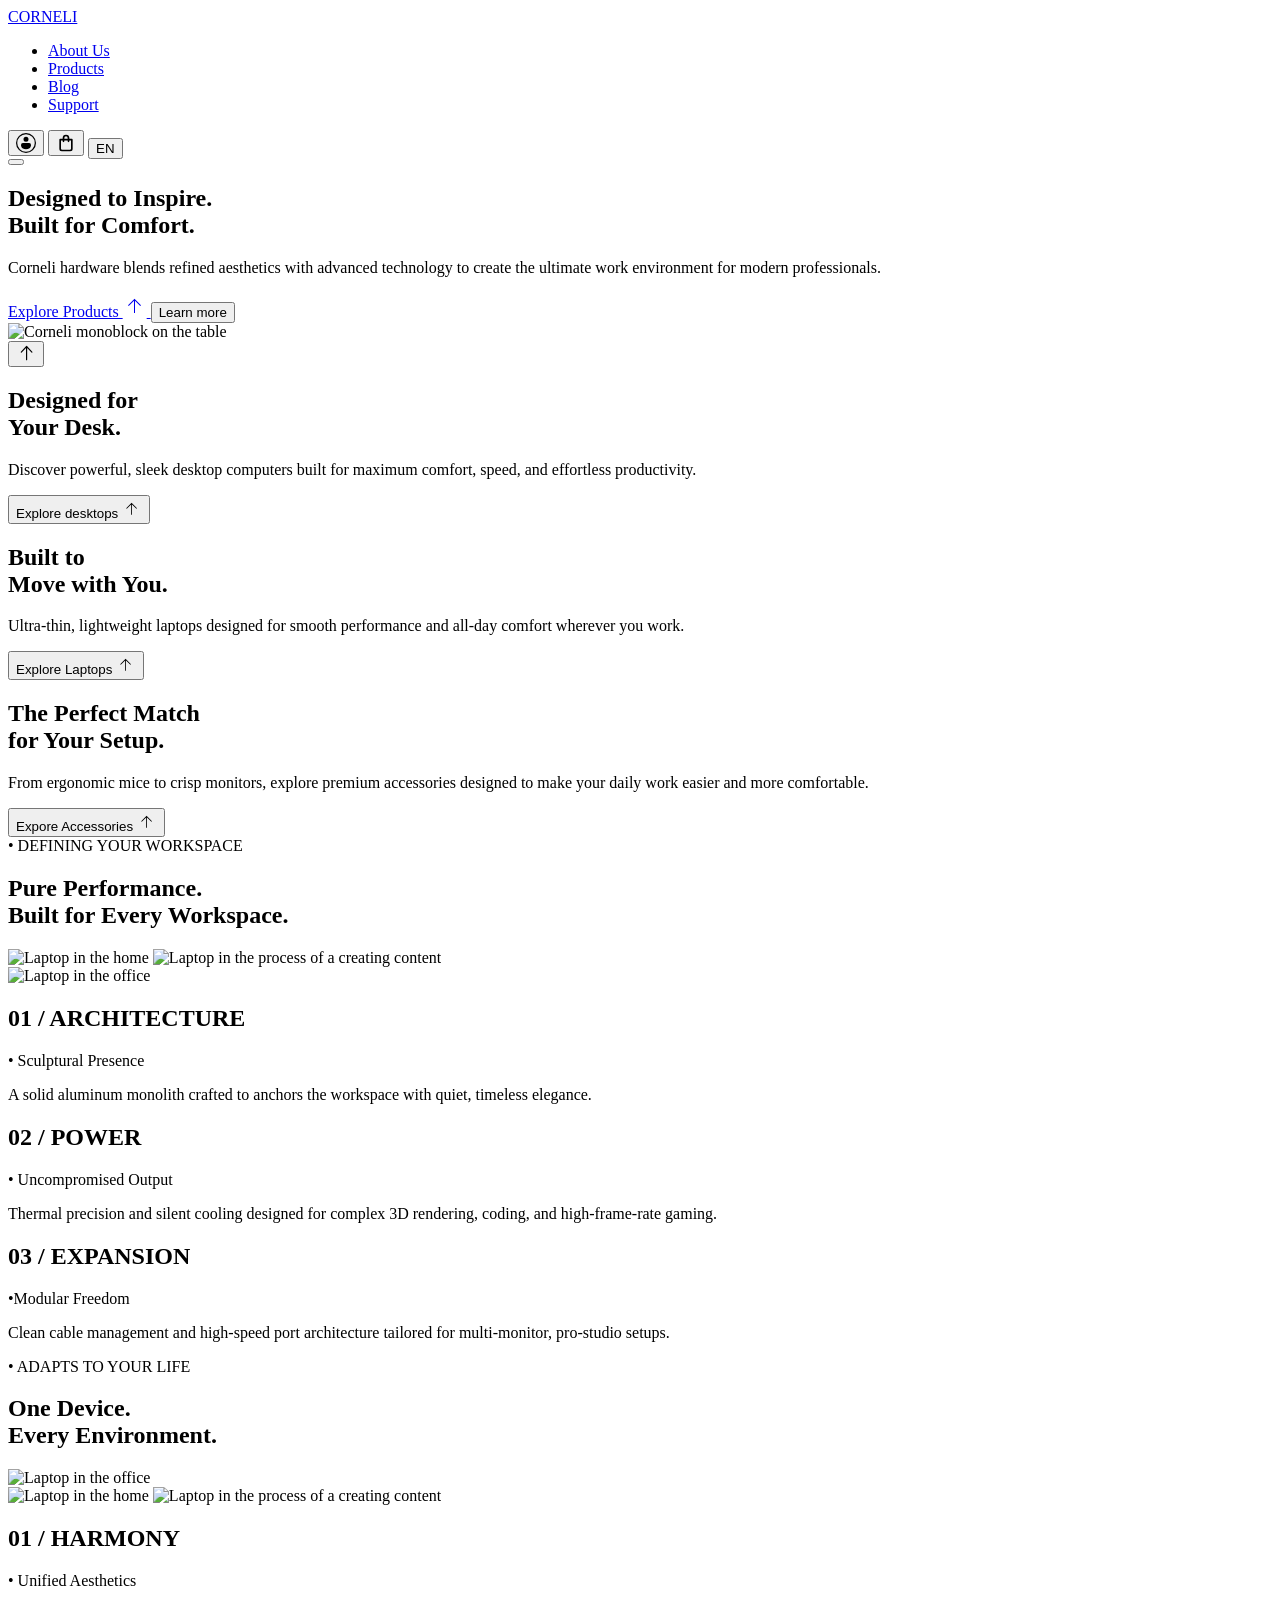
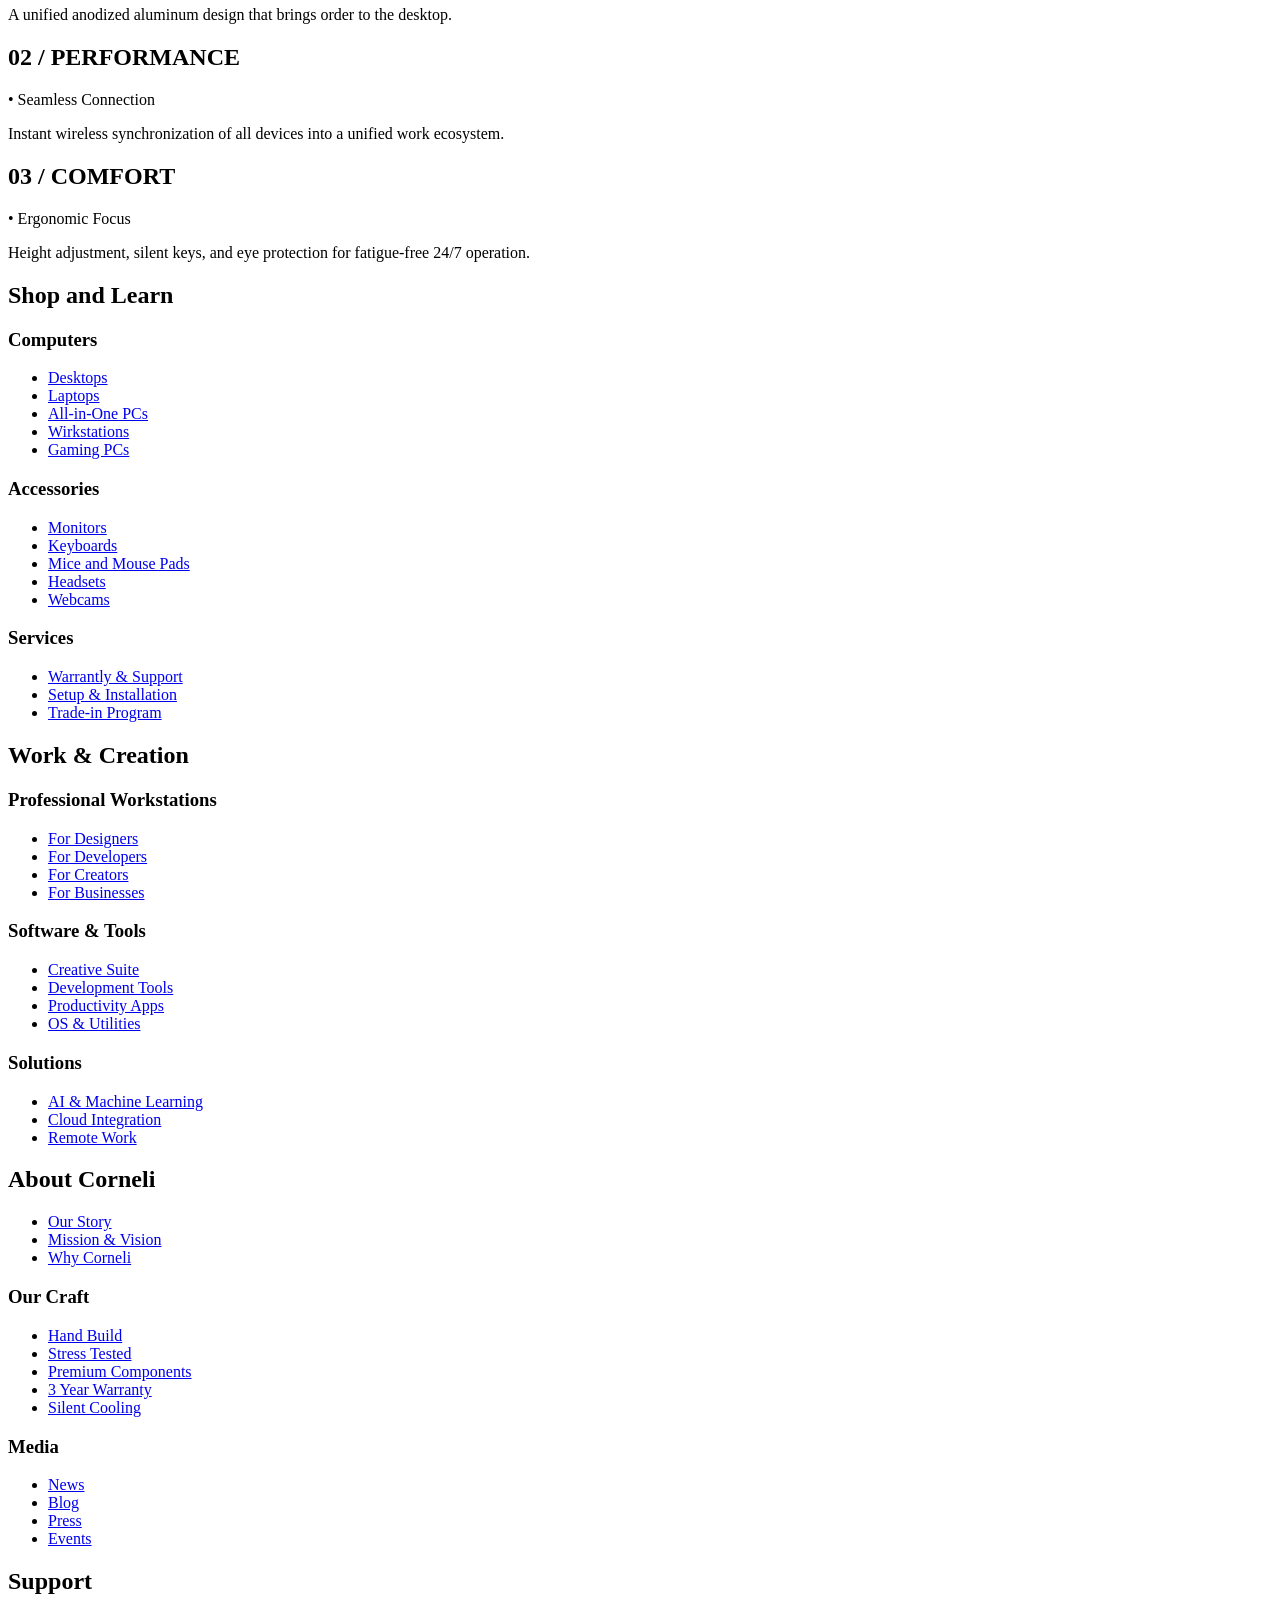
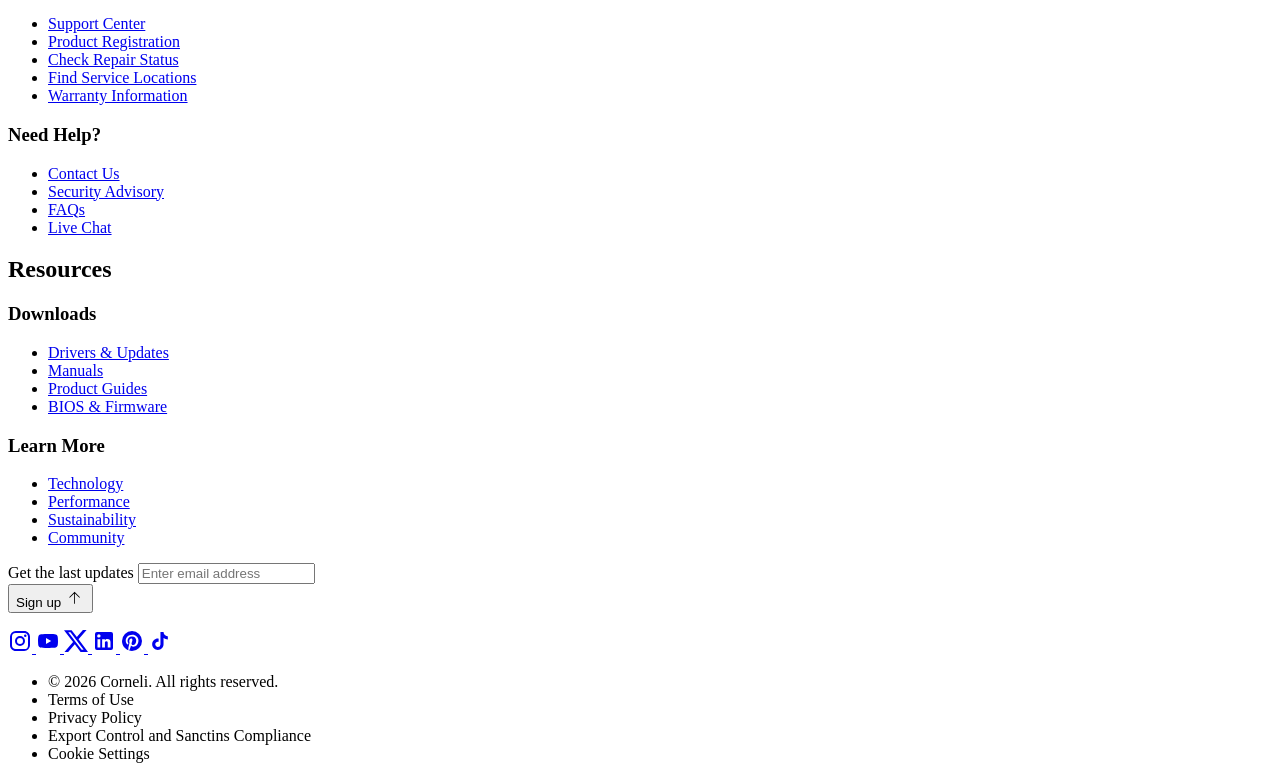
==== index.html @ 5b01cca1 "s" ====
<html lang="en">

<head>
    <meta charset="UTF-8">
    <meta name="viewport" content="width=device-width, initial-scale=1.0">
    <meta name="description" content="Premium computers by Corneli">
    <title>Corneli</title>
    <link rel="stylesheet" href="assets/style/main.css">
</head>

<body>
    <!-- HEADER -->

    <header class="header">
        <div class="overlay"></div>
        <nav class="header__nav">
            <div class="header__logo-container">
                <a href="/corneli-app/index.html" class="header__logo accent">CORNELI</a>
            </div>
            <div class="header__link-container">
                <ul class="header__list">
                    <li class="header__item">
                        <a href="/corneli-app/about.html" class="header__link">About Us</a>
                    </li>
                    <li class="header__item">
                        <a href="/corneli-app/catalogue.html" class="header__link">Products</a>
                    </li>
                    <li class="header__item">
                        <a href="#" class="header__link">Blog</a>
                    </li>
                    <li class="header__item">
                        <a href="#" class="header__link">Support</a>
                    </li>
                </ul>
            </div>
            <div class="header__action-container">
                <button class="header__action-button" title="Log in" aria-label="Log in" type="button">
                    <svg xmlns="http://www.w3.org/2000/svg" width="1.5em" height="1.5em" viewBox="0 0 16 16">
                        <path fill="currentColor"
                            d="M6 5a2 2 0 1 1 4 0a2 2 0 0 1-4 0m-.5 3h5A1.5 1.5 0 0 1 12 9.5c0 1.116-.459 2.01-1.212 2.615C10.047 12.71 9.053 13 8 13s-2.047-.29-2.788-.885C4.46 11.51 4 10.616 4 9.5A1.5 1.5 0 0 1 5.5 8M8 0a8 8 0 1 0 0 16A8 8 0 0 0 8 0M1 8a7 7 0 1 1 14 0A7 7 0 0 1 1 8" />
                    </svg>
                </button>
                <button class="header__action-button" title="Cart" aria-label="Cart" type="button">
                    <svg xmlns="http://www.w3.org/2000/svg" width="1.5em" height="1.5em" viewBox="0 0 24 24">
                        <path fill="currentColor"
                            d="M19 7h-3V6a4 4 0 0 0-8 0v1H5a1 1 0 0 0-1 1v11a3 3 0 0 0 3 3h10a3 3 0 0 0 3-3V8a1 1 0 0 0-1-1m-9-1a2 2 0 0 1 4 0v1h-4Zm8 13a1 1 0 0 1-1 1H7a1 1 0 0 1-1-1V9h2v1a1 1 0 0 0 2 0V9h4v1a1 1 0 0 0 2 0V9h2Z" />
                    </svg>
                </button>
                <button class="header__action-button" aria-label="Languages" type="button">EN</button>
            </div>

            <button class="header__burger-menu">
                <span></span>
                <span></span>
                <span></span>
            </button>
        </nav>
    </header>

    <!-- MAIN SECTION -->
    <main class="main">
        <section class="hero-section">
            <div class="hero-section__content">
                <h1 class="hero-section__title section--title">
                    Designed to Inspire.<br>
                    <span class="title-accent">
                        Built for Comfort.
                    </span>
                </h1>
                <p class="hero-section__subtitle section--subtitle">
                    Corneli hardware blends refined aesthetics with advanced technology to create the ultimate work
                    environment for modern professionals.
                </p>
                <div class="hero-section__cta-container">
                    <a href="/corneli-app/catalogue.html" class="hero-section__cta-button cta-button btn--accent">
                        Explore Products
                        <svg xmlns="http://www.w3.org/2000/svg" width="1.5em" height="1.5em" viewBox="0 0 24 24">
                            <title>arrow-up</title>
                            <path fill="currentColor"
                                d="M11 20V7.75L5.75 13L5 12.34l6.5-6.5l6.5 6.5l-.75.66L12 7.75V20z" />
                        </svg>
                    </a>
                    <button class="hero-section__cta-button cta-button">Learn more</button>
                </div>
            </div>

            <div class="hero-section__image-container">
                <img src="public/images/hero.png" alt="Corneli monoblock on the table">
            </div>

            <button class="to-top" aria-label="Back to top" type="button">
                <svg xmlns="http://www.w3.org/2000/svg" width="1.5em" height="1.5em" viewBox="0 0 1024 1024">
                    <title>top</title>
                    <path fill="currentColor"
                        d="M572.2 205.3v600.3a30.1 30.1 0 1 1-60.2 0V205.3L292.4 438.6a29 29 0 0 1-42.7 0a33.4 33.4 0 0 1 0-45.2l271-288a29 29 0 0 1 42.7 0l271.1 288a33.4 33.4 0 0 1 0 45.2a29 29 0 0 1-42.6 0z" />
                </svg>
            </button>
        </section>

        <section class="product-category product-category--desktop">
            <div class="product-category__container section--container">
                <div class="product-category__content">
                    <div class="product-category__title-container">
                        <h1 class="product-category__title section--title">
                            Designed for <br> Your Desk.
                        </h1>
                    </div>
                    <div class="product-category__info-container">
                        <p class="product-category__subtitle">
                            Discover powerful, sleek desktop computers built for maximum comfort, speed, and effortless
                            productivity.
                        </p>
                        <div>
                            <button class="cta-button">
                                Explore desktops
                                <svg xmlns="http://www.w3.org/2000/svg" width="1.5em" height="1.5em"
                                    viewBox="0 0 24 24">
                                    <title>arrow-up</title>
                                    <path fill="currentColor"
                                        d="M11 20V7.75L5.75 13L5 12.34l6.5-6.5l6.5 6.5l-.75.66L12 7.75V20z" />
                                </svg>
                            </button>
                        </div>
                    </div>
                </div>
                <div class="product-category__image-container">
                    <img src="public/images/desktop.png" alt="">
                </div>
            </div>
        </section>


        <section class="product-category product-category--laptop">
            <div class="product-category__container section--container">
                <div class="product-category__content">
                    <div class="product-category__title-container">
                        <h1 class="product-category__title section--title">
                            Built to <br> Move with You.
                        </h1>
                    </div>
                    <div class="product-category__info-container">
                        <p class="product-category__subtitle">
                            Ultra-thin, lightweight laptops designed for smooth performance and all-day comfort wherever
                            you work.
                        </p>
                        <div>
                            <button class="cta-button btn--accent">
                                Explore Laptops
                                <svg xmlns="http://www.w3.org/2000/svg" width="1.5em" height="1.5em"
                                    viewBox="0 0 24 24">
                                    <title>arrow-up</title>
                                    <path fill="currentColor"
                                        d="M11 20V7.75L5.75 13L5 12.34l6.5-6.5l6.5 6.5l-.75.66L12 7.75V20z" />
                                </svg>
                            </button>
                        </div>
                    </div>
                </div>
                <div class="product-category__image-container">
                    <img src="public/images/laptop.png" alt="">
                </div>
            </div>
        </section>

        <section class="product-category product-category--accessories">
            <div class="product-category__container section--container">
                <div class="product-category__content">
                    <div class="product-category__title-container">
                        <h1 class="product-category__title section--title">
                            The Perfect Match <br> for Your Setup.
                        </h1>
                    </div>
                    <div class="product-category__info-container">
                        <p class="product-category__subtitle">
                            From ergonomic mice to crisp monitors, explore premium accessories designed to make your
                            daily work easier and more comfortable.
                        </p>
                        <div>
                            <button class="cta-button">
                                Expore Accessories
                                <svg xmlns="http://www.w3.org/2000/svg" width="1.5em" height="1.5em"
                                    viewBox="0 0 24 24">
                                    <title>arrow-up</title>
                                    <path fill="currentColor"
                                        d="M11 20V7.75L5.75 13L5 12.34l6.5-6.5l6.5 6.5l-.75.66L12 7.75V20z" />
                                </svg>
                            </button>
                        </div>
                    </div>
                </div>
                <div class="product-category__image-container">
                    <img src="public/images/accessories.png" alt="">
                </div>
            </div>
        </section>

        <section class="explore-section">
            <div class="explore-section__container section--container">
                <span class="explore-section__badge">• DEFINING YOUR WORKSPACE</span>
                <h1 class="explore-section__title section--title">
                    Pure Performance. <br> Built for Every Workspace.
                </h1>

                <div class="explore-section__image-container image-container--desktop">
                    <div class="explore-section__image-stack">
                        <img src="public/images/desktop-showcase-2.jpg" alt="Laptop in the home">
                        <img src="public/images/desktop-showcase-3.jpg"
                            alt="Laptop in the process of a creating content">
                    </div>
                    <div class="explore-section__image-main image">
                        <img src="public/images/desktop-showcase-1.jpg" alt="Laptop in the office">
                    </div>
                </div>

                <div class="explore-section__overview">
                    <div class="explore-section__overview-block">
                        <h2 class="explore-section__ob-title">01 / ARCHITECTURE</h2>
                        <span class="explore-section__ob-badge"><span class="dot">•</span> Sculptural Presence</span>
                        <p class="explore-section__ob-subtitle">
                            A solid aluminum monolith crafted to anchors the workspace with quiet, timeless elegance.
                        </p>
                    </div>
                    <div class="explore-section__overview-block">
                        <h2 class="explore-section__ob-title">02 / POWER</h2>
                        <span class="explore-section__ob-badge"><span class="dot">•</span> Uncompromised Output</span>
                        <p class="explore-section__ob-subtitle">
                            Thermal precision and silent cooling designed for complex 3D rendering, coding, and
                            high-frame-rate gaming.
                        </p>
                    </div>
                    <div class="explore-section__overview-block">
                        <h2 class="explore-section__ob-title">03 / EXPANSION</h2>
                        <span class="explore-section__ob-badge"><span class="dot">•</span>Modular Freedom</span>
                        <p class="explore-section__ob-subtitle">
                            Clean cable management and high-speed port architecture tailored for multi-monitor,
                            pro-studio setups.
                        </p>
                    </div>
                </div>
            </div>
        </section>

        <section class="explore-section">
            <div class="explore-section__container section--container">
                <span class="explore-section__badge">• ADAPTS TO YOUR LIFE</span>
                <h1 class="explore-section__title section--title">
                    One Device. <br> Every Environment.
                </h1>

                <div class="explore-section__image-container">
                    <div class="explore-section__image-main">
                        <img src="public/images/office.jpg" alt="Laptop in the office">
                    </div>
                    <div class="explore-section__image-stack">
                        <img src="public/images/home-laptop.jpg" alt="Laptop in the home">
                        <img src="public/images/content.jpg" alt="Laptop in the process of a creating content">
                    </div>
                </div>

                <div class="explore-section__overview">
                    <div class="explore-section__overview-block">
                        <h2 class="explore-section__ob-title">01 / HARMONY</h2>
                        <span class="explore-section__ob-badge"><span class="dot">•</span> Unified Aesthetics</span>
                        <p class="explore-section__ob-subtitle">
                            A unified anodized aluminum design that brings order to the desktop.
                        </p>
                    </div>
                    <div class="explore-section__overview-block">
                        <h2 class="explore-section__ob-title">02 / PERFORMANCE</h2>
                        <span class="explore-section__ob-badge"><span class="dot">•</span> Seamless Connection</span>
                        <p class="explore-section__ob-subtitle">
                            Instant wireless synchronization of all devices into a unified work ecosystem.
                        </p>
                    </div>
                    <div class="explore-section__overview-block">
                        <h2 class="explore-section__ob-title">03 / COMFORT</h2>
                        <span class="explore-section__ob-badge"><span class="dot">•</span> Ergonomic Focus</span>
                        <p class="explore-section__ob-subtitle">
                            Height adjustment, silent keys, and eye protection for fatigue-free 24/7 operation.
                        </p>
                    </div>
                </div>
            </div>
        </section>
    </main>

    <!-- FOOTER -->

    <footer class="footer">
        <div class="footer__container">
            <div class="footer__body">
                <div class="footer__link-container">
                    <h2 class="footer__link-container-title">
                        Shop and Learn
                    </h2>
                    <div class="footer__list-container">
                        <h3 class="footer__list-title">Computers</h3>
                        <ul class="footer__list">
                            <li class="footer__item">
                                <a href="#" class="footer__link">
                                    Desktops
                                </a>
                            </li>
                            <li class="footer__item">
                                <a href="#" class="footer__link">
                                    Laptops
                                </a>
                            </li>
                            <li class="footer__item">
                                <a href="#" class="footer__link">
                                    All-in-One PCs
                                </a>
                            </li>
                            <li class="footer__item">
                                <a href="#" class="footer__link">
                                    Wirkstations
                                </a>
                            </li>
                            <li class="footer__item">
                                <a href="#" class="footer__link">
                                    Gaming PCs
                                </a>
                            </li>
                        </ul>
                    </div>
                    <div class="footer__list-container">
                        <h3 class="footer__list-title">Accessories</h3>
                        <ul class="footer__list">
                            <li class="footer__item">
                                <a href="#" class="footer__link">
                                    Monitors
                                </a>
                            </li>
                            <li class="footer__item">
                                <a href="#" class="footer__link">
                                    Keyboards
                                </a>
                            </li>
                            <li class="footer__item">
                                <a href="#" class="footer__link">
                                    Mice and Mouse Pads
                                </a>
                            </li>
                            <li class="footer__item">
                                <a href="#" class="footer__link">
                                    Headsets
                                </a>
                            </li>
                            <li class="footer__item">
                                <a href="#" class="footer__link">
                                    Webcams
                                </a>
                            </li>
                        </ul>
                    </div>
                    <div class="footer__list-container">
                        <h3 class="footer__list-title">Services</h3>
                        <ul class="footer__list">
                            <li class="footer__item">
                                <a href="#" class="footer__link">
                                    Warrantly & Support
                                </a>
                            </li>
                            <li class="footer__item">
                                <a href="#" class="footer__link">
                                    Setup & Installation
                                </a>
                            </li>
                            <li class="footer__item">
                                <a href="#" class="footer__link">
                                    Trade-in Program
                                </a>
                            </li>
                        </ul>
                    </div>
                </div>
                <div class="footer__link-container">
                    <h2 class="footer__link-container-title">
                        Work & Creation
                    </h2>
                    <div class="footer__list-container">
                        <h3 class="footer__list-title">Professional Workstations</h3>
                        <ul class="footer__list">
                            <li class="footer__item">
                                <a href="#" class="footer__link">
                                    For Designers
                                </a>
                            </li>
                            <li class="footer__item">
                                <a href="#" class="footer__link">
                                    For Developers
                                </a>
                            </li>
                            <li class="footer__item">
                                <a href="#" class="footer__link">
                                    For Creators
                                </a>
                            </li>
                            <li class="footer__item">
                                <a href="#" class="footer__link">
                                    For Businesses
                                </a>
                            </li>
                        </ul>
                    </div>
                    <div class="footer__list-container">
                        <h3 class="footer__list-title">Software & Tools</h3>
                        <ul class="footer__list">
                            <li class="footer__item">
                                <a href="#" class="footer__link">
                                    Creative Suite
                                </a>
                            </li>
                            <li class="footer__item">
                                <a href="#" class="footer__link">
                                    Development Tools
                                </a>
                            </li>
                            <li class="footer__item">
                                <a href="#" class="footer__link">
                                    Productivity Apps
                                </a>
                            </li>
                            <li class="footer__item">
                                <a href="#" class="footer__link">
                                    OS & Utilities
                                </a>
                            </li>
                        </ul>
                    </div>
                    <div class="footer__list-container">
                        <h3 class="footer__list-title">Solutions</h3>
                        <ul class="footer__list">
                            <li class="footer__item">
                                <a href="#" class="footer__link">
                                    AI & Machine Learning
                                </a>
                            </li>
                            <li class="footer__item">
                                <a href="#" class="footer__link">
                                    Cloud Integration
                                </a>
                            </li>
                            <li class="footer__item">
                                <a href="#" class="footer__link">
                                    Remote Work
                                </a>
                            </li>
                        </ul>
                    </div>
                </div>
                <div class="footer__link-container">
                    <h2 class="footer__link-container-title">
                        About Corneli
                    </h2>
                    <div class="footer__list-container">
                        <ul class="footer__list">
                            <li class="footer__item">
                                <a href="#" class="footer__link">
                                    Our Story
                                </a>
                            </li>
                            <li class="footer__item">
                                <a href="#" class="footer__link">
                                    Mission & Vision
                                </a>
                            </li>
                            <li class="footer__item">
                                <a href="#" class="footer__link">
                                    Why Corneli
                                </a>
                            </li>
                        </ul>
                    </div>
                    <div class="footer__list-container">
                        <h3 class="footer__list-title">Our Craft</h3>
                        <ul class="footer__list">
                            <li class="footer__item">
                                <a href="#" class="footer__link">
                                    Hand Build
                                </a>
                            </li>
                            <li class="footer__item">
                                <a href="#" class="footer__link">
                                    Stress Tested
                                </a>
                            </li>
                            <li class="footer__item">
                                <a href="#" class="footer__link">
                                    Premium Components
                                </a>
                            </li>
                            <li class="footer__item">
                                <a href="#" class="footer__link">
                                    3 Year Warranty
                                </a>
                            </li>
                            <li class="footer__item">
                                <a href="#" class="footer__link">
                                    Silent Cooling
                                </a>
                            </li>
                        </ul>
                    </div>
                    <div class="footer__list-container">
                        <h3 class="footer__list-title">Media</h3>
                        <ul class="footer__list">
                            <li class="footer__item">
                                <a href="#" class="footer__link">
                                    News
                                </a>
                            </li>
                            <li class="footer__item">
                                <a href="#" class="footer__link">
                                    Blog
                                </a>
                            </li>
                            <li class="footer__item">
                                <a href="#" class="footer__link">
                                    Press
                                </a>
                            </li>
                            <li class="footer__item">
                                <a href="#" class="footer__link">
                                    Events
                                </a>
                            </li>
                        </ul>
                    </div>
                </div>
                <div class="footer__link-container">
                    <h2 class="footer__link-container-title">
                        Support
                    </h2>
                    <div class="footer__list-container">
                        <ul class="footer__list">
                            <li class="footer__item">
                                <a href="#" class="footer__link">
                                    Support Center
                                </a>
                            </li>
                            <li class="footer__item">
                                <a href="#" class="footer__link">
                                    Product Registration
                                </a>
                            </li>
                            <li class="footer__item">
                                <a href="#" class="footer__link">
                                    Check Repair Status
                                </a>
                            </li>
                            <li class="footer__item">
                                <a href="#" class="footer__link">
                                    Find Service Locations
                                </a>
                            </li>
                            <li class="footer__item">
                                <a href="#" class="footer__link">
                                    Warranty Information
                                </a>
                            </li>
                        </ul>
                    </div>
                    <div class="footer__list-container">
                        <h3 class="footer__list-title">Need Help?</h3>
                        <ul class="footer__list">
                            <li class="footer__item">
                                <a href="#" class="footer__link">
                                    Contact Us
                                </a>
                            </li>
                            <li class="footer__item">
                                <a href="#" class="footer__link">
                                    Security Advisory
                                </a>
                            </li>
                            <li class="footer__item">
                                <a href="#" class="footer__link">
                                    FAQs
                                </a>
                            </li>
                            <li class="footer__item">
                                <a href="#" class="footer__link">
                                    Live Chat
                                </a>
                            </li>
                        </ul>
                    </div>
                </div>
                <div class="footer__link-container">
                    <h2 class="footer__link-container-title">
                        Resources
                    </h2>
                    <div class="footer__list-container">
                        <h3 class="footer__list-title">Downloads</h3>
                        <ul class="footer__list">
                            <li class="footer__item">
                                <a href="#" class="footer__link">
                                    Drivers & Updates
                                </a>
                            </li>
                            <li class="footer__item">
                                <a href="#" class="footer__link">
                                    Manuals
                                </a>
                            </li>
                            <li class="footer__item">
                                <a href="#" class="footer__link">
                                    Product Guides
                                </a>
                            </li>
                            <li class="footer__item">
                                <a href="#" class="footer__link">
                                    BIOS & Firmware
                                </a>
                            </li>
                        </ul>
                    </div>
                    <div class="footer__list-container">
                        <h3 class="footer__list-title">Learn More</h3>
                        <ul class="footer__list">
                            <li class="footer__item">
                                <a href="#" class="footer__link">
                                    Technology
                                </a>
                            </li>
                            <li class="footer__item">
                                <a href="#" class="footer__link">
                                    Performance
                                </a>
                            </li>
                            <li class="footer__item">
                                <a href="#" class="footer__link">
                                    Sustainability
                                </a>
                            </li>
                            <li class="footer__item">
                                <a href="#" class="footer__link">
                                    Community
                                </a>
                            </li>
                        </ul>
                    </div>
                </div>

            </div>

            <div class="footer__soc1als-container">
                <div class="footer__newsletter">
                    <form>
                        <div class="mail-block">
                            <label for="email">Get the last updates</label>
                            <input type="text" id="email" name="email" placeholder="Enter email address"
                                autocomplete="off">
                        </div>
                        <div class="send-block">
                            <button class="cta-button">
                                Sign up
                                <svg xmlns="http://www.w3.org/2000/svg" width="1.5em" height="1.5em"
                                    viewBox="0 0 24 24">
                                    <title>arrow-up</title>
                                    <path fill="currentColor"
                                        d="M11 20V7.75L5.75 13L5 12.34l6.5-6.5l6.5 6.5l-.75.66L12 7.75V20z" />
                                </svg>
                            </button>
                        </div>
                    </form>
                </div>

                <div class="footer__soc1als">
                    <a href="#">
                        <svg xmlns="http://www.w3.org/2000/svg" width="1.5em" height="1.5em" viewBox="0 0 24 24">
                            <title>instagram</title>
                            <path fill="currentColor"
                                d="M7.8 2h8.4C19.4 2 22 4.6 22 7.8v8.4a5.8 5.8 0 0 1-5.8 5.8H7.8C4.6 22 2 19.4 2 16.2V7.8A5.8 5.8 0 0 1 7.8 2m-.2 2A3.6 3.6 0 0 0 4 7.6v8.8C4 18.39 5.61 20 7.6 20h8.8a3.6 3.6 0 0 0 3.6-3.6V7.6C20 5.61 18.39 4 16.4 4zm9.65 1.5a1.25 1.25 0 0 1 1.25 1.25A1.25 1.25 0 0 1 17.25 8A1.25 1.25 0 0 1 16 6.75a1.25 1.25 0 0 1 1.25-1.25M12 7a5 5 0 0 1 5 5a5 5 0 0 1-5 5a5 5 0 0 1-5-5a5 5 0 0 1 5-5m0 2a3 3 0 0 0-3 3a3 3 0 0 0 3 3a3 3 0 0 0 3-3a3 3 0 0 0-3-3" />
                        </svg>
                    </a>
                    <a href="#">
                        <svg xmlns="http://www.w3.org/2000/svg" width="1.5em" height="1.5em" viewBox="0 0 24 24">
                            <title>youtube</title>
                            <path fill="currentColor"
                                d="m10 15l5.19-3L10 9zm11.56-7.83c.13.47.22 1.1.28 1.9c.07.8.1 1.49.1 2.09L22 12c0 2.19-.16 3.8-.44 4.83c-.25.9-.83 1.48-1.73 1.73c-.47.13-1.33.22-2.65.28c-1.3.07-2.49.1-3.59.1L12 19c-4.19 0-6.8-.16-7.83-.44c-.9-.25-1.48-.83-1.73-1.73c-.13-.47-.22-1.1-.28-1.9c-.07-.8-.1-1.49-.1-2.09L2 12c0-2.19.16-3.8.44-4.83c.25-.9.83-1.48 1.73-1.73c.47-.13 1.33-.22 2.65-.28c1.3-.07 2.49-.1 3.59-.1L12 5c4.19 0 6.8.16 7.83.44c.9.25 1.48.83 1.73 1.73" />
                        </svg>
                    </a>
                    <a href="#">
                        <svg xmlns="http://www.w3.org/2000/svg" width="1.5em" height="1.5em" viewBox="0 0 14 14">
                            <title>twitter</title>
                            <g fill="none">
                                <g clip-path="url(#SVGScRvgbTy)">
                                    <path fill="currentColor"
                                        d="M11.025.656h2.147L8.482 6.03L14 13.344H9.68L6.294 8.909l-3.87 4.435H.275l5.016-5.75L0 .657h4.43L7.486 4.71zm-.755 11.4h1.19L3.78 1.877H2.504z" />
                                </g>
                                <defs>
                                    <clipPath id="SVGScRvgbTy">
                                        <path fill="#fff" d="M0 0h14v14H0z" />
                                    </clipPath>
                                </defs>
                            </g>
                        </svg>
                    </a>
                    <a href="#">
                        <svg xmlns="http://www.w3.org/2000/svg" width="1.5em" height="1.5em" viewBox="0 0 24 24">
                            <title>linkedin</title>
                            <path fill="currentColor"
                                d="M19 3a2 2 0 0 1 2 2v14a2 2 0 0 1-2 2H5a2 2 0 0 1-2-2V5a2 2 0 0 1 2-2zm-.5 15.5v-5.3a3.26 3.26 0 0 0-3.26-3.26c-.85 0-1.84.52-2.32 1.3v-1.11h-2.79v8.37h2.79v-4.93c0-.77.62-1.4 1.39-1.4a1.4 1.4 0 0 1 1.4 1.4v4.93zM6.88 8.56a1.68 1.68 0 0 0 1.68-1.68c0-.93-.75-1.69-1.68-1.69a1.69 1.69 0 0 0-1.69 1.69c0 .93.76 1.68 1.69 1.68m1.39 9.94v-8.37H5.5v8.37z" />
                        </svg>
                    </a>
                    <a href="#">
                        <svg xmlns="http://www.w3.org/2000/svg" width="1.5em" height="1.5em" viewBox="0 0 24 24">
                            <title>pinterest</title>
                            <path fill="currentColor"
                                d="M9.04 21.54c.96.29 1.93.46 2.96.46a10 10 0 0 0 10-10A10 10 0 0 0 12 2A10 10 0 0 0 2 12c0 4.25 2.67 7.9 6.44 9.34c-.09-.78-.18-2.07 0-2.96l1.15-4.94s-.29-.58-.29-1.5c0-1.38.86-2.41 1.84-2.41c.86 0 1.26.63 1.26 1.44c0 .86-.57 2.09-.86 3.27c-.17.98.52 1.84 1.52 1.84c1.78 0 3.16-1.9 3.16-4.58c0-2.4-1.72-4.04-4.19-4.04c-2.82 0-4.48 2.1-4.48 4.31c0 .86.28 1.73.74 2.3c.09.06.09.14.06.29l-.29 1.09c0 .17-.11.23-.28.11c-1.28-.56-2.02-2.38-2.02-3.85c0-3.16 2.24-6.03 6.56-6.03c3.44 0 6.12 2.47 6.12 5.75c0 3.44-2.13 6.2-5.18 6.2c-.97 0-1.92-.52-2.26-1.13l-.67 2.37c-.23.86-.86 2.01-1.29 2.7z" />
                        </svg>
                    </a>
                    <a href="#">
                        <svg xmlns="http://www.w3.org/2000/svg" width="1.5em" height="1.5em" viewBox="0 0 24 24">
                            <title>baseline-tiktok</title>
                            <path fill="currentColor"
                                d="M16.6 5.82s.51.5 0 0A4.28 4.28 0 0 1 15.54 3h-3.09v12.4a2.59 2.59 0 0 1-2.59 2.5c-1.42 0-2.6-1.16-2.6-2.6c0-1.72 1.66-3.01 3.37-2.48V9.66c-3.45-.46-6.47 2.22-6.47 5.64c0 3.33 2.76 5.7 5.69 5.7c3.14 0 5.69-2.55 5.69-5.7V9.01a7.35 7.35 0 0 0 4.3 1.38V7.3s-1.88.09-3.24-1.48" />
                        </svg>
                    </a>
                </div>
            </div>

            <div class="footer__legal">
                <ul class="footer__legal-list">
                    <li class="footer__legal-item">© 2026 Corneli. All rights reserved.</li>
                    <li class="footer__legal-item">Terms of Use</li>
                    <li class="footer__legal-item">Privacy Policy</li>
                    <li class="footer__legal-item">Export Control and Sanctins Compliance</li>
                    <li class="footer__legal-item">Cookie Settings</li>
                </ul>
            </div>
        </div>
    </footer>

    <script src="js/main.js" type="module"></script>

</body>

</html>
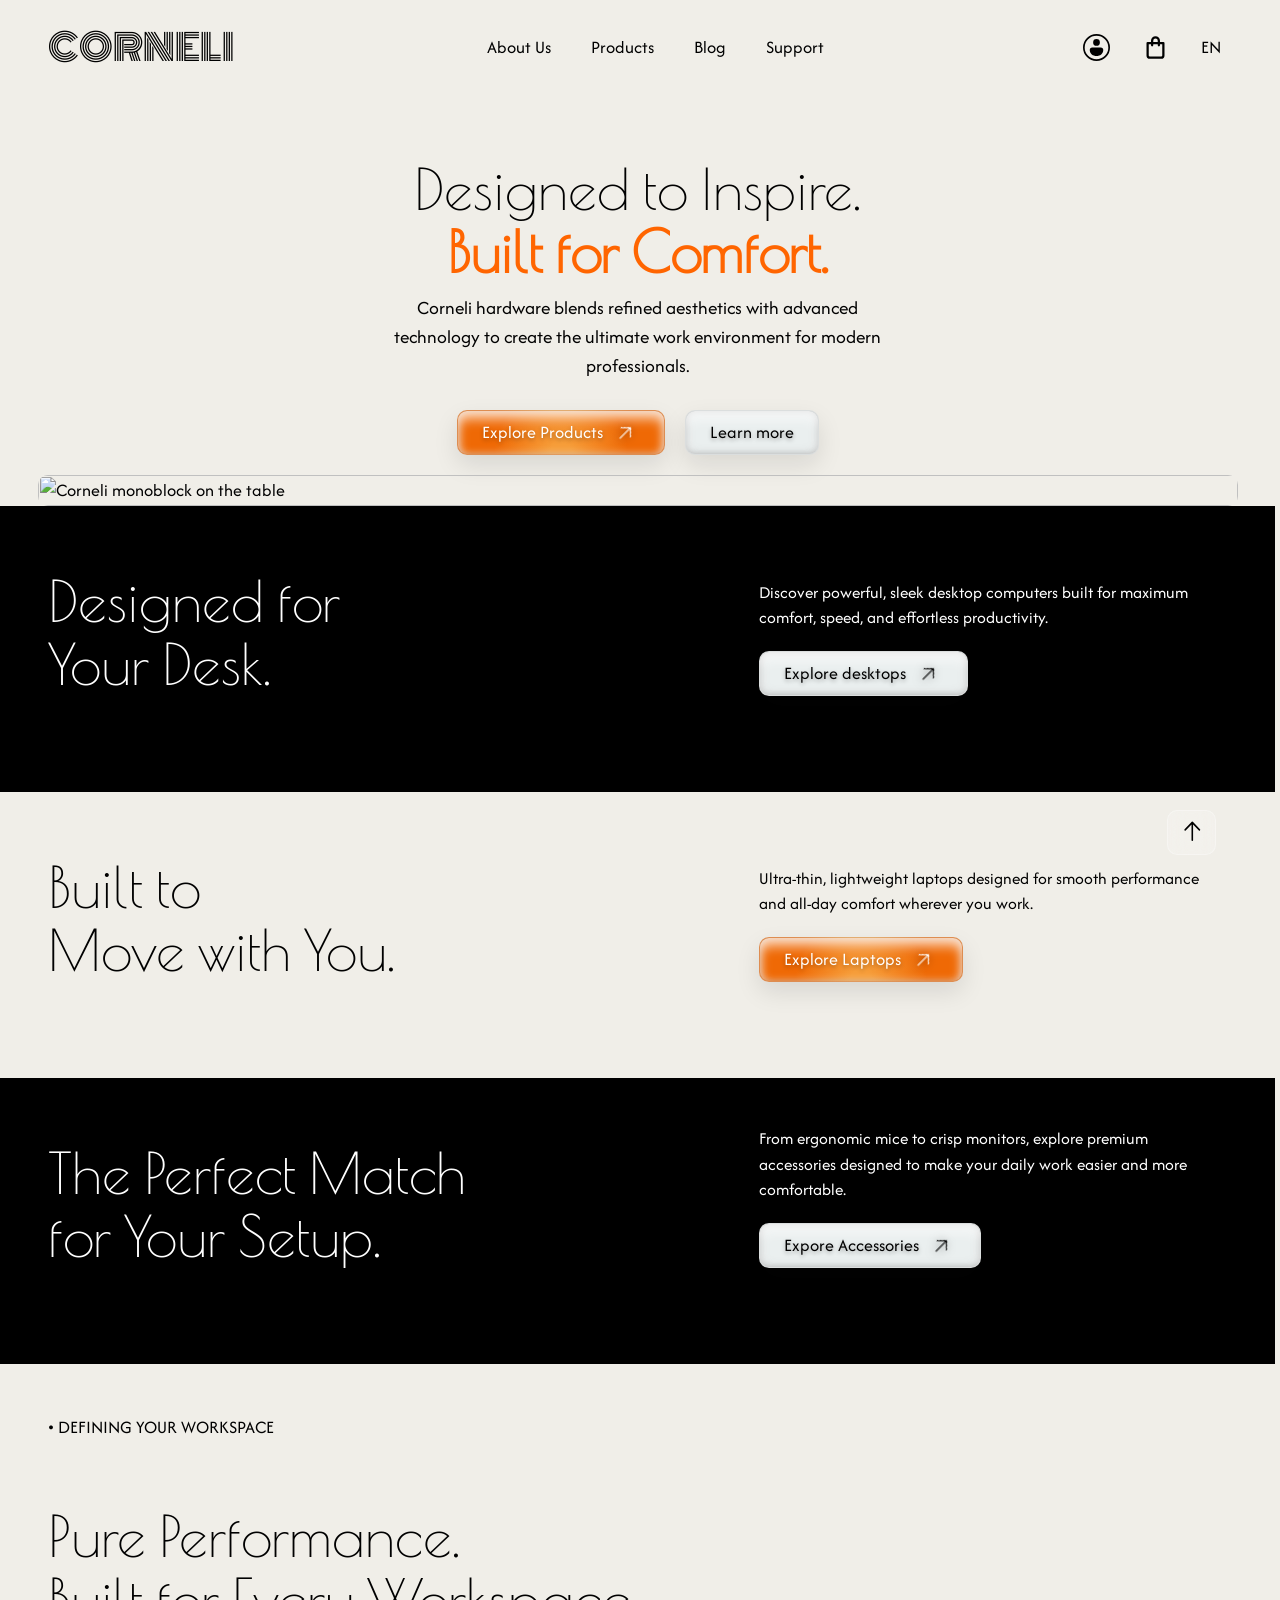
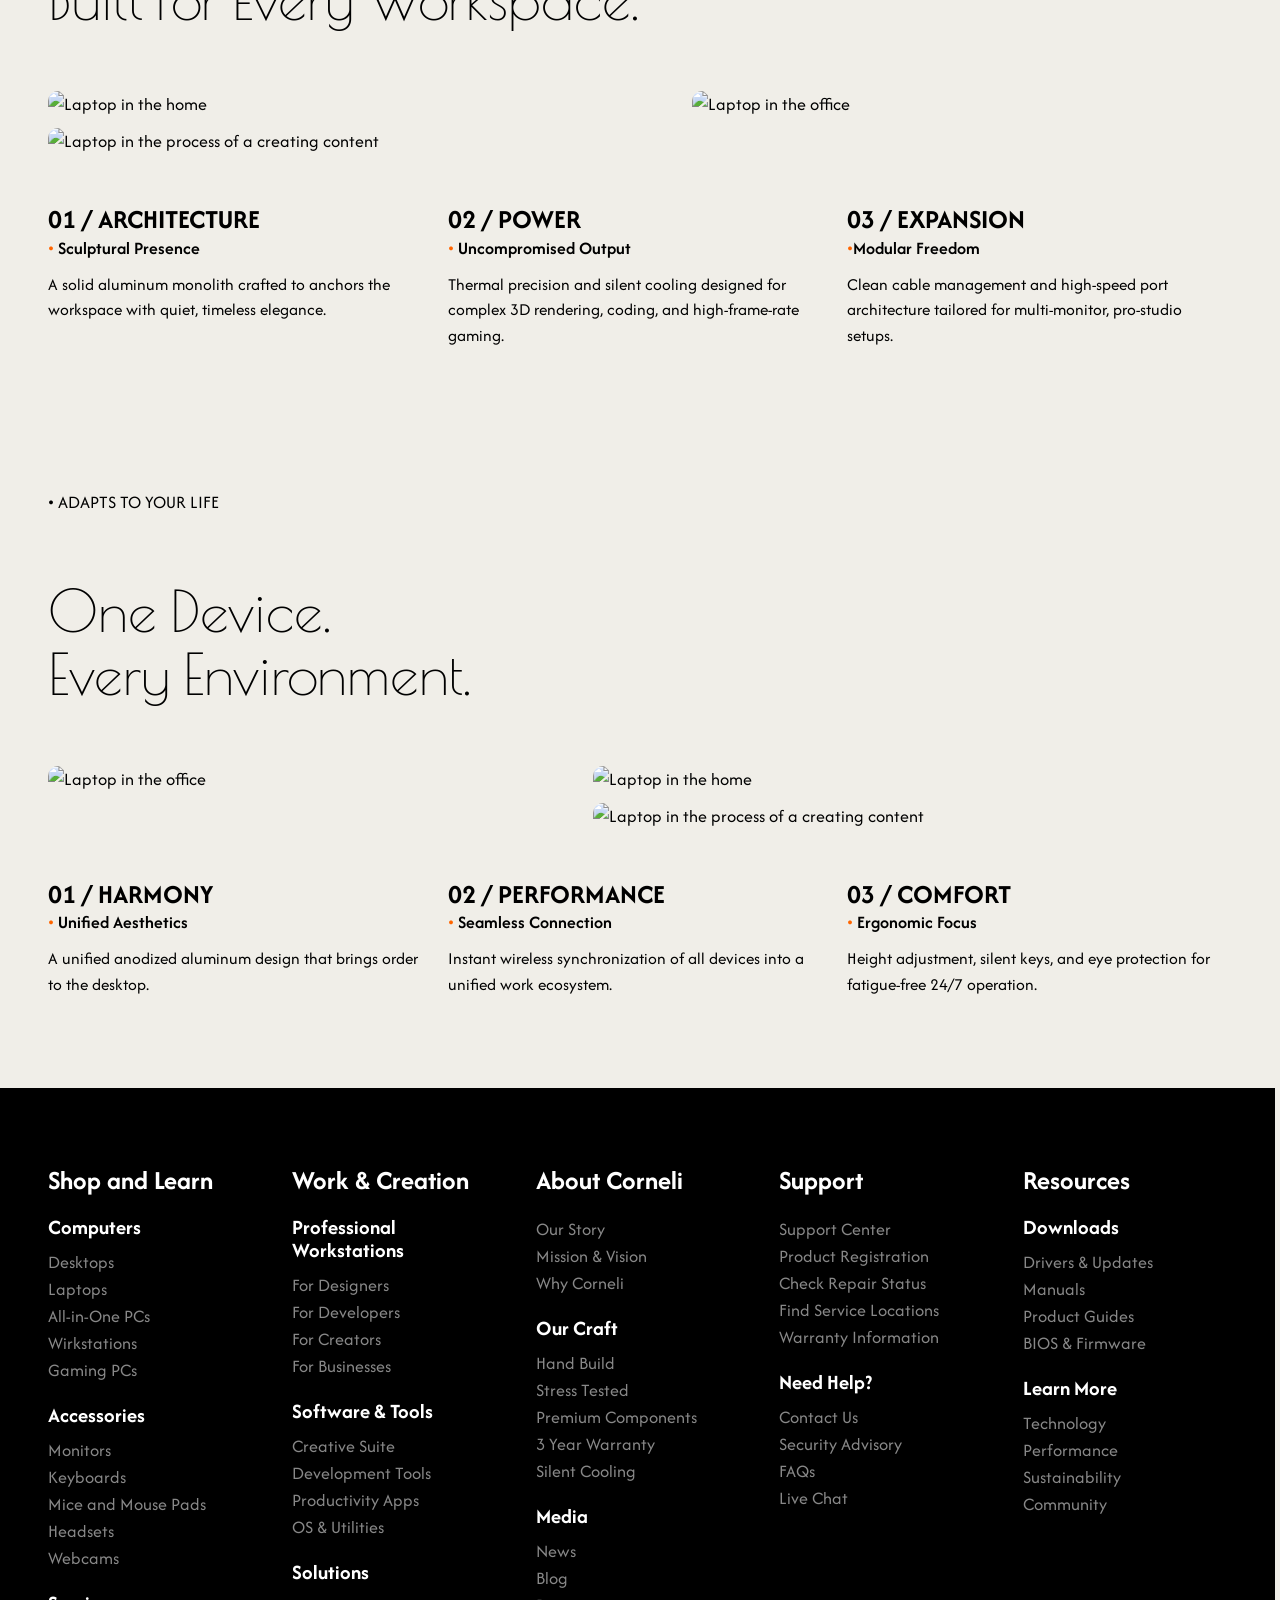
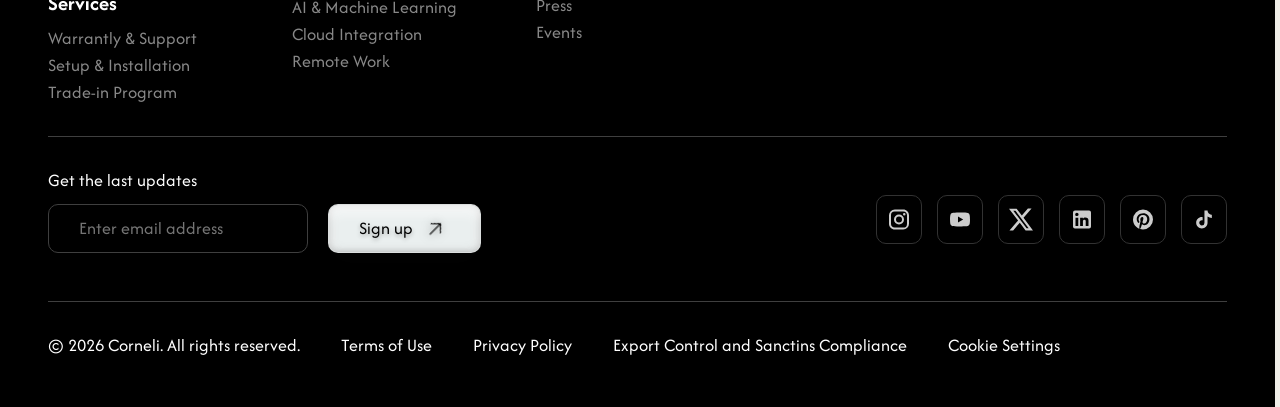
==== commit d6ff6880: "s" ====
--- a/index.html
+++ b/index.html
@@ -5,7 +5,7 @@
     <meta name="viewport" content="width=device-width, initial-scale=1.0">
     <meta name="description" content="Premium computers by Corneli">
     <title>Corneli</title>
-    <link rel="stylesheet" href="assets/style/main.css">
+    <link rel="stylesheet" href="corneli-app/assets/style/main.css">
 </head>
 
 <body>
--- a/corneli-app/assets/style/main.css
+++ b/corneli-app/assets/style/main.css
@@ -0,0 +1,16 @@
+@import './normalize.css';
+@import './variables.css';
+
+@import 'components/button.css';
+@import 'components/burger-menu.css';
+
+@import 'header.css';
+@import 'mobile-menu.css';
+@import 'section.css';
+@import 'hero.css';
+@import 'product-category.css';
+@import 'explore.css';
+@import 'catalogue.css';
+@import 'footer.css';
+
+@import 'about.css';
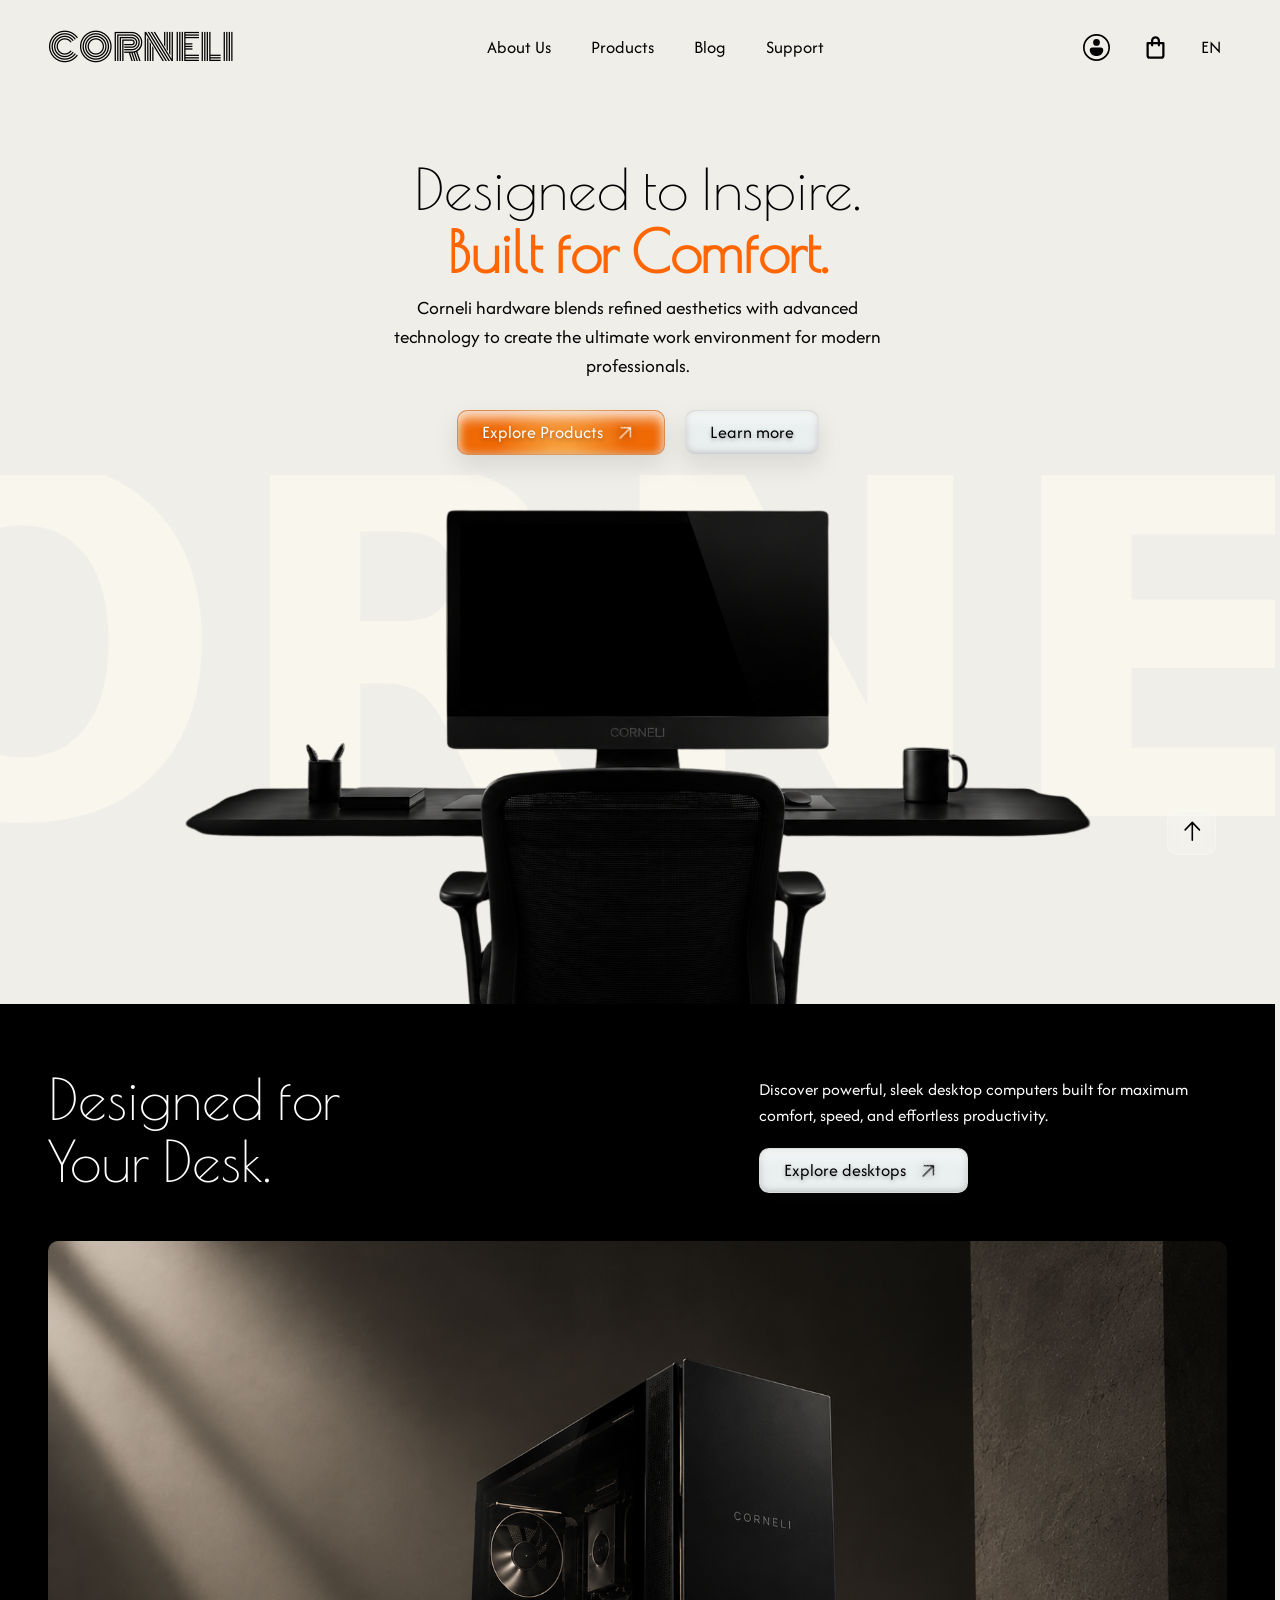
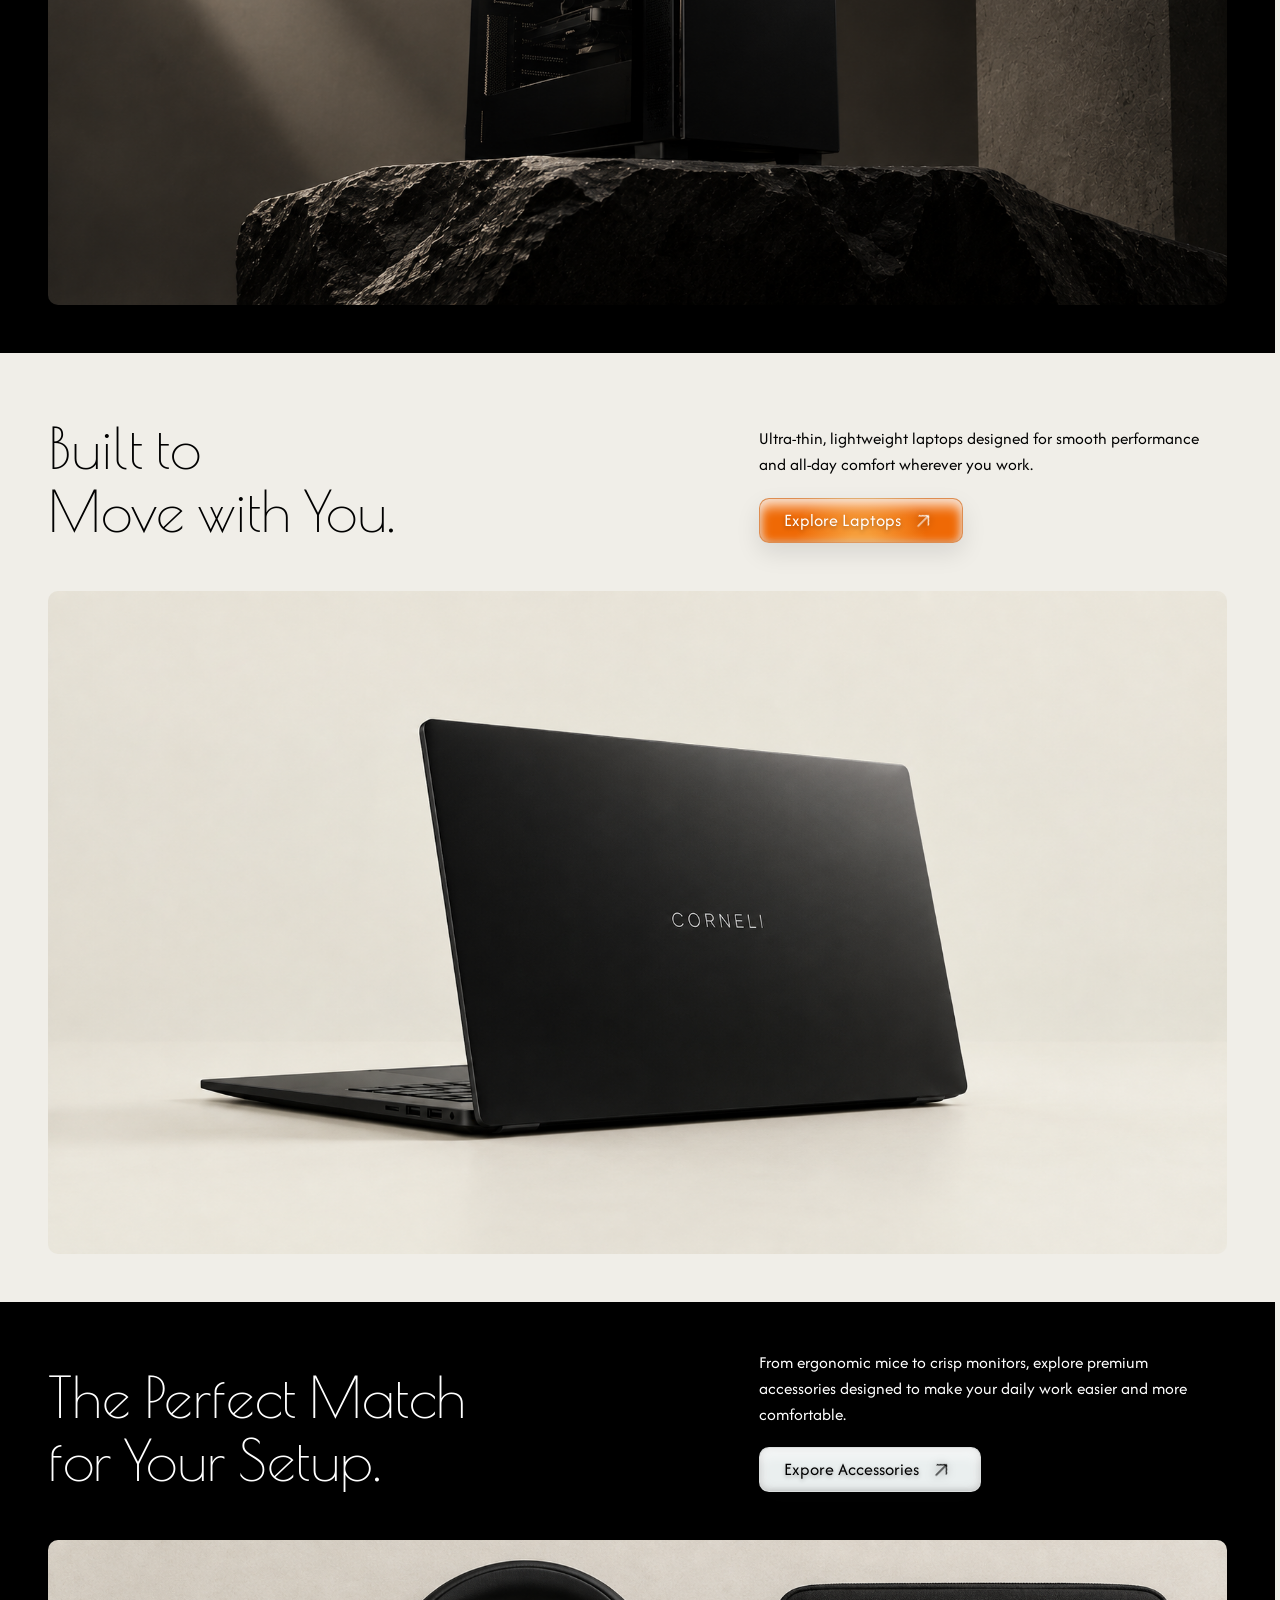
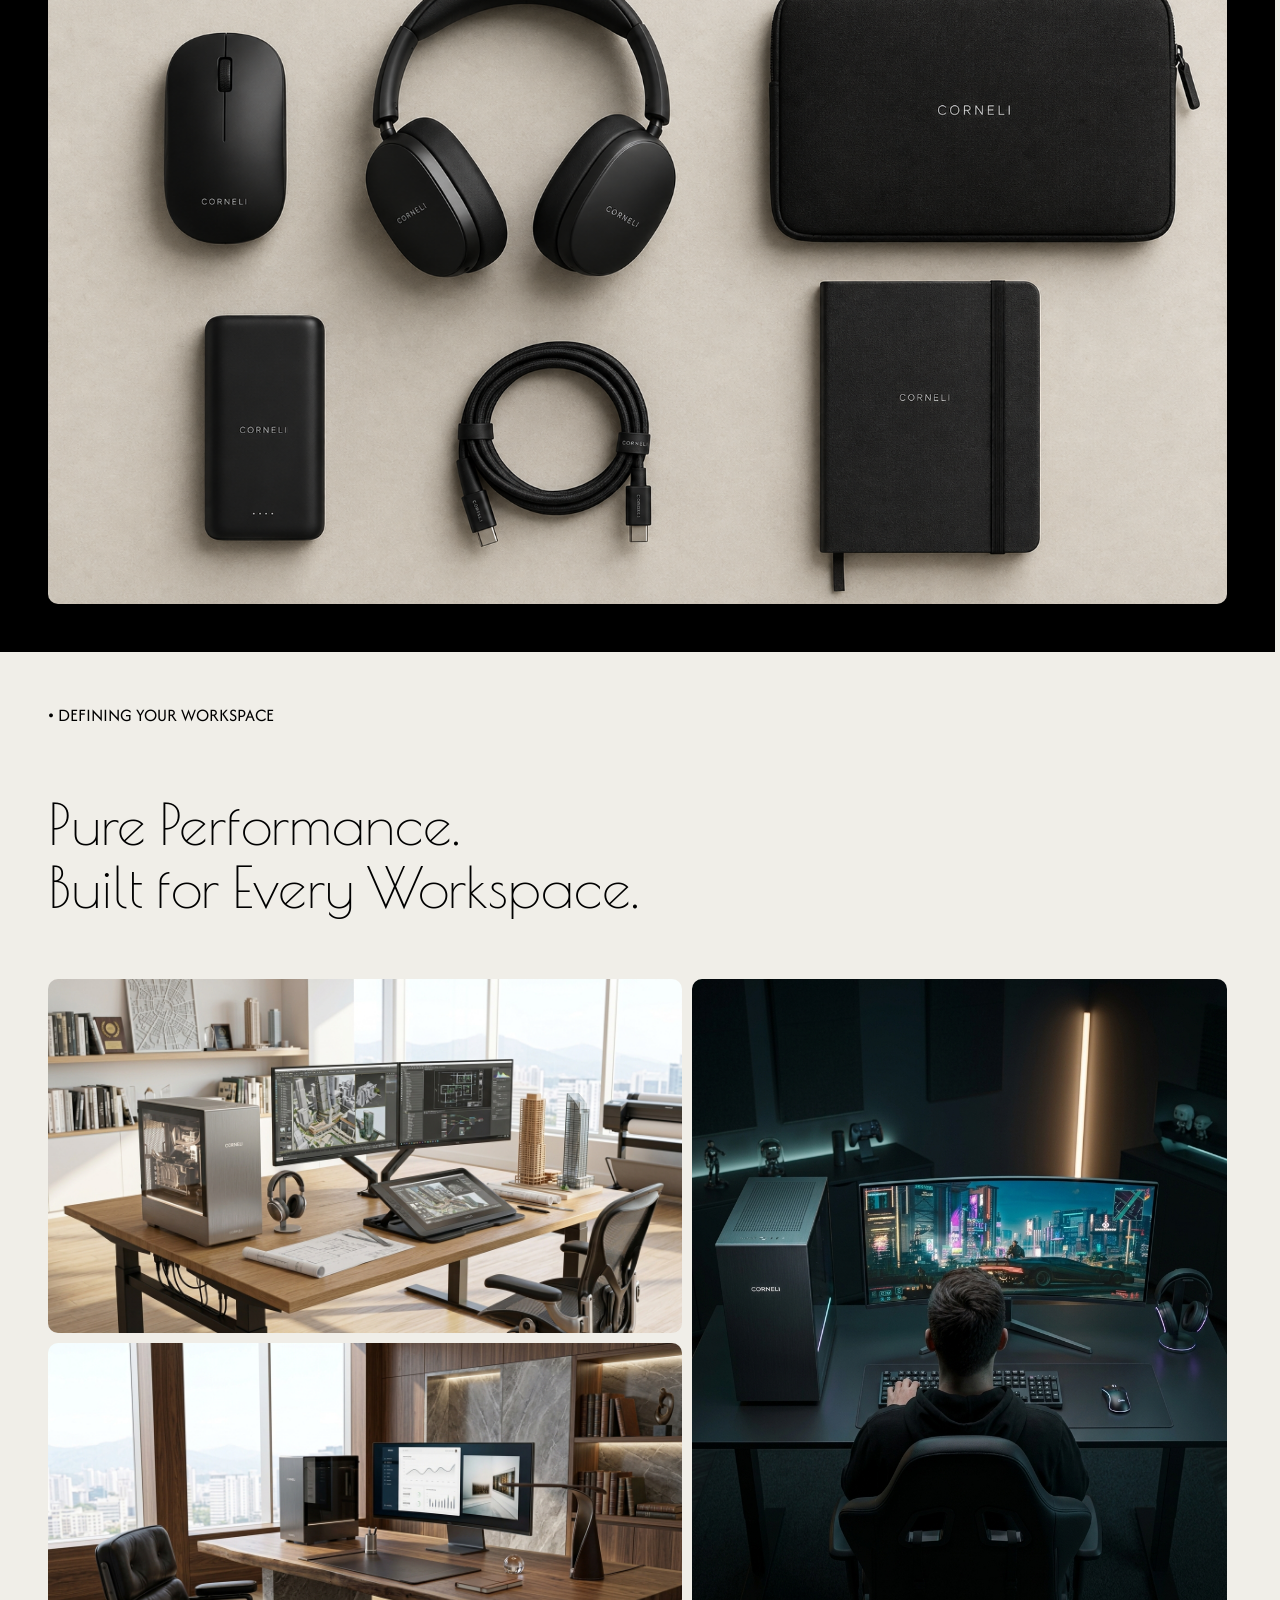
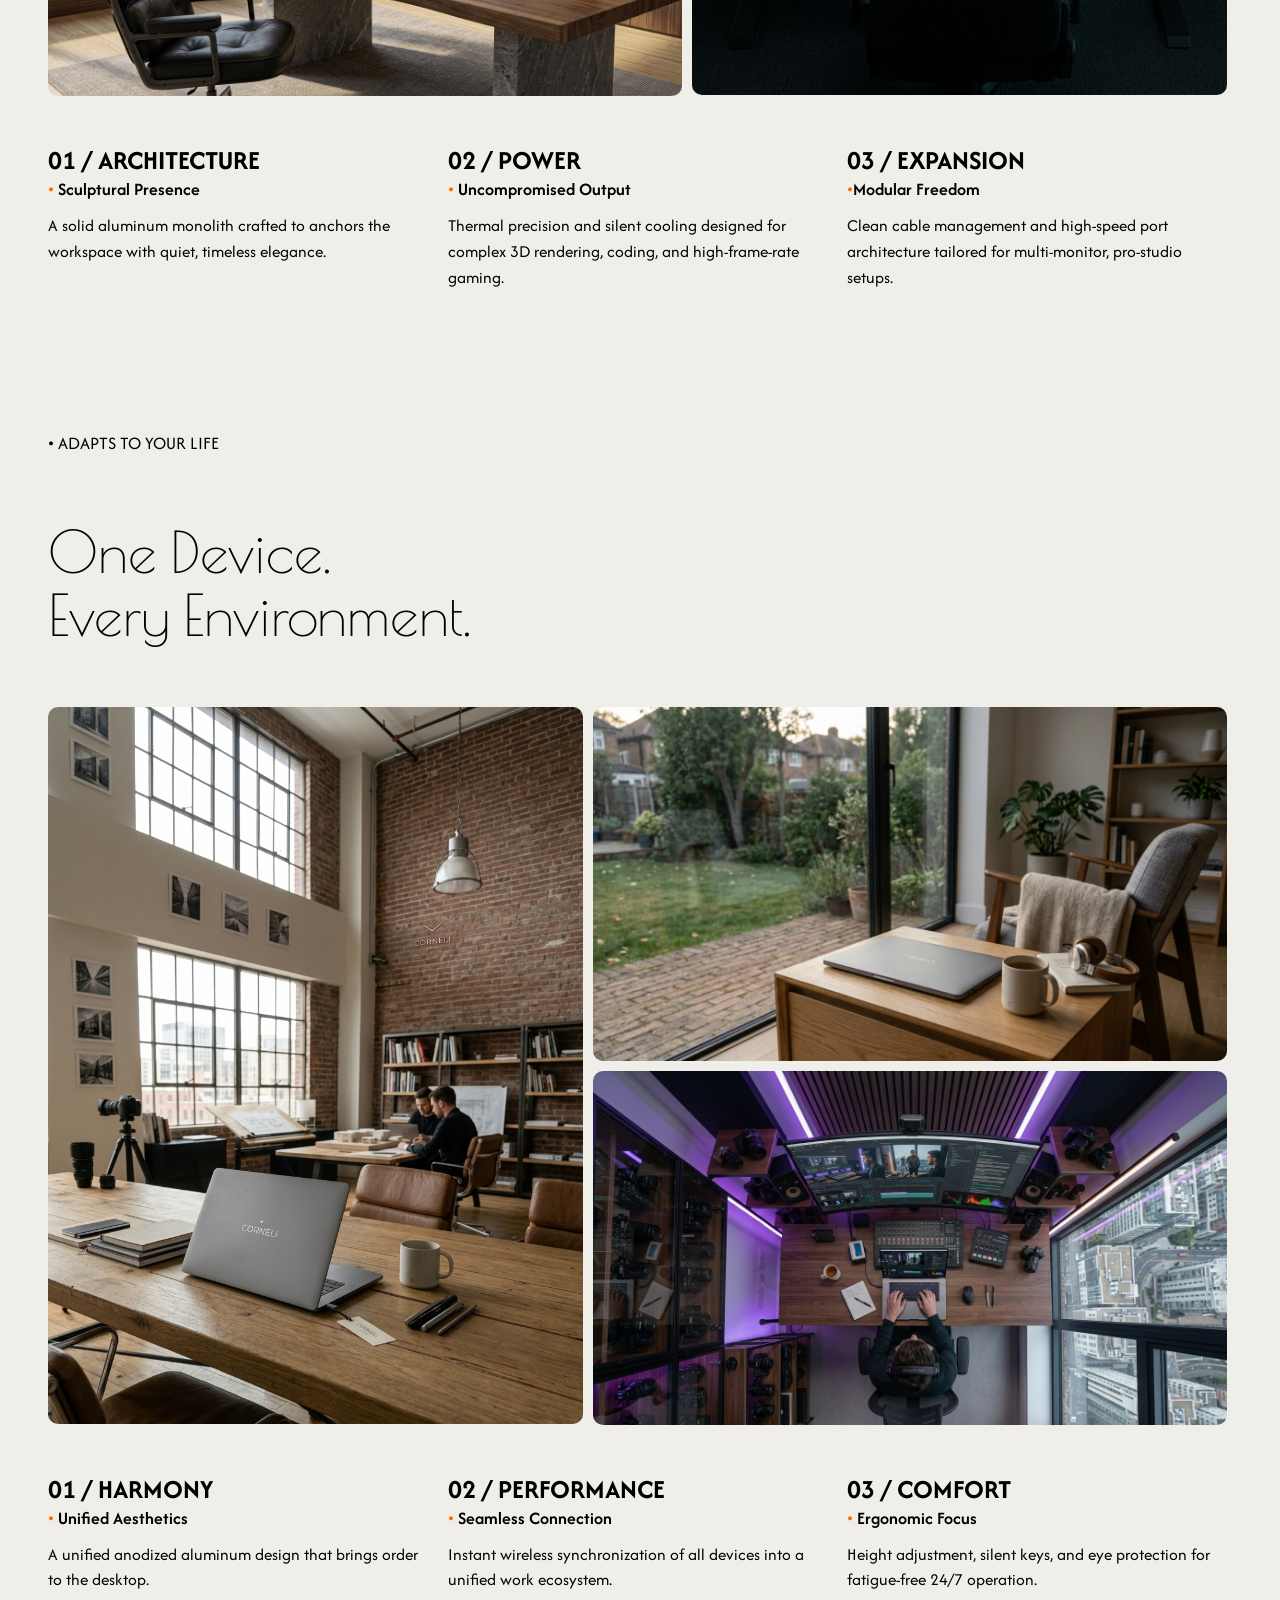
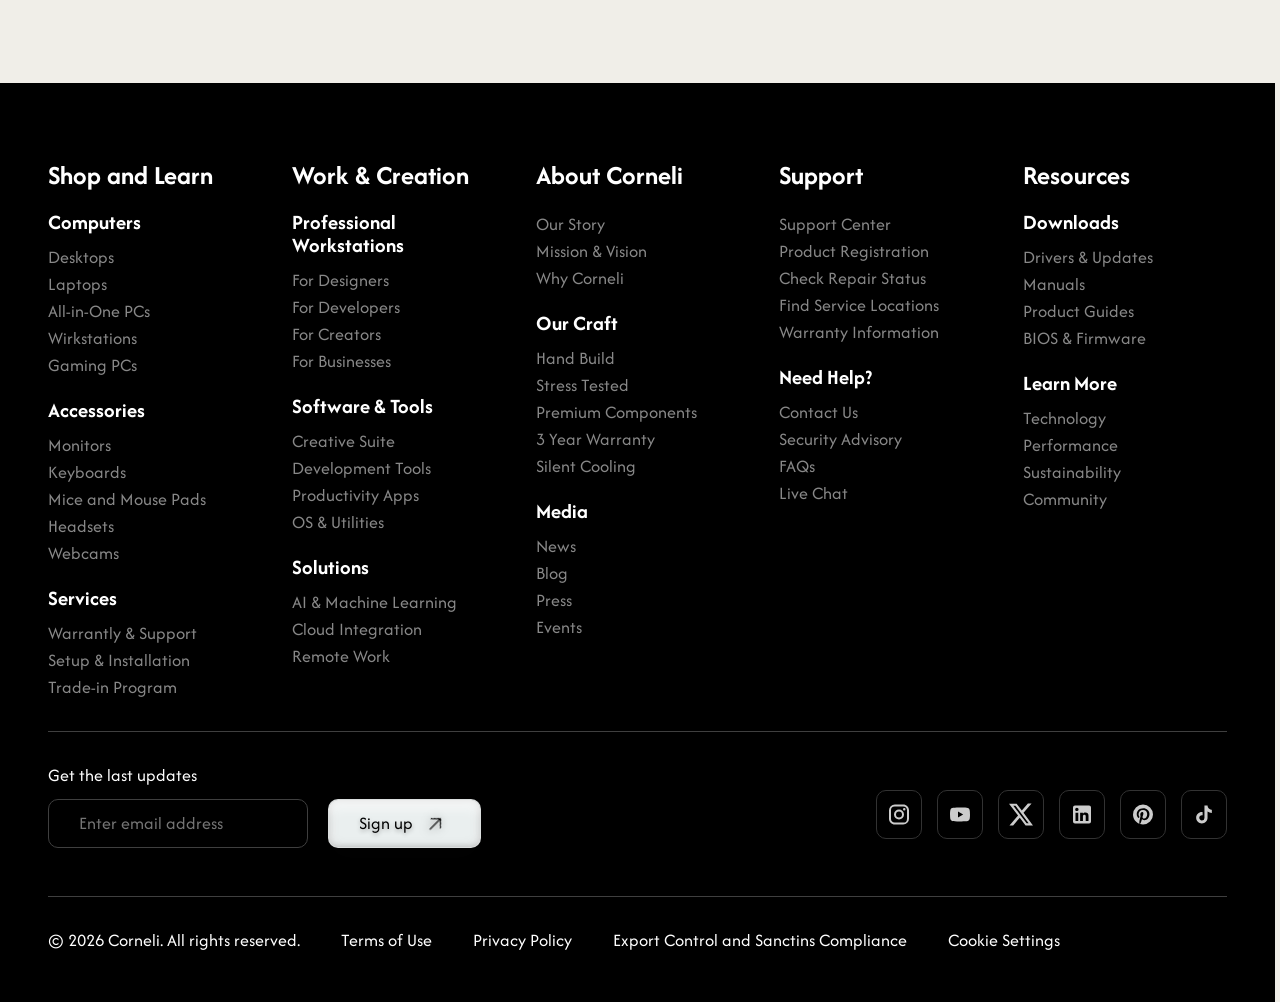
==== commit 35950b71: "image paths fixed" ====
--- a/index.html
+++ b/index.html
@@ -85,7 +85,7 @@
             </div>
 
             <div class="hero-section__image-container">
-                <img src="public/images/hero.png" alt="Corneli monoblock on the table">
+                <img src="corneli-app/public/images/hero.png" alt="Corneli monoblock on the table">
             </div>
 
             <button class="to-top" aria-label="Back to top" type="button">
@@ -124,7 +124,7 @@
                     </div>
                 </div>
                 <div class="product-category__image-container">
-                    <img src="public/images/desktop.png" alt="">
+                    <img src="corneli-app/public/images/desktop.png" alt="">
                 </div>
             </div>
         </section>
@@ -157,7 +157,7 @@
                     </div>
                 </div>
                 <div class="product-category__image-container">
-                    <img src="public/images/laptop.png" alt="">
+                    <img src="corneli-app/public/images/laptop.png" alt="">
                 </div>
             </div>
         </section>
@@ -189,7 +189,7 @@
                     </div>
                 </div>
                 <div class="product-category__image-container">
-                    <img src="public/images/accessories.png" alt="">
+                    <img src="corneli-app/public/images/accessories.png" alt="">
                 </div>
             </div>
         </section>
@@ -203,12 +203,12 @@
 
                 <div class="explore-section__image-container image-container--desktop">
                     <div class="explore-section__image-stack">
-                        <img src="public/images/desktop-showcase-2.jpg" alt="Laptop in the home">
-                        <img src="public/images/desktop-showcase-3.jpg"
+                        <img src="corneli-app/public/images/desktop-showcase-2.jpg" alt="Laptop in the home">
+                        <img src="corneli-app/public/images/desktop-showcase-3.jpg"
                             alt="Laptop in the process of a creating content">
                     </div>
                     <div class="explore-section__image-main image">
-                        <img src="public/images/desktop-showcase-1.jpg" alt="Laptop in the office">
+                        <img src="corneli-app/public/images/desktop-showcase-1.jpg" alt="Laptop in the office">
                     </div>
                 </div>
 
@@ -249,11 +249,11 @@
 
                 <div class="explore-section__image-container">
                     <div class="explore-section__image-main">
-                        <img src="public/images/office.jpg" alt="Laptop in the office">
+                        <img src="corneli-app/public/images/office.jpg" alt="Laptop in the office">
                     </div>
                     <div class="explore-section__image-stack">
-                        <img src="public/images/home-laptop.jpg" alt="Laptop in the home">
-                        <img src="public/images/content.jpg" alt="Laptop in the process of a creating content">
+                        <img src="corneli-app/public/images/home-laptop.jpg" alt="Laptop in the home">
+                        <img src="corneli-app/public/images/content.jpg" alt="Laptop in the process of a creating content">
                     </div>
                 </div>
 
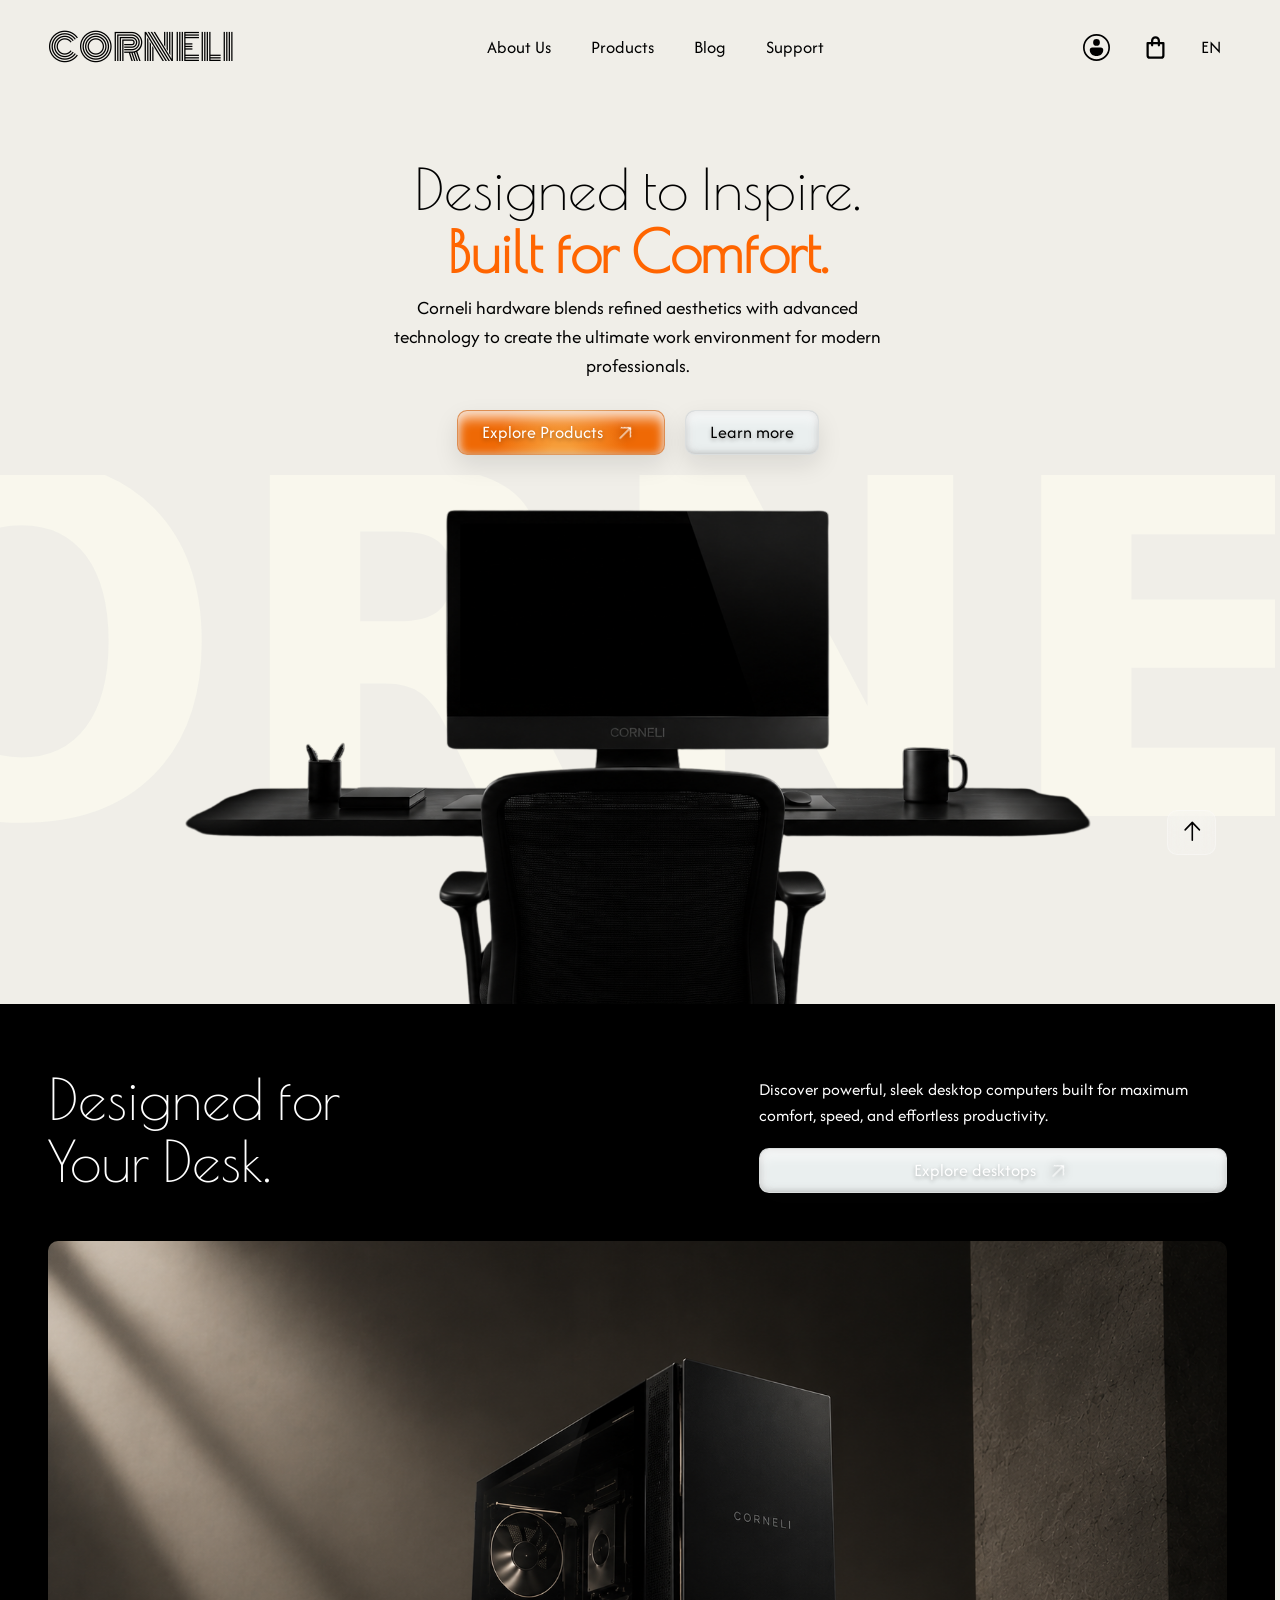
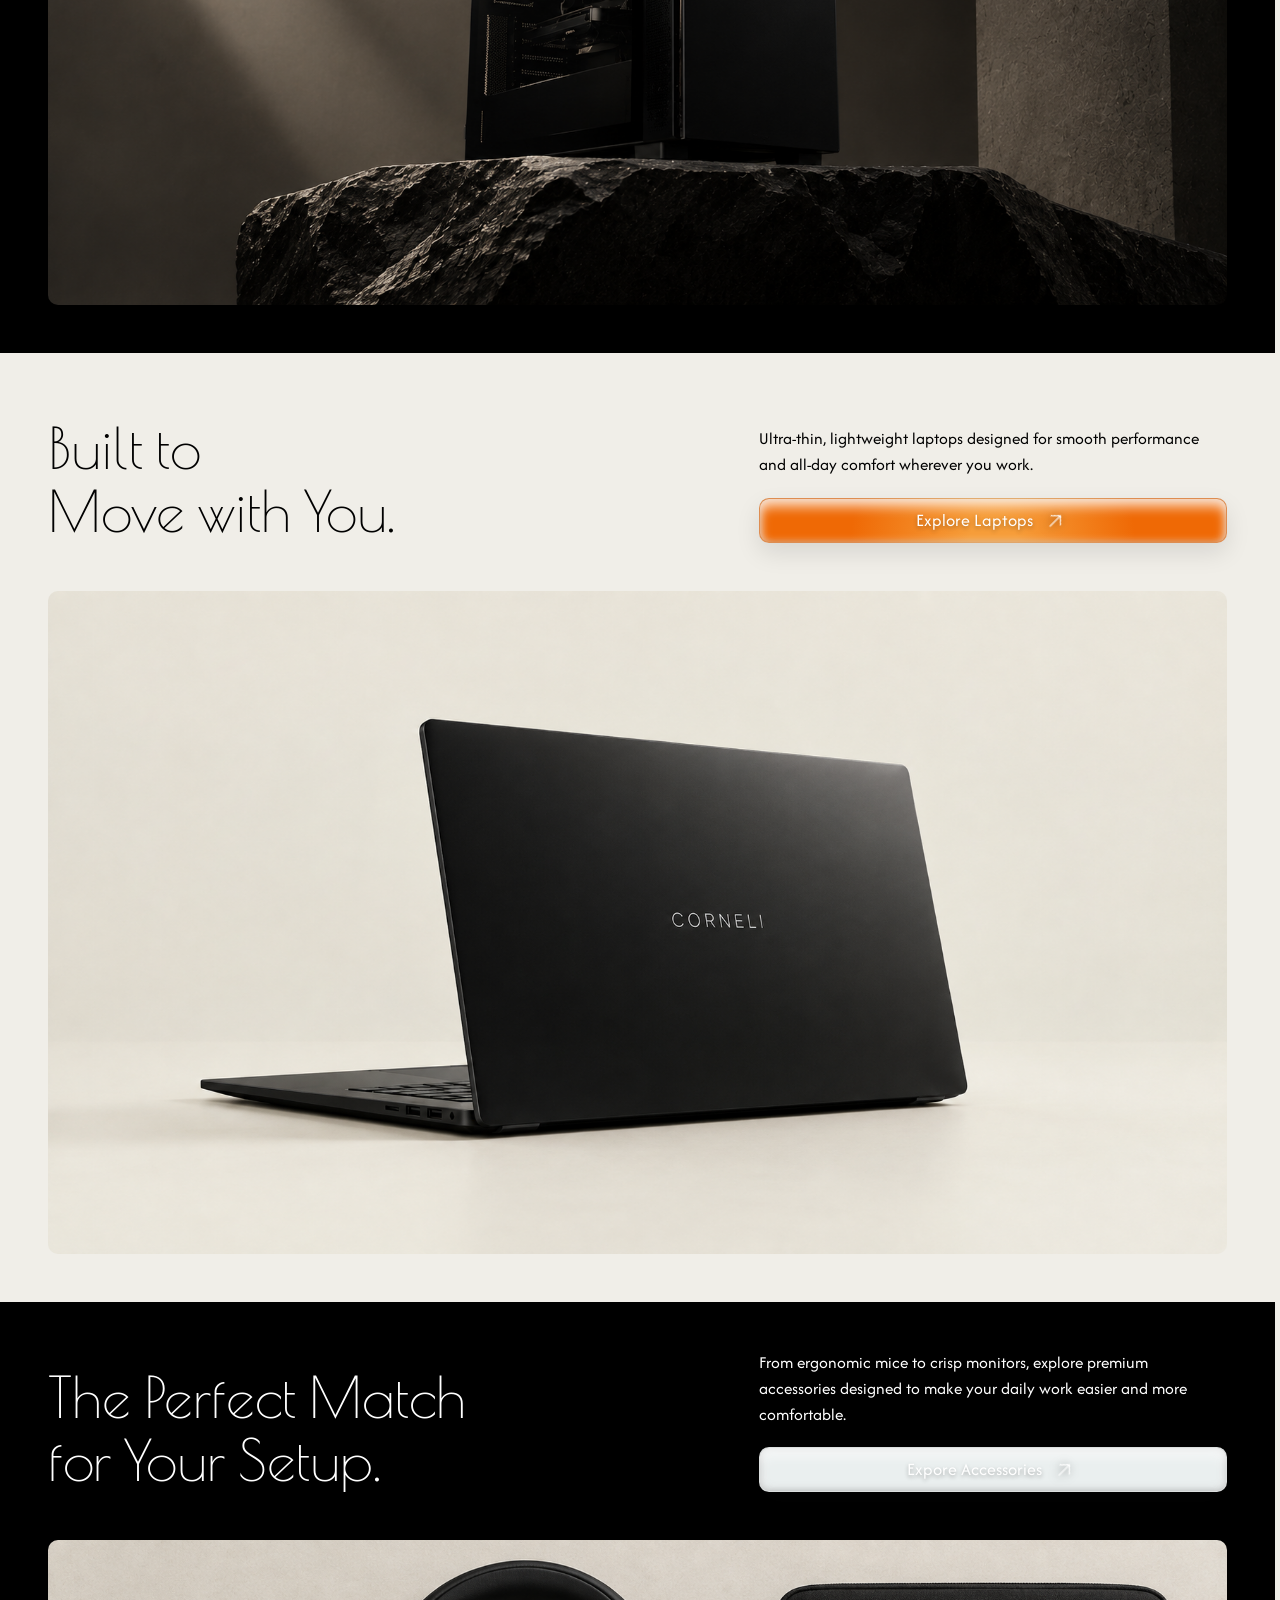
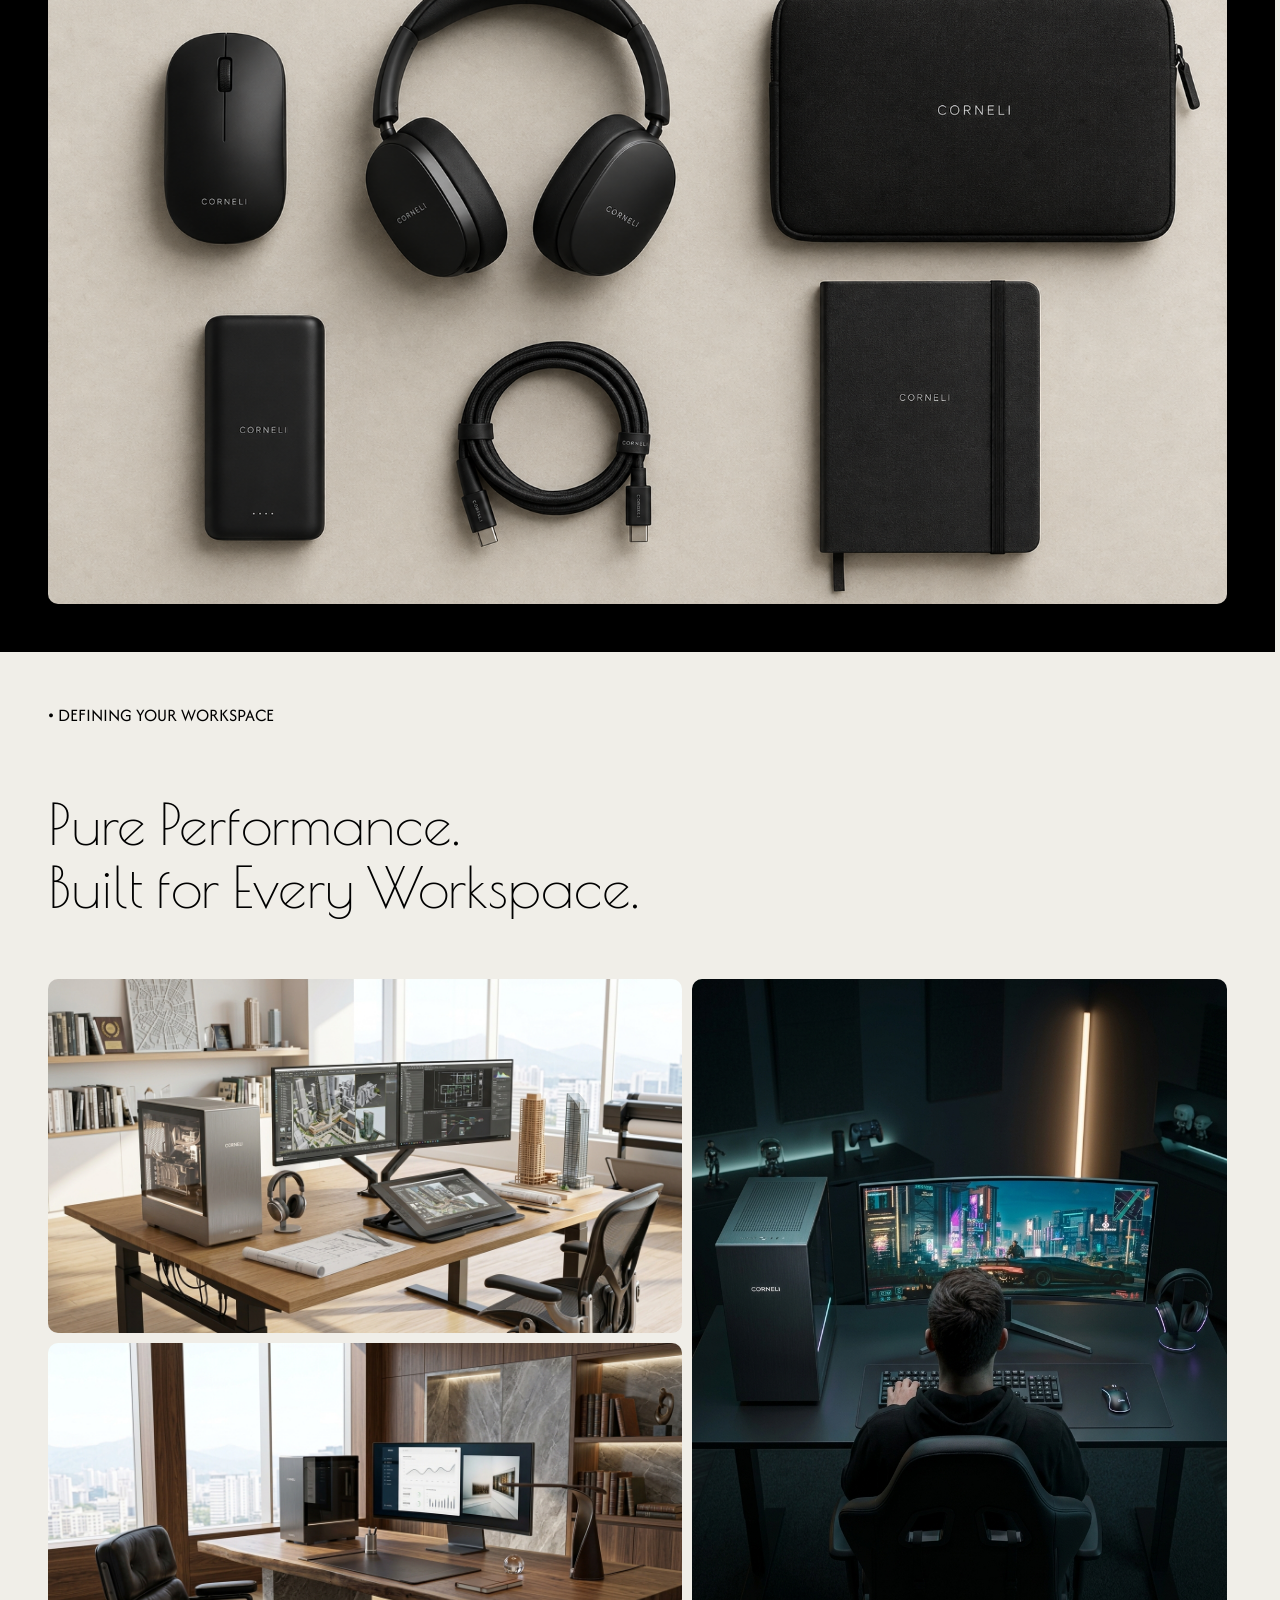
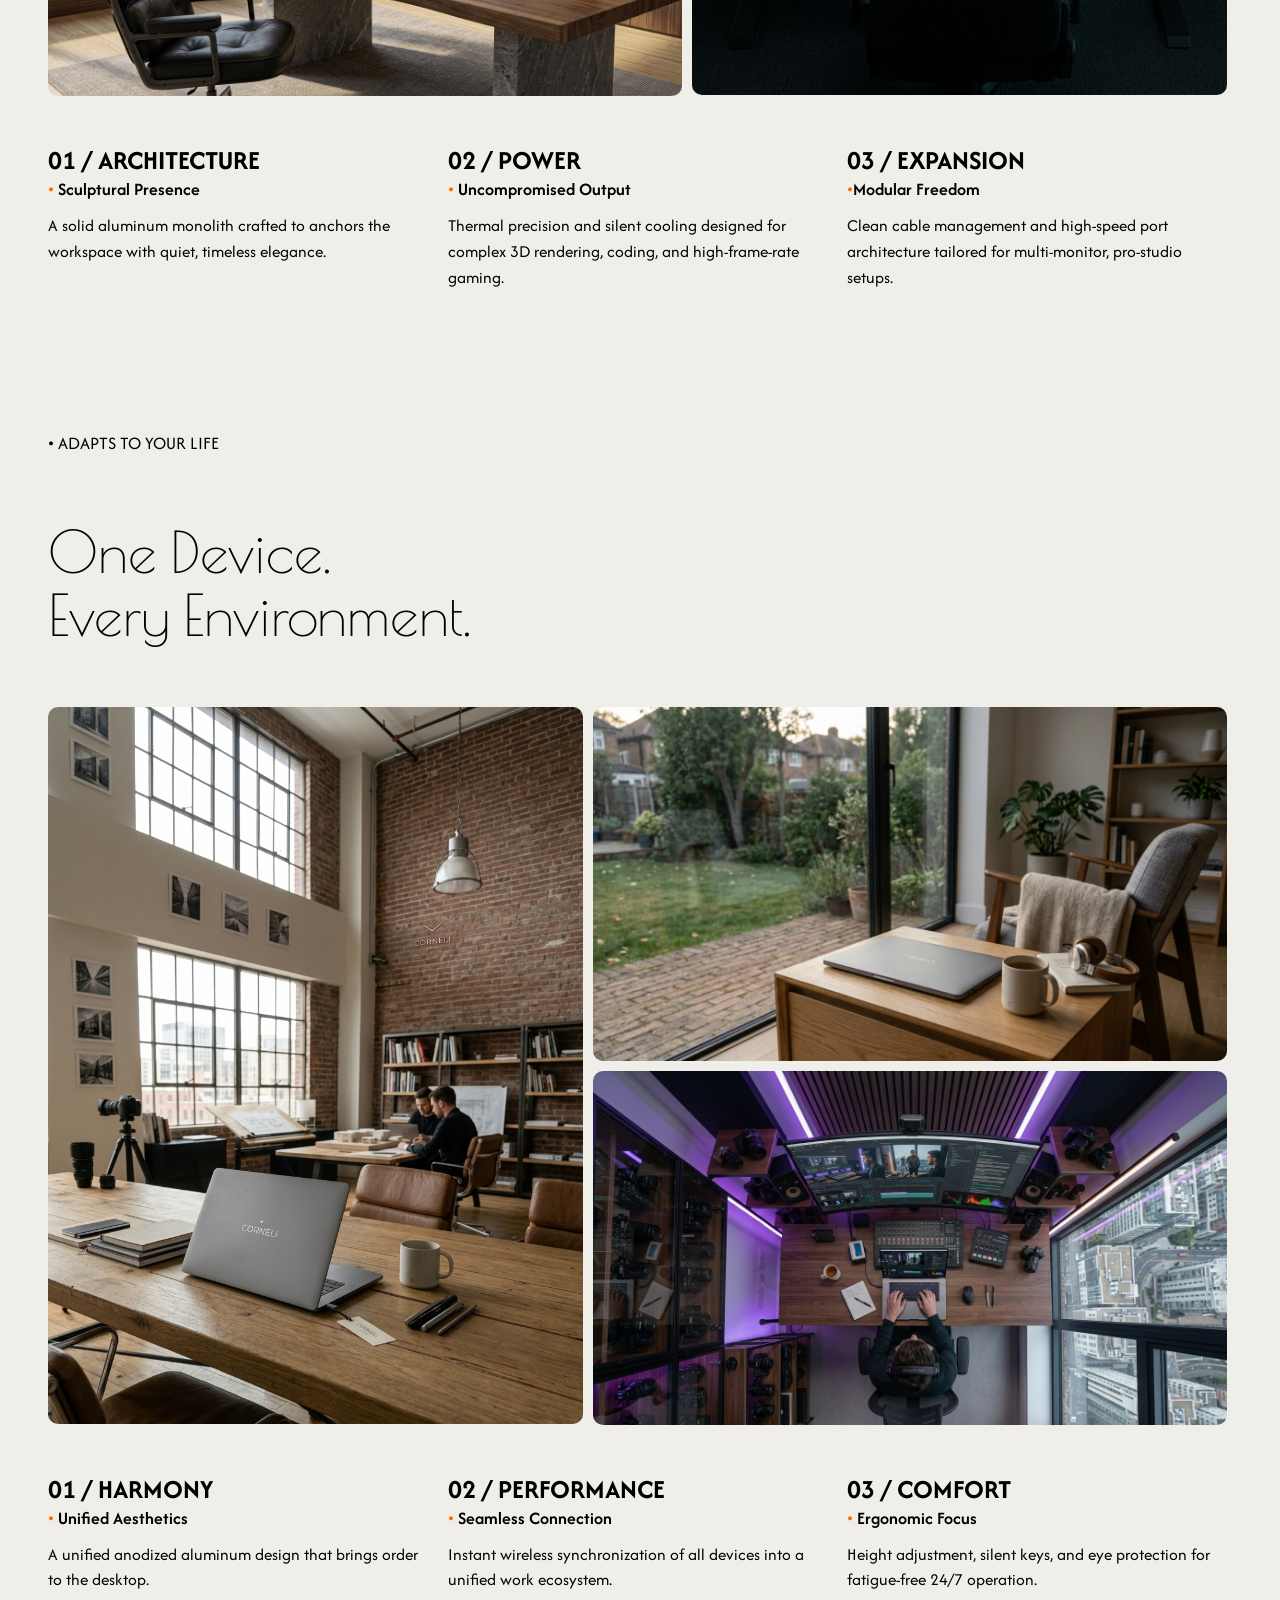
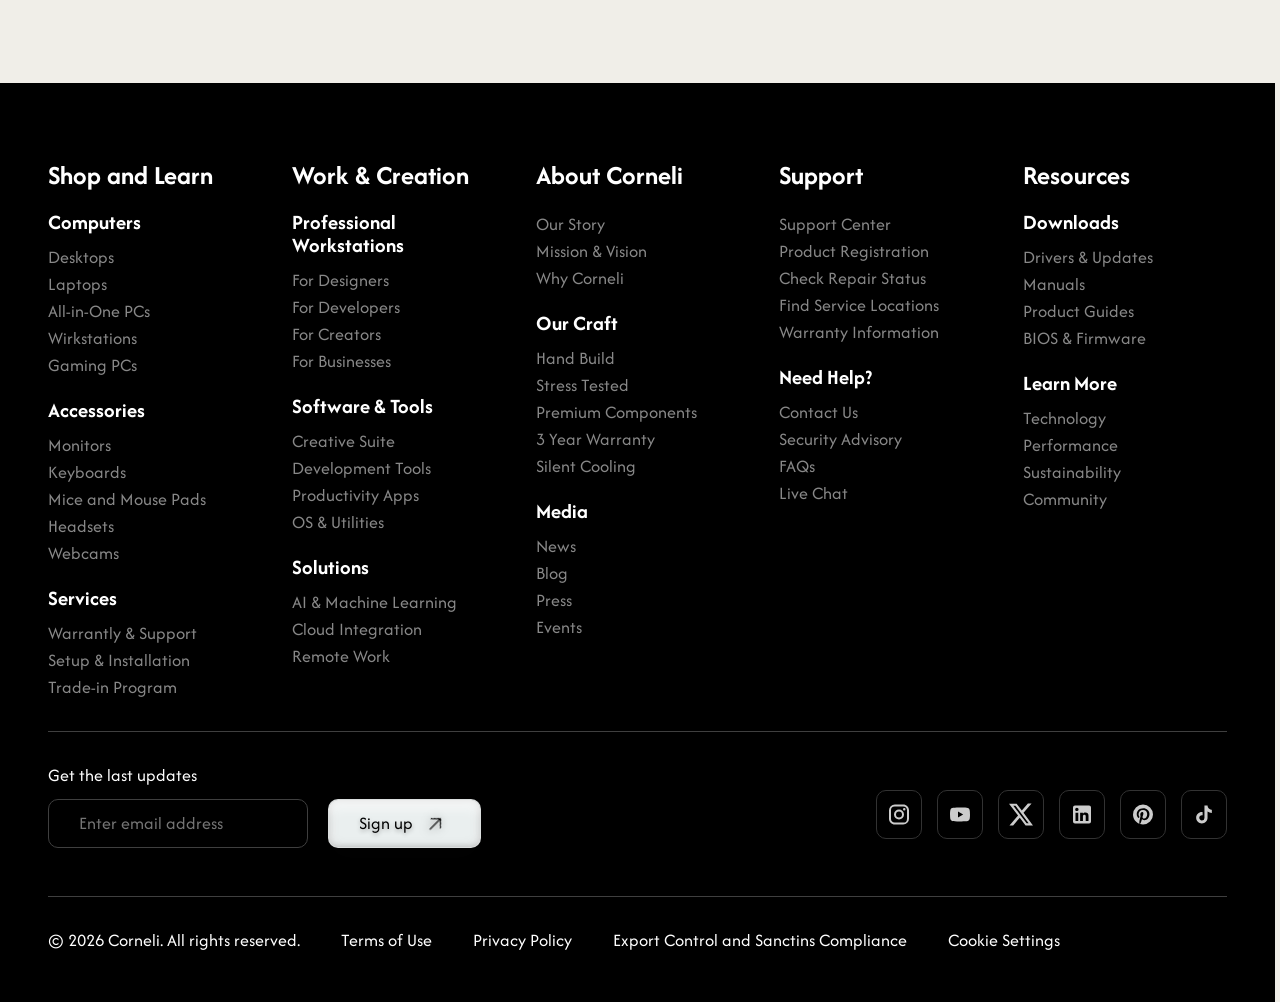
==== commit 91cb329d: "page paths fixed" ====
--- a/index.html
+++ b/index.html
@@ -15,15 +15,15 @@
         <div class="overlay"></div>
         <nav class="header__nav">
             <div class="header__logo-container">
-                <a href="/corneli-app/index.html" class="header__logo accent">CORNELI</a>
+                <a href="index.html" class="header__logo accent">CORNELI</a>
             </div>
             <div class="header__link-container">
                 <ul class="header__list">
                     <li class="header__item">
-                        <a href="/corneli-app/about.html" class="header__link">About Us</a>
+                        <a href="about.html" class="header__link">About Us</a>
                     </li>
                     <li class="header__item">
-                        <a href="/corneli-app/catalogue.html" class="header__link">Products</a>
+                        <a href="catalogue.html" class="header__link">Products</a>
                     </li>
                     <li class="header__item">
                         <a href="#" class="header__link">Blog</a>
@@ -72,7 +72,7 @@
                     environment for modern professionals.
                 </p>
                 <div class="hero-section__cta-container">
-                    <a href="/corneli-app/catalogue.html" class="hero-section__cta-button cta-button btn--accent">
+                    <a href="catalogue.html" class="hero-section__cta-button cta-button btn--accent">
                         Explore Products
                         <svg xmlns="http://www.w3.org/2000/svg" width="1.5em" height="1.5em" viewBox="0 0 24 24">
                             <title>arrow-up</title>
@@ -111,7 +111,7 @@
                             productivity.
                         </p>
                         <div>
-                            <button class="cta-button">
+                            <a href="catalogue.html" class="cta-button">
                                 Explore desktops
                                 <svg xmlns="http://www.w3.org/2000/svg" width="1.5em" height="1.5em"
                                     viewBox="0 0 24 24">
@@ -119,7 +119,7 @@
                                     <path fill="currentColor"
                                         d="M11 20V7.75L5.75 13L5 12.34l6.5-6.5l6.5 6.5l-.75.66L12 7.75V20z" />
                                 </svg>
-                            </button>
+                            </a>
                         </div>
                     </div>
                 </div>
@@ -144,7 +144,7 @@
                             you work.
                         </p>
                         <div>
-                            <button class="cta-button btn--accent">
+                            <a href="catalogue.html" class="cta-button btn--accent">
                                 Explore Laptops
                                 <svg xmlns="http://www.w3.org/2000/svg" width="1.5em" height="1.5em"
                                     viewBox="0 0 24 24">
@@ -152,7 +152,7 @@
                                     <path fill="currentColor"
                                         d="M11 20V7.75L5.75 13L5 12.34l6.5-6.5l6.5 6.5l-.75.66L12 7.75V20z" />
                                 </svg>
-                            </button>
+                            </a>
                         </div>
                     </div>
                 </div>
@@ -176,7 +176,7 @@
                             daily work easier and more comfortable.
                         </p>
                         <div>
-                            <button class="cta-button">
+                            <a href="catalogue.html" class="cta-button">
                                 Expore Accessories
                                 <svg xmlns="http://www.w3.org/2000/svg" width="1.5em" height="1.5em"
                                     viewBox="0 0 24 24">
@@ -184,7 +184,7 @@
                                     <path fill="currentColor"
                                         d="M11 20V7.75L5.75 13L5 12.34l6.5-6.5l6.5 6.5l-.75.66L12 7.75V20z" />
                                 </svg>
-                            </button>
+                            </a>
                         </div>
                     </div>
                 </div>
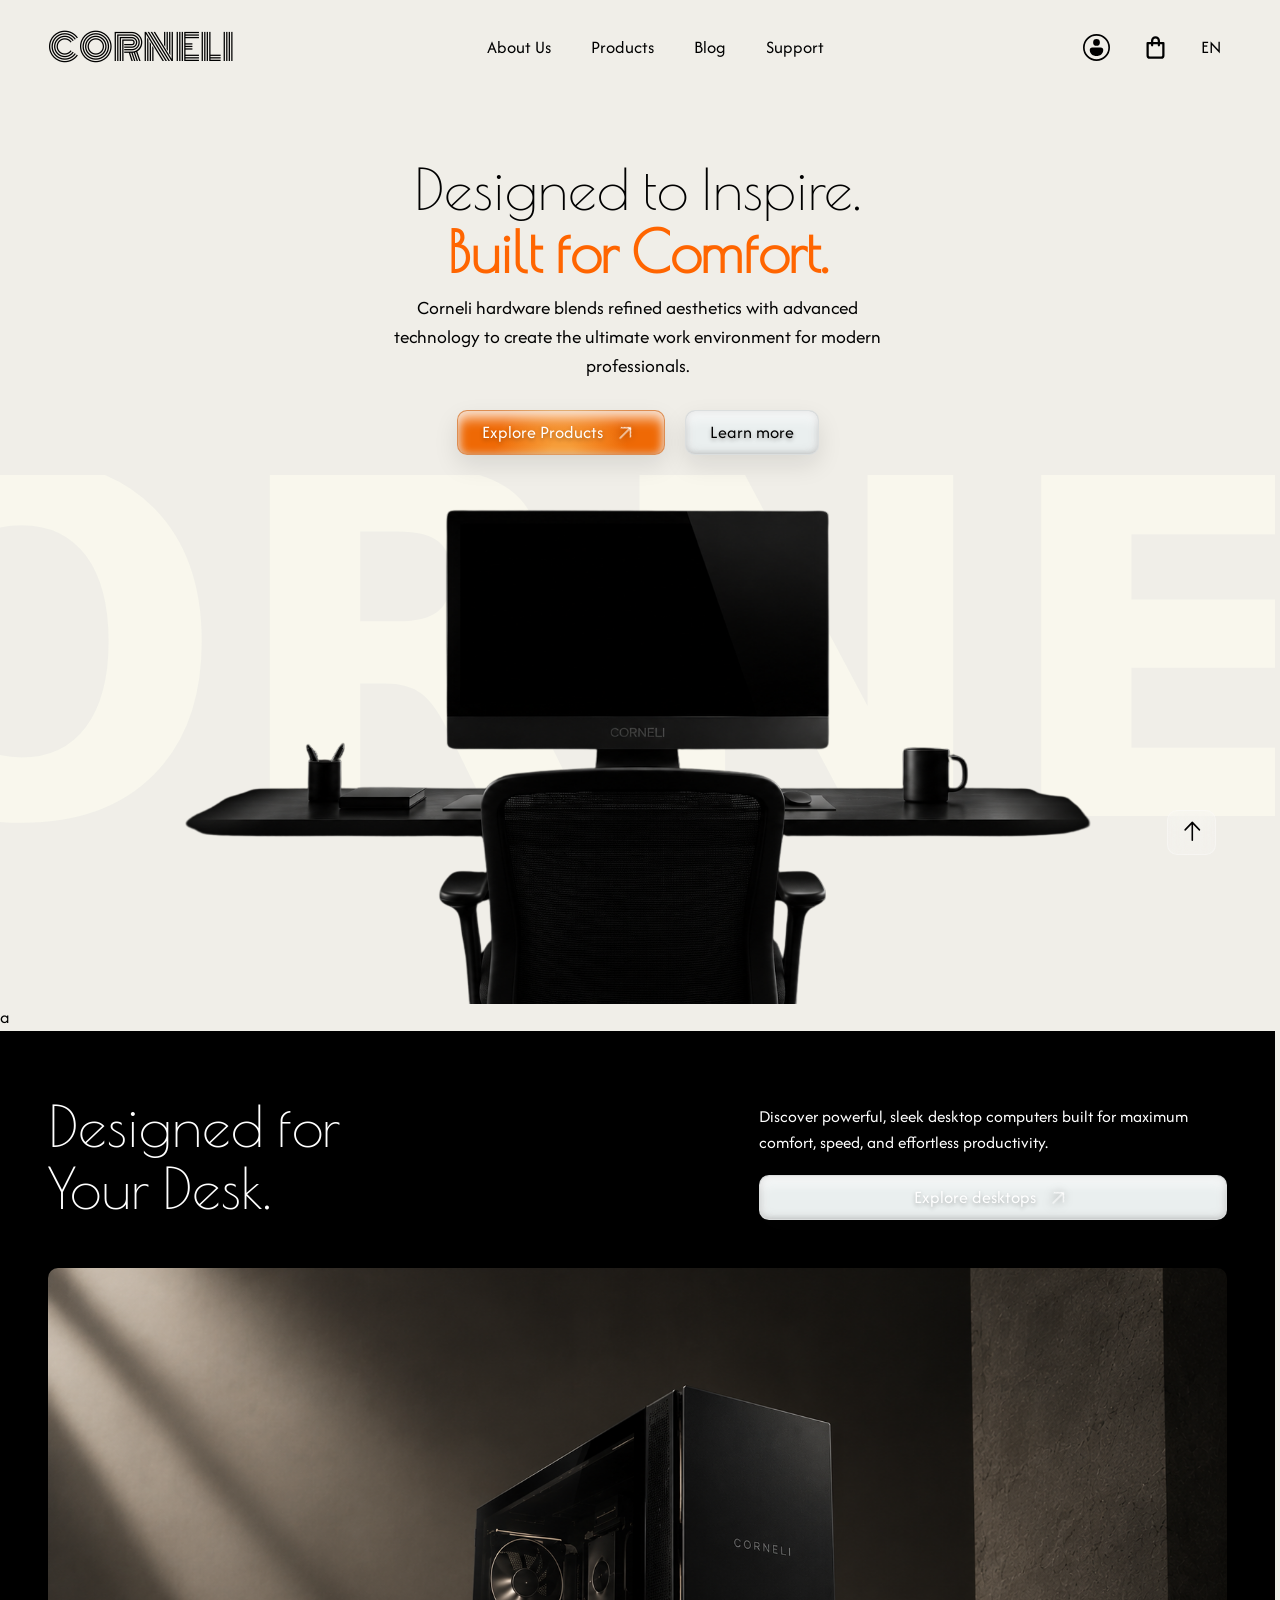
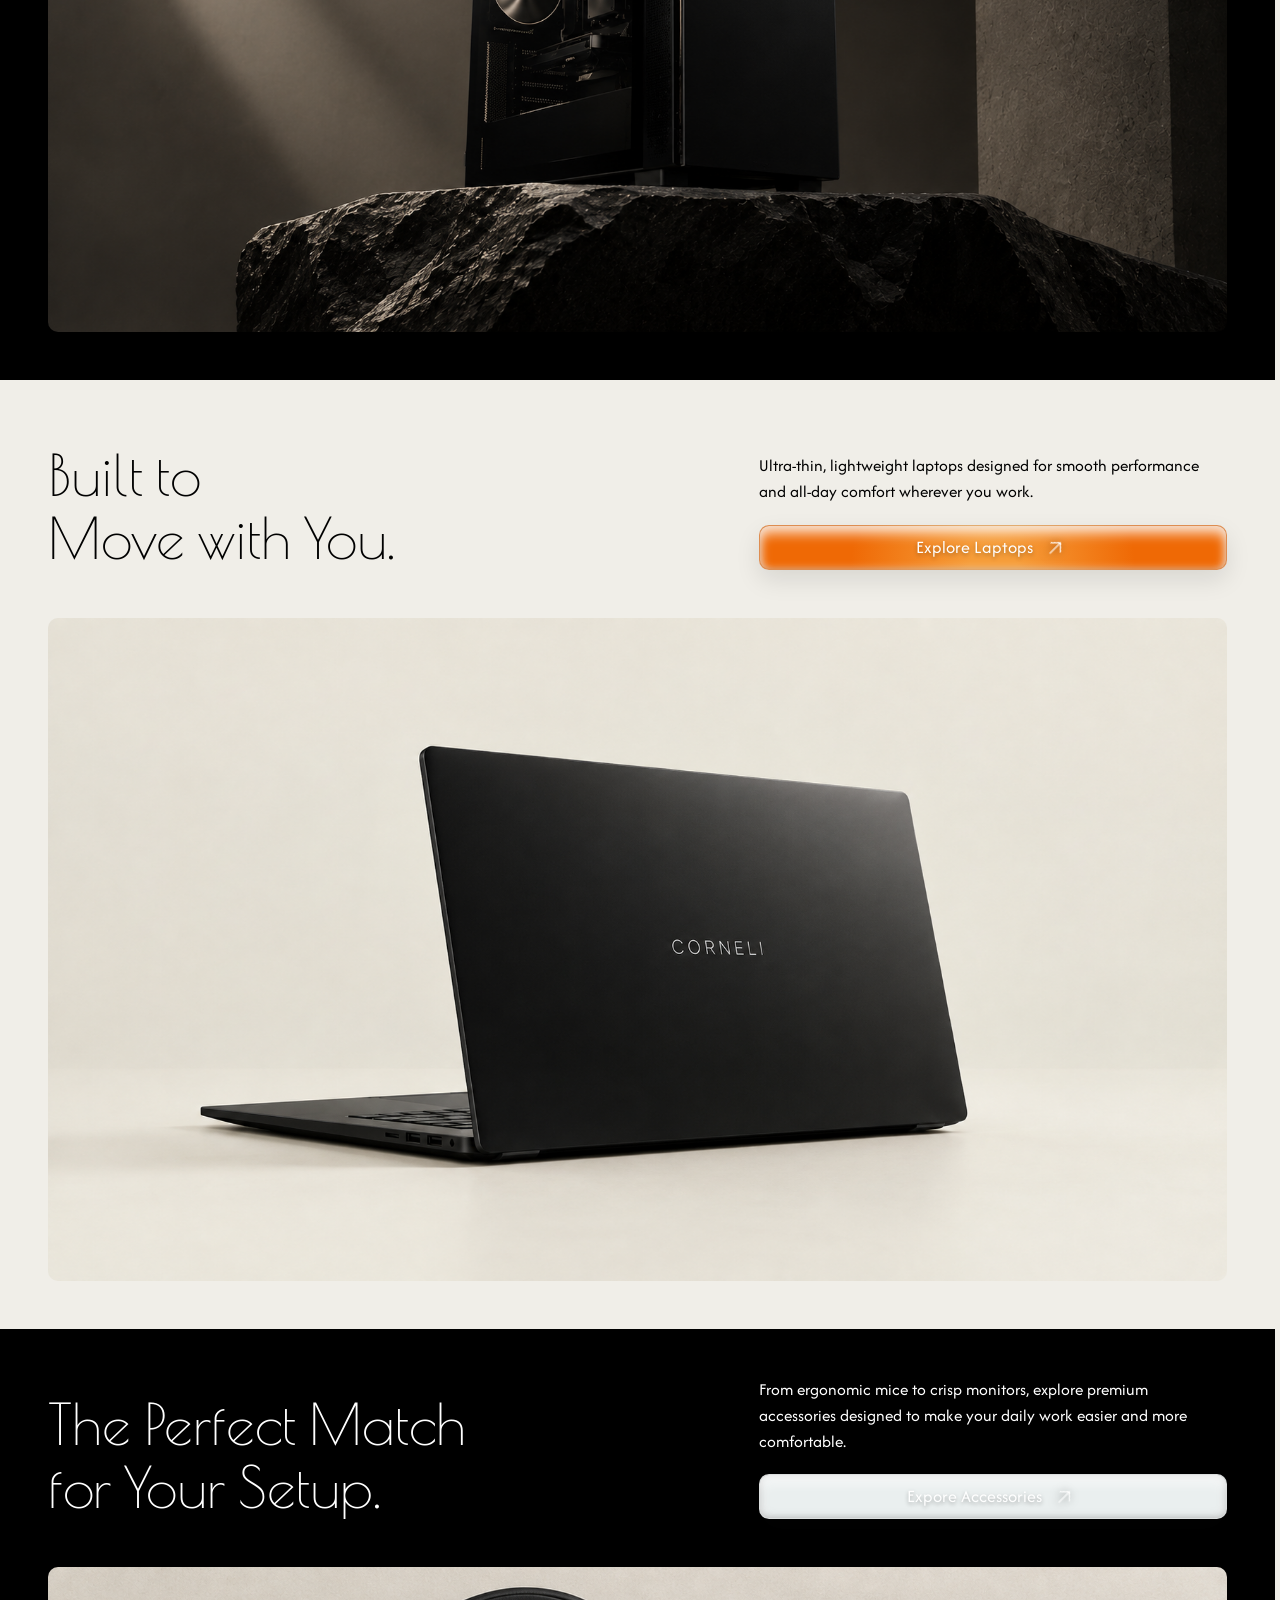
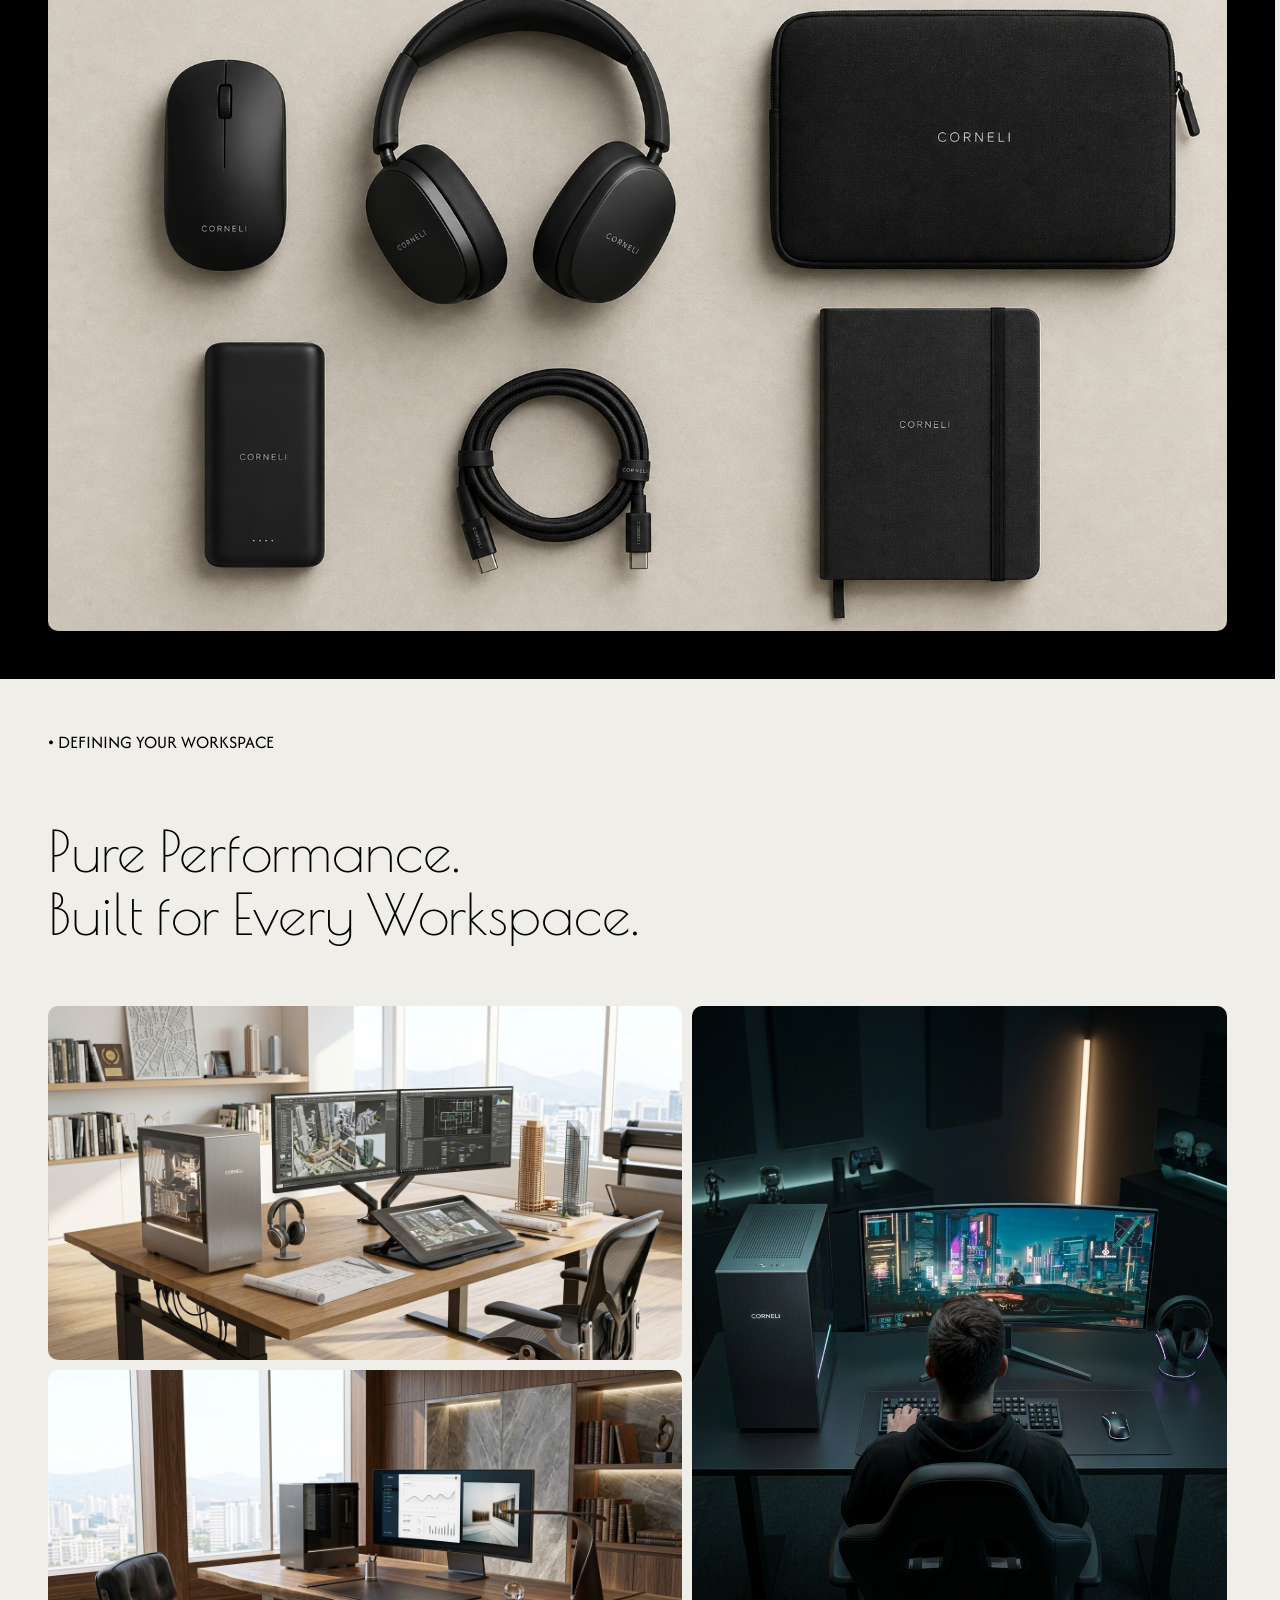
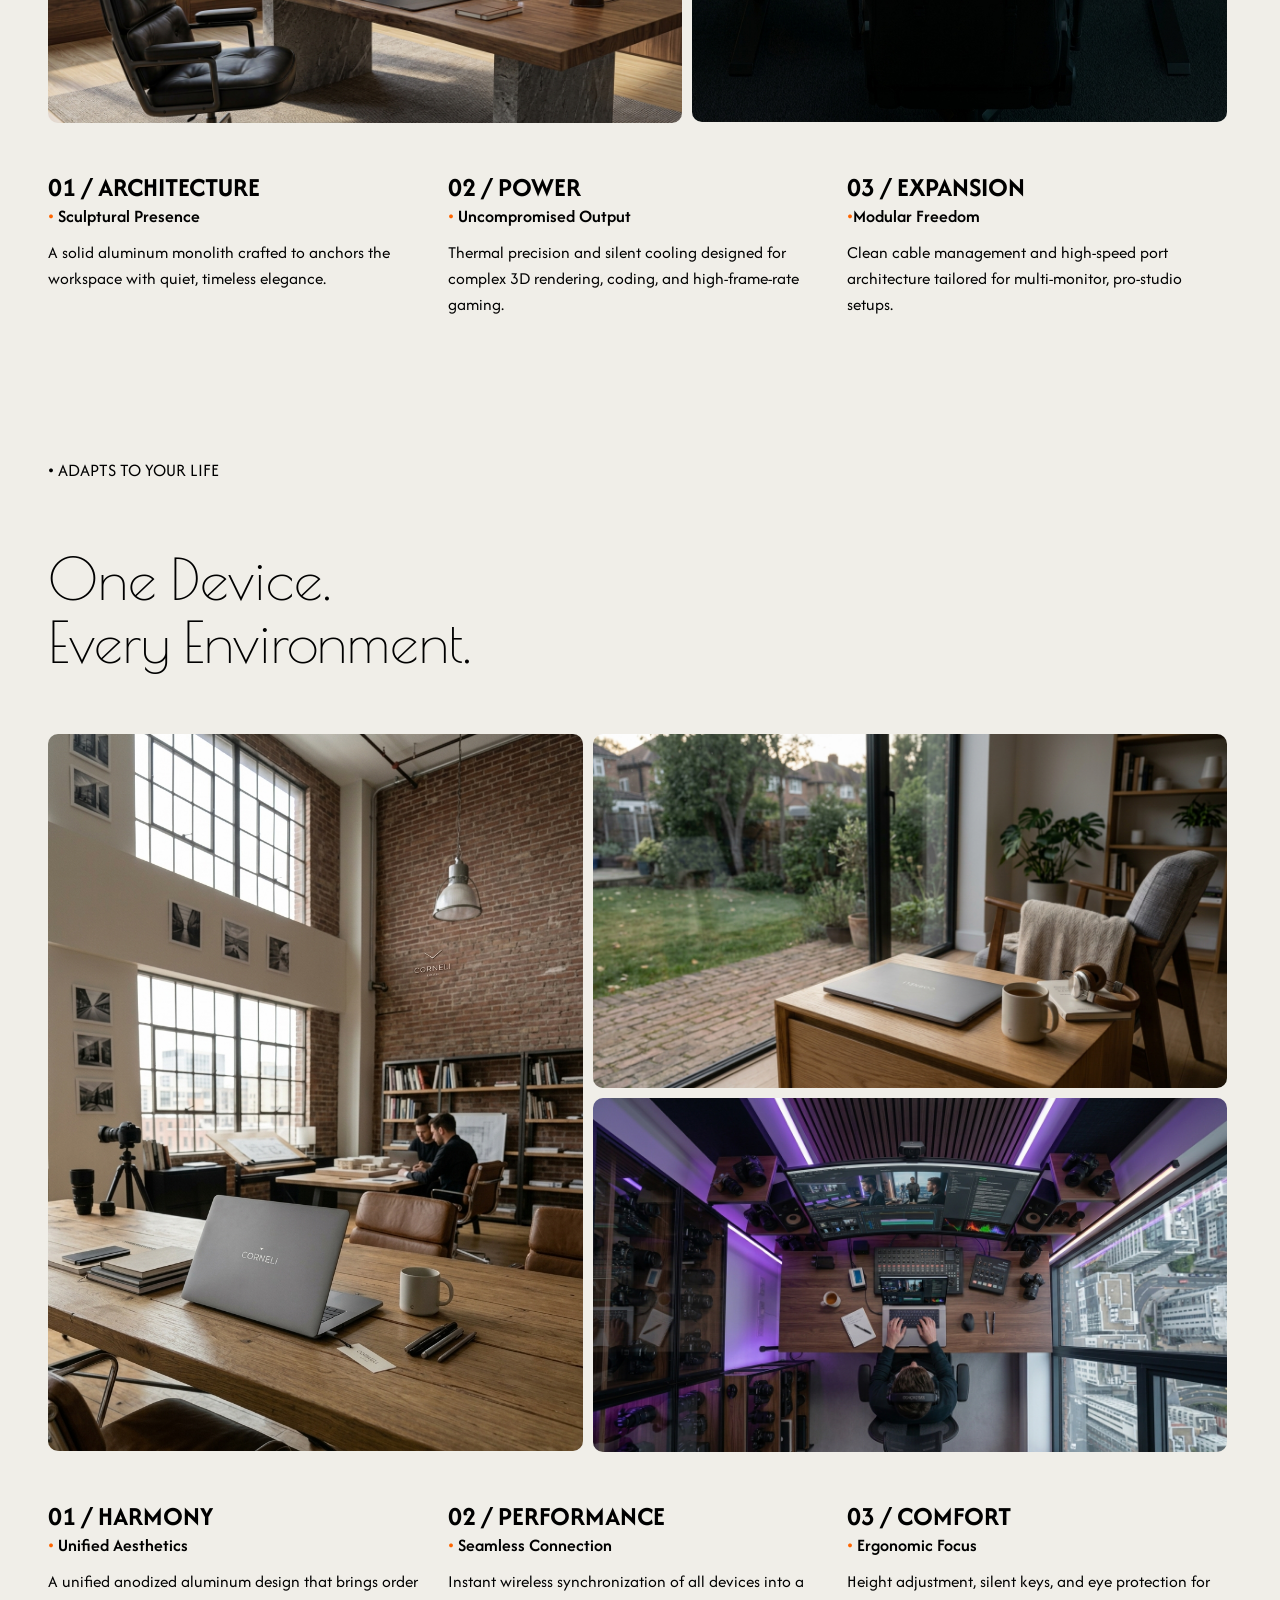
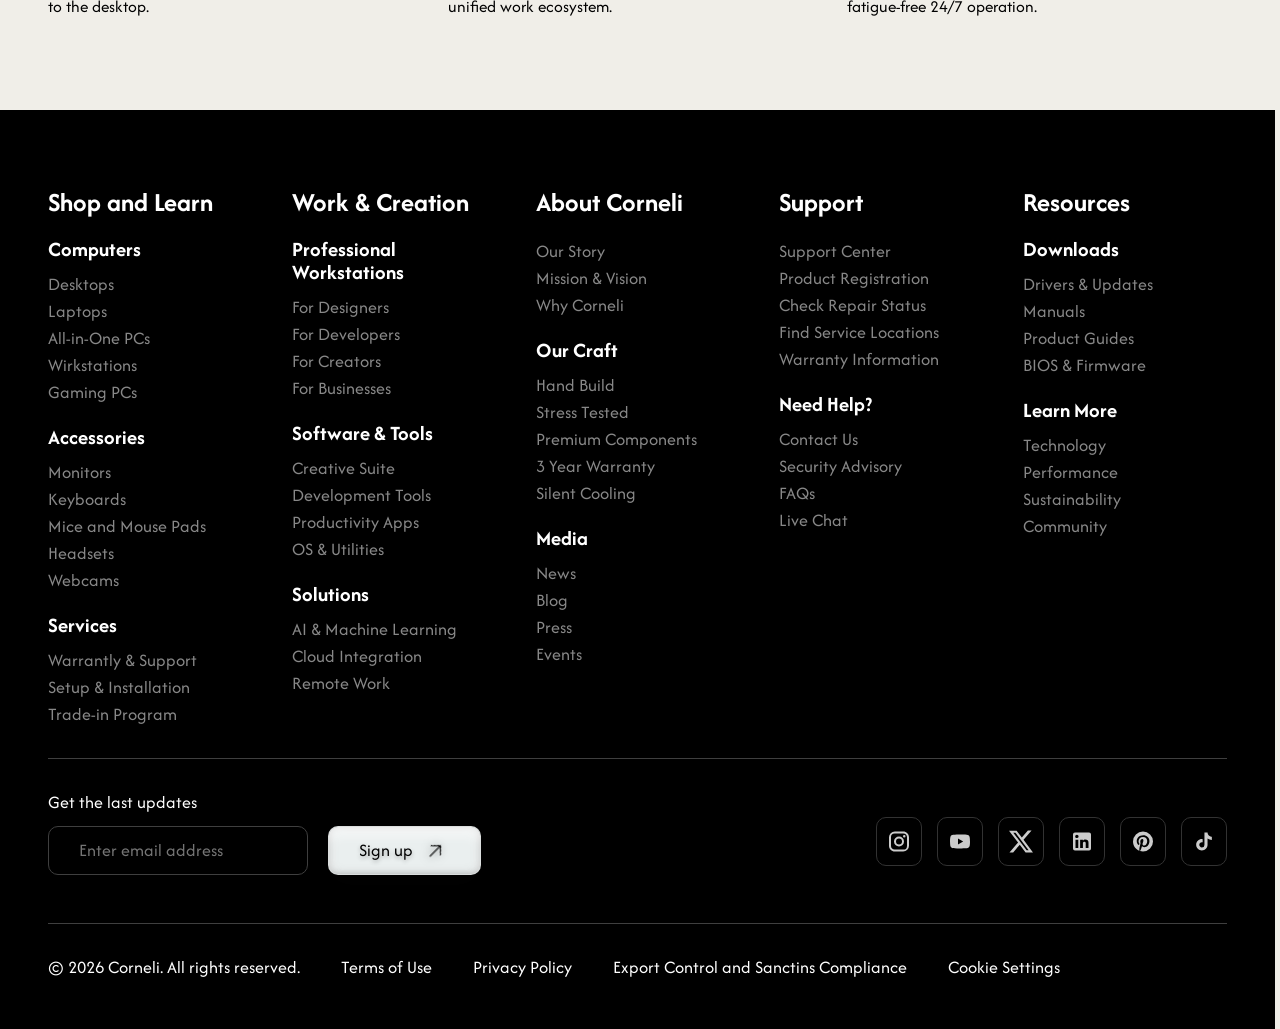
==== commit 9fde183e: "updates: image paths fixed, button for to top scroll added like component, fixed js files paths" ====
--- a/index.html
+++ b/index.html
@@ -5,57 +5,13 @@
     <meta name="viewport" content="width=device-width, initial-scale=1.0">
     <meta name="description" content="Premium computers by Corneli">
     <title>Corneli</title>
-    <link rel="stylesheet" href="corneli-app/assets/style/main.css">
+    <link rel="stylesheet" href="app/assets/style/main.css">
 </head>
 
 <body>
     <!-- HEADER -->
 
-    <header class="header">
-        <div class="overlay"></div>
-        <nav class="header__nav">
-            <div class="header__logo-container">
-                <a href="index.html" class="header__logo accent">CORNELI</a>
-            </div>
-            <div class="header__link-container">
-                <ul class="header__list">
-                    <li class="header__item">
-                        <a href="about.html" class="header__link">About Us</a>
-                    </li>
-                    <li class="header__item">
-                        <a href="catalogue.html" class="header__link">Products</a>
-                    </li>
-                    <li class="header__item">
-                        <a href="#" class="header__link">Blog</a>
-                    </li>
-                    <li class="header__item">
-                        <a href="#" class="header__link">Support</a>
-                    </li>
-                </ul>
-            </div>
-            <div class="header__action-container">
-                <button class="header__action-button" title="Log in" aria-label="Log in" type="button">
-                    <svg xmlns="http://www.w3.org/2000/svg" width="1.5em" height="1.5em" viewBox="0 0 16 16">
-                        <path fill="currentColor"
-                            d="M6 5a2 2 0 1 1 4 0a2 2 0 0 1-4 0m-.5 3h5A1.5 1.5 0 0 1 12 9.5c0 1.116-.459 2.01-1.212 2.615C10.047 12.71 9.053 13 8 13s-2.047-.29-2.788-.885C4.46 11.51 4 10.616 4 9.5A1.5 1.5 0 0 1 5.5 8M8 0a8 8 0 1 0 0 16A8 8 0 0 0 8 0M1 8a7 7 0 1 1 14 0A7 7 0 0 1 1 8" />
-                    </svg>
-                </button>
-                <button class="header__action-button" title="Cart" aria-label="Cart" type="button">
-                    <svg xmlns="http://www.w3.org/2000/svg" width="1.5em" height="1.5em" viewBox="0 0 24 24">
-                        <path fill="currentColor"
-                            d="M19 7h-3V6a4 4 0 0 0-8 0v1H5a1 1 0 0 0-1 1v11a3 3 0 0 0 3 3h10a3 3 0 0 0 3-3V8a1 1 0 0 0-1-1m-9-1a2 2 0 0 1 4 0v1h-4Zm8 13a1 1 0 0 1-1 1H7a1 1 0 0 1-1-1V9h2v1a1 1 0 0 0 2 0V9h4v1a1 1 0 0 0 2 0V9h2Z" />
-                    </svg>
-                </button>
-                <button class="header__action-button" aria-label="Languages" type="button">EN</button>
-            </div>
-
-            <button class="header__burger-menu">
-                <span></span>
-                <span></span>
-                <span></span>
-            </button>
-        </nav>
-    </header>
+    <div data-include="/components/header.html"></div>
 
     <!-- MAIN SECTION -->
     <main class="main">
@@ -85,16 +41,10 @@
             </div>
 
             <div class="hero-section__image-container">
-                <img src="corneli-app/public/images/hero.png" alt="Corneli monoblock on the table">
-            </div>
-
-            <button class="to-top" aria-label="Back to top" type="button">
-                <svg xmlns="http://www.w3.org/2000/svg" width="1.5em" height="1.5em" viewBox="0 0 1024 1024">
-                    <title>top</title>
-                    <path fill="currentColor"
-                        d="M572.2 205.3v600.3a30.1 30.1 0 1 1-60.2 0V205.3L292.4 438.6a29 29 0 0 1-42.7 0a33.4 33.4 0 0 1 0-45.2l271-288a29 29 0 0 1 42.7 0l271.1 288a33.4 33.4 0 0 1 0 45.2a29 29 0 0 1-42.6 0z" />
-                </svg>
-            </button>
+                <img src="app/public/images/hero.png" alt="Corneli monoblock on the table">
+            </div>
+
+            <div data-include="/components/to-top-button.html"></div>a
         </section>
 
         <section class="product-category product-category--desktop">
@@ -124,7 +74,7 @@
                     </div>
                 </div>
                 <div class="product-category__image-container">
-                    <img src="corneli-app/public/images/desktop.png" alt="">
+                    <img src="app/public/images/desktop.png" alt="">
                 </div>
             </div>
         </section>
@@ -157,7 +107,7 @@
                     </div>
                 </div>
                 <div class="product-category__image-container">
-                    <img src="corneli-app/public/images/laptop.png" alt="">
+                    <img src="app/public/images/laptop.png" alt="">
                 </div>
             </div>
         </section>
@@ -189,7 +139,7 @@
                     </div>
                 </div>
                 <div class="product-category__image-container">
-                    <img src="corneli-app/public/images/accessories.png" alt="">
+                    <img src="app/public/images/accessories.png" alt="">
                 </div>
             </div>
         </section>
@@ -203,12 +153,12 @@
 
                 <div class="explore-section__image-container image-container--desktop">
                     <div class="explore-section__image-stack">
-                        <img src="corneli-app/public/images/desktop-showcase-2.jpg" alt="Laptop in the home">
-                        <img src="corneli-app/public/images/desktop-showcase-3.jpg"
+                        <img src="app/public/images/desktop-showcase-2.jpg" alt="Laptop in the home">
+                        <img src="app/public/images/desktop-showcase-3.jpg"
                             alt="Laptop in the process of a creating content">
                     </div>
                     <div class="explore-section__image-main image">
-                        <img src="corneli-app/public/images/desktop-showcase-1.jpg" alt="Laptop in the office">
+                        <img src="app/public/images/desktop-showcase-1.jpg" alt="Laptop in the office">
                     </div>
                 </div>
 
@@ -249,11 +199,11 @@
 
                 <div class="explore-section__image-container">
                     <div class="explore-section__image-main">
-                        <img src="corneli-app/public/images/office.jpg" alt="Laptop in the office">
+                        <img src="app/public/images/office.jpg" alt="Laptop in the office">
                     </div>
                     <div class="explore-section__image-stack">
-                        <img src="corneli-app/public/images/home-laptop.jpg" alt="Laptop in the home">
-                        <img src="corneli-app/public/images/content.jpg" alt="Laptop in the process of a creating content">
+                        <img src="app/public/images/home-laptop.jpg" alt="Laptop in the home">
+                        <img src="app/public/images/content.jpg" alt="Laptop in the process of a creating content">
                     </div>
                 </div>
 
@@ -286,455 +236,10 @@
 
     <!-- FOOTER -->
 
-    <footer class="footer">
-        <div class="footer__container">
-            <div class="footer__body">
-                <div class="footer__link-container">
-                    <h2 class="footer__link-container-title">
-                        Shop and Learn
-                    </h2>
-                    <div class="footer__list-container">
-                        <h3 class="footer__list-title">Computers</h3>
-                        <ul class="footer__list">
-                            <li class="footer__item">
-                                <a href="#" class="footer__link">
-                                    Desktops
-                                </a>
-                            </li>
-                            <li class="footer__item">
-                                <a href="#" class="footer__link">
-                                    Laptops
-                                </a>
-                            </li>
-                            <li class="footer__item">
-                                <a href="#" class="footer__link">
-                                    All-in-One PCs
-                                </a>
-                            </li>
-                            <li class="footer__item">
-                                <a href="#" class="footer__link">
-                                    Wirkstations
-                                </a>
-                            </li>
-                            <li class="footer__item">
-                                <a href="#" class="footer__link">
-                                    Gaming PCs
-                                </a>
-                            </li>
-                        </ul>
-                    </div>
-                    <div class="footer__list-container">
-                        <h3 class="footer__list-title">Accessories</h3>
-                        <ul class="footer__list">
-                            <li class="footer__item">
-                                <a href="#" class="footer__link">
-                                    Monitors
-                                </a>
-                            </li>
-                            <li class="footer__item">
-                                <a href="#" class="footer__link">
-                                    Keyboards
-                                </a>
-                            </li>
-                            <li class="footer__item">
-                                <a href="#" class="footer__link">
-                                    Mice and Mouse Pads
-                                </a>
-                            </li>
-                            <li class="footer__item">
-                                <a href="#" class="footer__link">
-                                    Headsets
-                                </a>
-                            </li>
-                            <li class="footer__item">
-                                <a href="#" class="footer__link">
-                                    Webcams
-                                </a>
-                            </li>
-                        </ul>
-                    </div>
-                    <div class="footer__list-container">
-                        <h3 class="footer__list-title">Services</h3>
-                        <ul class="footer__list">
-                            <li class="footer__item">
-                                <a href="#" class="footer__link">
-                                    Warrantly & Support
-                                </a>
-                            </li>
-                            <li class="footer__item">
-                                <a href="#" class="footer__link">
-                                    Setup & Installation
-                                </a>
-                            </li>
-                            <li class="footer__item">
-                                <a href="#" class="footer__link">
-                                    Trade-in Program
-                                </a>
-                            </li>
-                        </ul>
-                    </div>
-                </div>
-                <div class="footer__link-container">
-                    <h2 class="footer__link-container-title">
-                        Work & Creation
-                    </h2>
-                    <div class="footer__list-container">
-                        <h3 class="footer__list-title">Professional Workstations</h3>
-                        <ul class="footer__list">
-                            <li class="footer__item">
-                                <a href="#" class="footer__link">
-                                    For Designers
-                                </a>
-                            </li>
-                            <li class="footer__item">
-                                <a href="#" class="footer__link">
-                                    For Developers
-                                </a>
-                            </li>
-                            <li class="footer__item">
-                                <a href="#" class="footer__link">
-                                    For Creators
-                                </a>
-                            </li>
-                            <li class="footer__item">
-                                <a href="#" class="footer__link">
-                                    For Businesses
-                                </a>
-                            </li>
-                        </ul>
-                    </div>
-                    <div class="footer__list-container">
-                        <h3 class="footer__list-title">Software & Tools</h3>
-                        <ul class="footer__list">
-                            <li class="footer__item">
-                                <a href="#" class="footer__link">
-                                    Creative Suite
-                                </a>
-                            </li>
-                            <li class="footer__item">
-                                <a href="#" class="footer__link">
-                                    Development Tools
-                                </a>
-                            </li>
-                            <li class="footer__item">
-                                <a href="#" class="footer__link">
-                                    Productivity Apps
-                                </a>
-                            </li>
-                            <li class="footer__item">
-                                <a href="#" class="footer__link">
-                                    OS & Utilities
-                                </a>
-                            </li>
-                        </ul>
-                    </div>
-                    <div class="footer__list-container">
-                        <h3 class="footer__list-title">Solutions</h3>
-                        <ul class="footer__list">
-                            <li class="footer__item">
-                                <a href="#" class="footer__link">
-                                    AI & Machine Learning
-                                </a>
-                            </li>
-                            <li class="footer__item">
-                                <a href="#" class="footer__link">
-                                    Cloud Integration
-                                </a>
-                            </li>
-                            <li class="footer__item">
-                                <a href="#" class="footer__link">
-                                    Remote Work
-                                </a>
-                            </li>
-                        </ul>
-                    </div>
-                </div>
-                <div class="footer__link-container">
-                    <h2 class="footer__link-container-title">
-                        About Corneli
-                    </h2>
-                    <div class="footer__list-container">
-                        <ul class="footer__list">
-                            <li class="footer__item">
-                                <a href="#" class="footer__link">
-                                    Our Story
-                                </a>
-                            </li>
-                            <li class="footer__item">
-                                <a href="#" class="footer__link">
-                                    Mission & Vision
-                                </a>
-                            </li>
-                            <li class="footer__item">
-                                <a href="#" class="footer__link">
-                                    Why Corneli
-                                </a>
-                            </li>
-                        </ul>
-                    </div>
-                    <div class="footer__list-container">
-                        <h3 class="footer__list-title">Our Craft</h3>
-                        <ul class="footer__list">
-                            <li class="footer__item">
-                                <a href="#" class="footer__link">
-                                    Hand Build
-                                </a>
-                            </li>
-                            <li class="footer__item">
-                                <a href="#" class="footer__link">
-                                    Stress Tested
-                                </a>
-                            </li>
-                            <li class="footer__item">
-                                <a href="#" class="footer__link">
-                                    Premium Components
-                                </a>
-                            </li>
-                            <li class="footer__item">
-                                <a href="#" class="footer__link">
-                                    3 Year Warranty
-                                </a>
-                            </li>
-                            <li class="footer__item">
-                                <a href="#" class="footer__link">
-                                    Silent Cooling
-                                </a>
-                            </li>
-                        </ul>
-                    </div>
-                    <div class="footer__list-container">
-                        <h3 class="footer__list-title">Media</h3>
-                        <ul class="footer__list">
-                            <li class="footer__item">
-                                <a href="#" class="footer__link">
-                                    News
-                                </a>
-                            </li>
-                            <li class="footer__item">
-                                <a href="#" class="footer__link">
-                                    Blog
-                                </a>
-                            </li>
-                            <li class="footer__item">
-                                <a href="#" class="footer__link">
-                                    Press
-                                </a>
-                            </li>
-                            <li class="footer__item">
-                                <a href="#" class="footer__link">
-                                    Events
-                                </a>
-                            </li>
-                        </ul>
-                    </div>
-                </div>
-                <div class="footer__link-container">
-                    <h2 class="footer__link-container-title">
-                        Support
-                    </h2>
-                    <div class="footer__list-container">
-                        <ul class="footer__list">
-                            <li class="footer__item">
-                                <a href="#" class="footer__link">
-                                    Support Center
-                                </a>
-                            </li>
-                            <li class="footer__item">
-                                <a href="#" class="footer__link">
-                                    Product Registration
-                                </a>
-                            </li>
-                            <li class="footer__item">
-                                <a href="#" class="footer__link">
-                                    Check Repair Status
-                                </a>
-                            </li>
-                            <li class="footer__item">
-                                <a href="#" class="footer__link">
-                                    Find Service Locations
-                                </a>
-                            </li>
-                            <li class="footer__item">
-                                <a href="#" class="footer__link">
-                                    Warranty Information
-                                </a>
-                            </li>
-                        </ul>
-                    </div>
-                    <div class="footer__list-container">
-                        <h3 class="footer__list-title">Need Help?</h3>
-                        <ul class="footer__list">
-                            <li class="footer__item">
-                                <a href="#" class="footer__link">
-                                    Contact Us
-                                </a>
-                            </li>
-                            <li class="footer__item">
-                                <a href="#" class="footer__link">
-                                    Security Advisory
-                                </a>
-                            </li>
-                            <li class="footer__item">
-                                <a href="#" class="footer__link">
-                                    FAQs
-                                </a>
-                            </li>
-                            <li class="footer__item">
-                                <a href="#" class="footer__link">
-                                    Live Chat
-                                </a>
-                            </li>
-                        </ul>
-                    </div>
-                </div>
-                <div class="footer__link-container">
-                    <h2 class="footer__link-container-title">
-                        Resources
-                    </h2>
-                    <div class="footer__list-container">
-                        <h3 class="footer__list-title">Downloads</h3>
-                        <ul class="footer__list">
-                            <li class="footer__item">
-                                <a href="#" class="footer__link">
-                                    Drivers & Updates
-                                </a>
-                            </li>
-                            <li class="footer__item">
-                                <a href="#" class="footer__link">
-                                    Manuals
-                                </a>
-                            </li>
-                            <li class="footer__item">
-                                <a href="#" class="footer__link">
-                                    Product Guides
-                                </a>
-                            </li>
-                            <li class="footer__item">
-                                <a href="#" class="footer__link">
-                                    BIOS & Firmware
-                                </a>
-                            </li>
-                        </ul>
-                    </div>
-                    <div class="footer__list-container">
-                        <h3 class="footer__list-title">Learn More</h3>
-                        <ul class="footer__list">
-                            <li class="footer__item">
-                                <a href="#" class="footer__link">
-                                    Technology
-                                </a>
-                            </li>
-                            <li class="footer__item">
-                                <a href="#" class="footer__link">
-                                    Performance
-                                </a>
-                            </li>
-                            <li class="footer__item">
-                                <a href="#" class="footer__link">
-                                    Sustainability
-                                </a>
-                            </li>
-                            <li class="footer__item">
-                                <a href="#" class="footer__link">
-                                    Community
-                                </a>
-                            </li>
-                        </ul>
-                    </div>
-                </div>
-
-            </div>
-
-            <div class="footer__soc1als-container">
-                <div class="footer__newsletter">
-                    <form>
-                        <div class="mail-block">
-                            <label for="email">Get the last updates</label>
-                            <input type="text" id="email" name="email" placeholder="Enter email address"
-                                autocomplete="off">
-                        </div>
-                        <div class="send-block">
-                            <button class="cta-button">
-                                Sign up
-                                <svg xmlns="http://www.w3.org/2000/svg" width="1.5em" height="1.5em"
-                                    viewBox="0 0 24 24">
-                                    <title>arrow-up</title>
-                                    <path fill="currentColor"
-                                        d="M11 20V7.75L5.75 13L5 12.34l6.5-6.5l6.5 6.5l-.75.66L12 7.75V20z" />
-                                </svg>
-                            </button>
-                        </div>
-                    </form>
-                </div>
-
-                <div class="footer__soc1als">
-                    <a href="#">
-                        <svg xmlns="http://www.w3.org/2000/svg" width="1.5em" height="1.5em" viewBox="0 0 24 24">
-                            <title>instagram</title>
-                            <path fill="currentColor"
-                                d="M7.8 2h8.4C19.4 2 22 4.6 22 7.8v8.4a5.8 5.8 0 0 1-5.8 5.8H7.8C4.6 22 2 19.4 2 16.2V7.8A5.8 5.8 0 0 1 7.8 2m-.2 2A3.6 3.6 0 0 0 4 7.6v8.8C4 18.39 5.61 20 7.6 20h8.8a3.6 3.6 0 0 0 3.6-3.6V7.6C20 5.61 18.39 4 16.4 4zm9.65 1.5a1.25 1.25 0 0 1 1.25 1.25A1.25 1.25 0 0 1 17.25 8A1.25 1.25 0 0 1 16 6.75a1.25 1.25 0 0 1 1.25-1.25M12 7a5 5 0 0 1 5 5a5 5 0 0 1-5 5a5 5 0 0 1-5-5a5 5 0 0 1 5-5m0 2a3 3 0 0 0-3 3a3 3 0 0 0 3 3a3 3 0 0 0 3-3a3 3 0 0 0-3-3" />
-                        </svg>
-                    </a>
-                    <a href="#">
-                        <svg xmlns="http://www.w3.org/2000/svg" width="1.5em" height="1.5em" viewBox="0 0 24 24">
-                            <title>youtube</title>
-                            <path fill="currentColor"
-                                d="m10 15l5.19-3L10 9zm11.56-7.83c.13.47.22 1.1.28 1.9c.07.8.1 1.49.1 2.09L22 12c0 2.19-.16 3.8-.44 4.83c-.25.9-.83 1.48-1.73 1.73c-.47.13-1.33.22-2.65.28c-1.3.07-2.49.1-3.59.1L12 19c-4.19 0-6.8-.16-7.83-.44c-.9-.25-1.48-.83-1.73-1.73c-.13-.47-.22-1.1-.28-1.9c-.07-.8-.1-1.49-.1-2.09L2 12c0-2.19.16-3.8.44-4.83c.25-.9.83-1.48 1.73-1.73c.47-.13 1.33-.22 2.65-.28c1.3-.07 2.49-.1 3.59-.1L12 5c4.19 0 6.8.16 7.83.44c.9.25 1.48.83 1.73 1.73" />
-                        </svg>
-                    </a>
-                    <a href="#">
-                        <svg xmlns="http://www.w3.org/2000/svg" width="1.5em" height="1.5em" viewBox="0 0 14 14">
-                            <title>twitter</title>
-                            <g fill="none">
-                                <g clip-path="url(#SVGScRvgbTy)">
-                                    <path fill="currentColor"
-                                        d="M11.025.656h2.147L8.482 6.03L14 13.344H9.68L6.294 8.909l-3.87 4.435H.275l5.016-5.75L0 .657h4.43L7.486 4.71zm-.755 11.4h1.19L3.78 1.877H2.504z" />
-                                </g>
-                                <defs>
-                                    <clipPath id="SVGScRvgbTy">
-                                        <path fill="#fff" d="M0 0h14v14H0z" />
-                                    </clipPath>
-                                </defs>
-                            </g>
-                        </svg>
-                    </a>
-                    <a href="#">
-                        <svg xmlns="http://www.w3.org/2000/svg" width="1.5em" height="1.5em" viewBox="0 0 24 24">
-                            <title>linkedin</title>
-                            <path fill="currentColor"
-                                d="M19 3a2 2 0 0 1 2 2v14a2 2 0 0 1-2 2H5a2 2 0 0 1-2-2V5a2 2 0 0 1 2-2zm-.5 15.5v-5.3a3.26 3.26 0 0 0-3.26-3.26c-.85 0-1.84.52-2.32 1.3v-1.11h-2.79v8.37h2.79v-4.93c0-.77.62-1.4 1.39-1.4a1.4 1.4 0 0 1 1.4 1.4v4.93zM6.88 8.56a1.68 1.68 0 0 0 1.68-1.68c0-.93-.75-1.69-1.68-1.69a1.69 1.69 0 0 0-1.69 1.69c0 .93.76 1.68 1.69 1.68m1.39 9.94v-8.37H5.5v8.37z" />
-                        </svg>
-                    </a>
-                    <a href="#">
-                        <svg xmlns="http://www.w3.org/2000/svg" width="1.5em" height="1.5em" viewBox="0 0 24 24">
-                            <title>pinterest</title>
-                            <path fill="currentColor"
-                                d="M9.04 21.54c.96.29 1.93.46 2.96.46a10 10 0 0 0 10-10A10 10 0 0 0 12 2A10 10 0 0 0 2 12c0 4.25 2.67 7.9 6.44 9.34c-.09-.78-.18-2.07 0-2.96l1.15-4.94s-.29-.58-.29-1.5c0-1.38.86-2.41 1.84-2.41c.86 0 1.26.63 1.26 1.44c0 .86-.57 2.09-.86 3.27c-.17.98.52 1.84 1.52 1.84c1.78 0 3.16-1.9 3.16-4.58c0-2.4-1.72-4.04-4.19-4.04c-2.82 0-4.48 2.1-4.48 4.31c0 .86.28 1.73.74 2.3c.09.06.09.14.06.29l-.29 1.09c0 .17-.11.23-.28.11c-1.28-.56-2.02-2.38-2.02-3.85c0-3.16 2.24-6.03 6.56-6.03c3.44 0 6.12 2.47 6.12 5.75c0 3.44-2.13 6.2-5.18 6.2c-.97 0-1.92-.52-2.26-1.13l-.67 2.37c-.23.86-.86 2.01-1.29 2.7z" />
-                        </svg>
-                    </a>
-                    <a href="#">
-                        <svg xmlns="http://www.w3.org/2000/svg" width="1.5em" height="1.5em" viewBox="0 0 24 24">
-                            <title>baseline-tiktok</title>
-                            <path fill="currentColor"
-                                d="M16.6 5.82s.51.5 0 0A4.28 4.28 0 0 1 15.54 3h-3.09v12.4a2.59 2.59 0 0 1-2.59 2.5c-1.42 0-2.6-1.16-2.6-2.6c0-1.72 1.66-3.01 3.37-2.48V9.66c-3.45-.46-6.47 2.22-6.47 5.64c0 3.33 2.76 5.7 5.69 5.7c3.14 0 5.69-2.55 5.69-5.7V9.01a7.35 7.35 0 0 0 4.3 1.38V7.3s-1.88.09-3.24-1.48" />
-                        </svg>
-                    </a>
-                </div>
-            </div>
-
-            <div class="footer__legal">
-                <ul class="footer__legal-list">
-                    <li class="footer__legal-item">© 2026 Corneli. All rights reserved.</li>
-                    <li class="footer__legal-item">Terms of Use</li>
-                    <li class="footer__legal-item">Privacy Policy</li>
-                    <li class="footer__legal-item">Export Control and Sanctins Compliance</li>
-                    <li class="footer__legal-item">Cookie Settings</li>
-                </ul>
-            </div>
-        </div>
-    </footer>
-
-    <script src="js/main.js" type="module"></script>
+    <div data-include="/components/footer.html"></div>
+
+    <script src="app/js/main.js" type="module"></script>
+    <script src="app/js/include.js"></script>
 
 </body>
 
--- a/app/assets/style/main.css
+++ b/app/assets/style/main.css
@@ -0,0 +1,16 @@
+@import './normalize.css';
+@import './variables.css';
+
+@import 'components/button.css';
+@import 'components/burger-menu.css';
+
+@import 'header.css';
+@import 'mobile-menu.css';
+@import 'section.css';
+@import 'hero.css';
+@import 'product-category.css';
+@import 'explore.css';
+@import 'catalogue.css';
+@import 'footer.css';
+
+@import 'about.css';
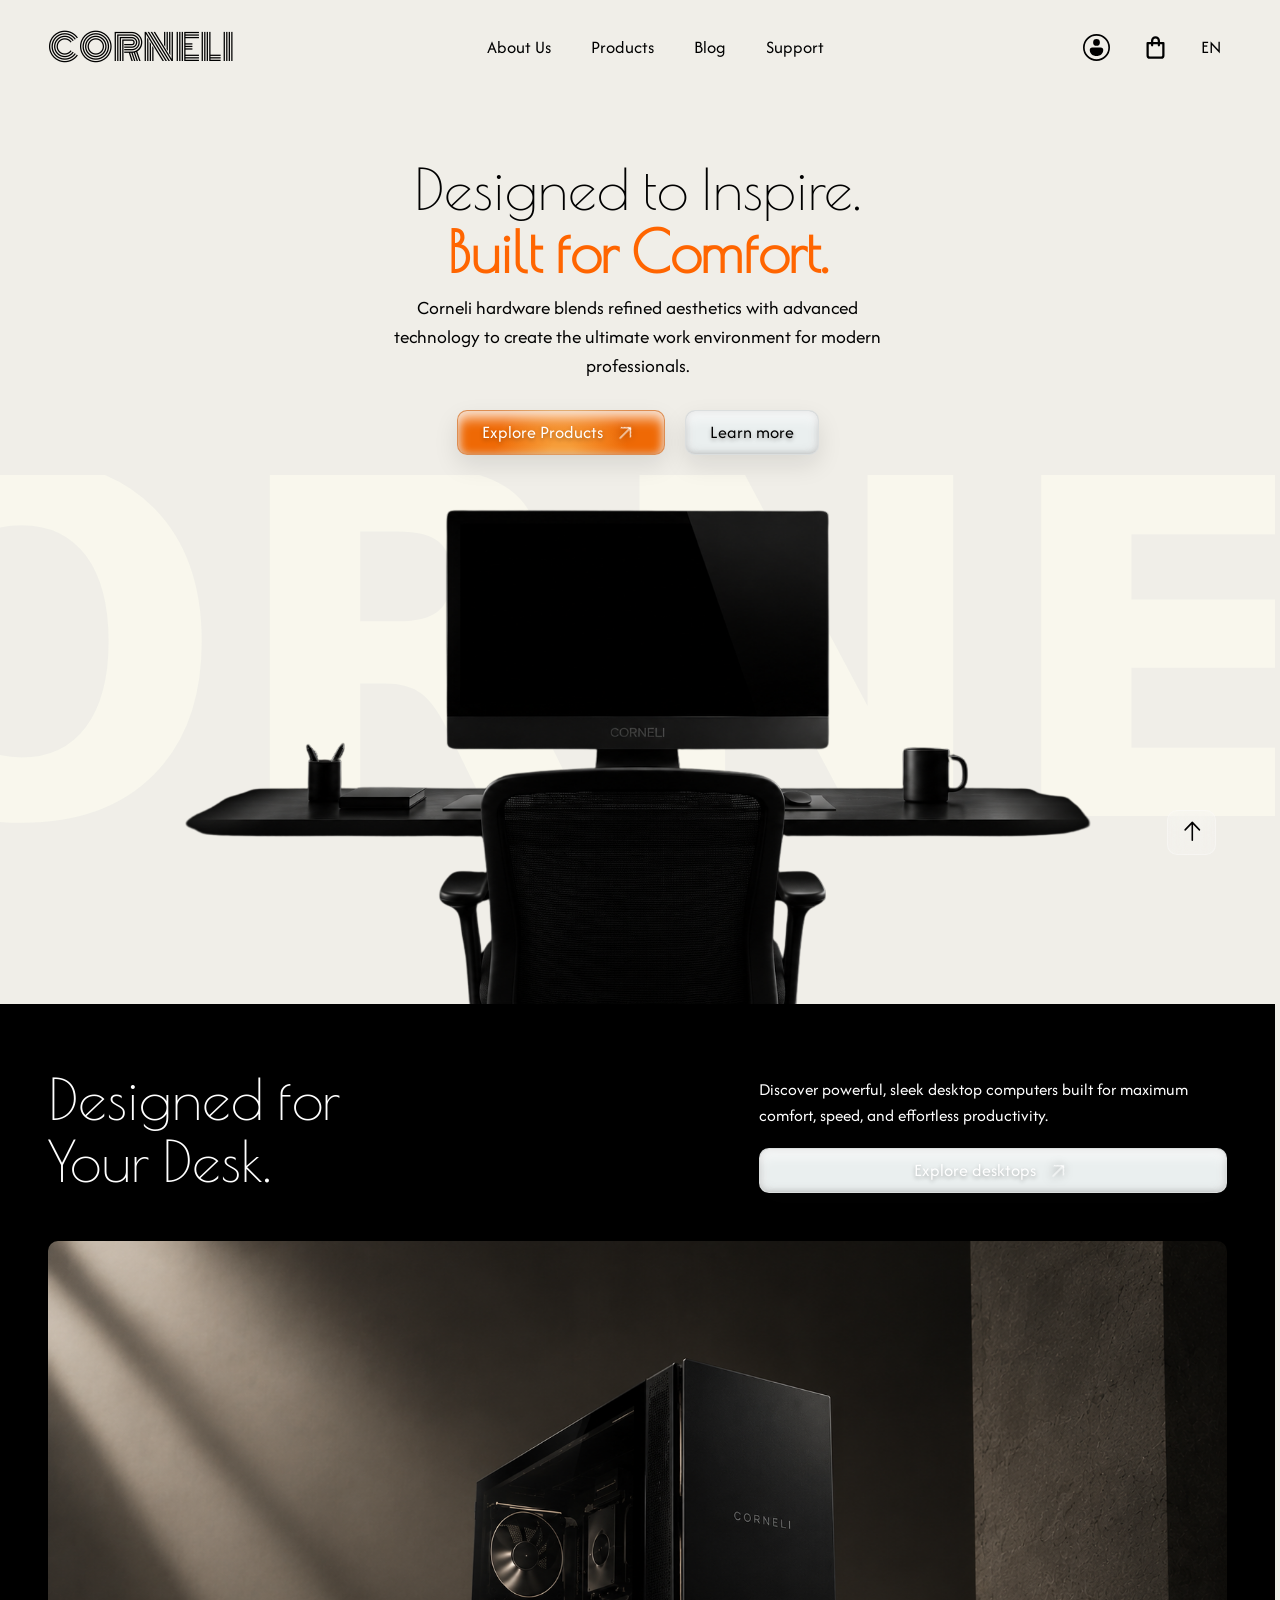
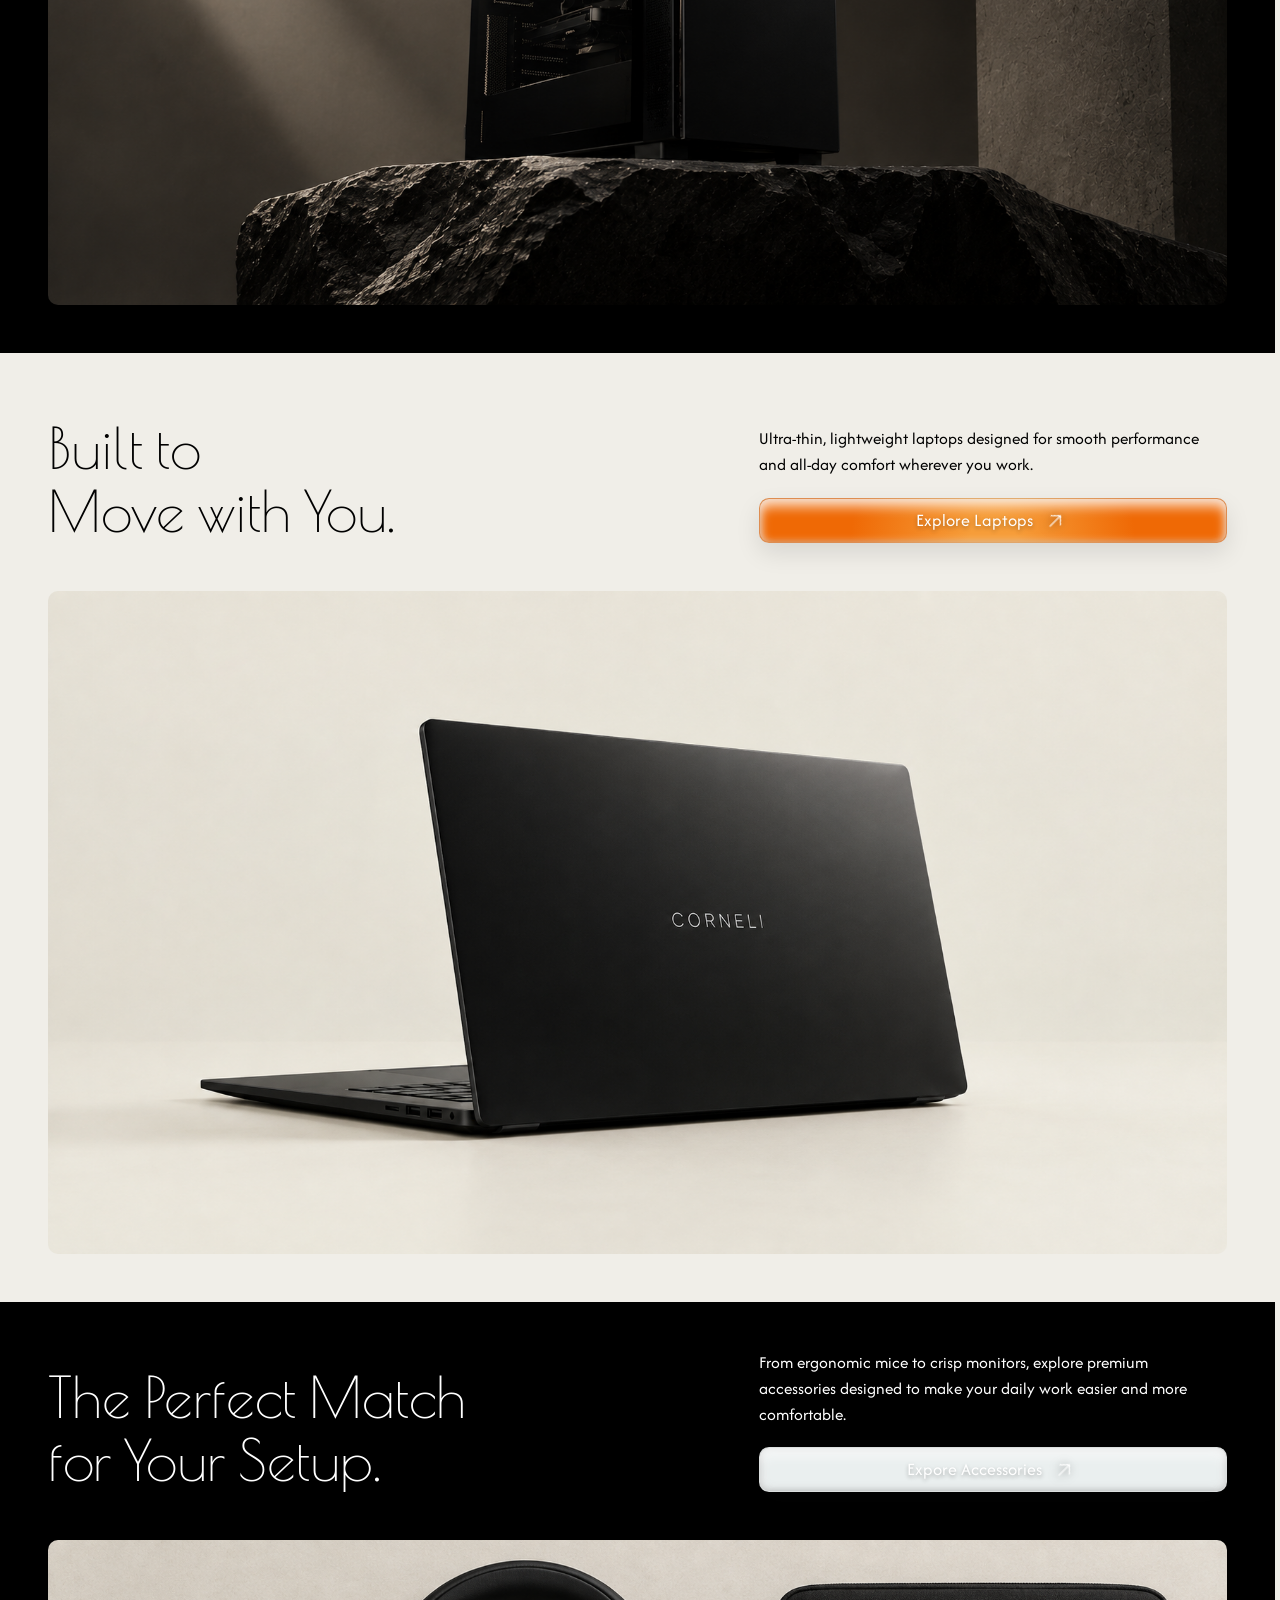
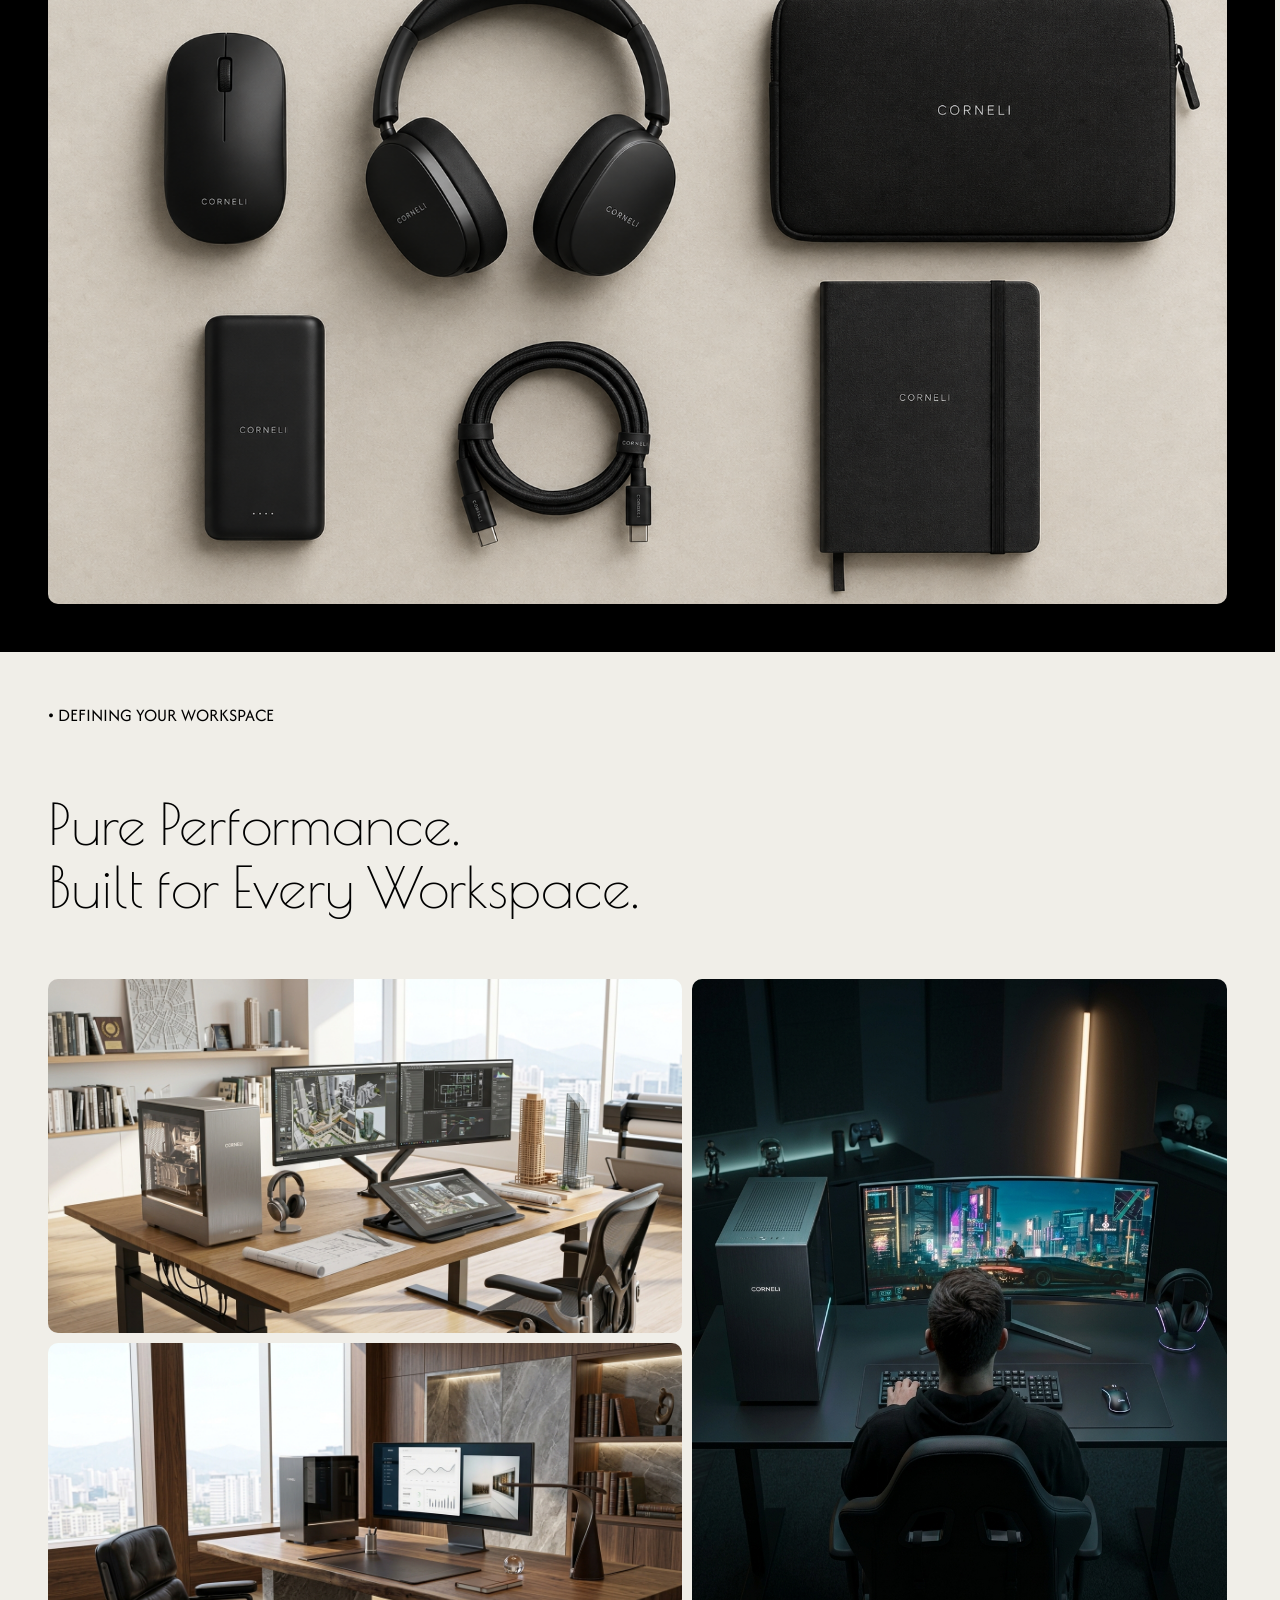
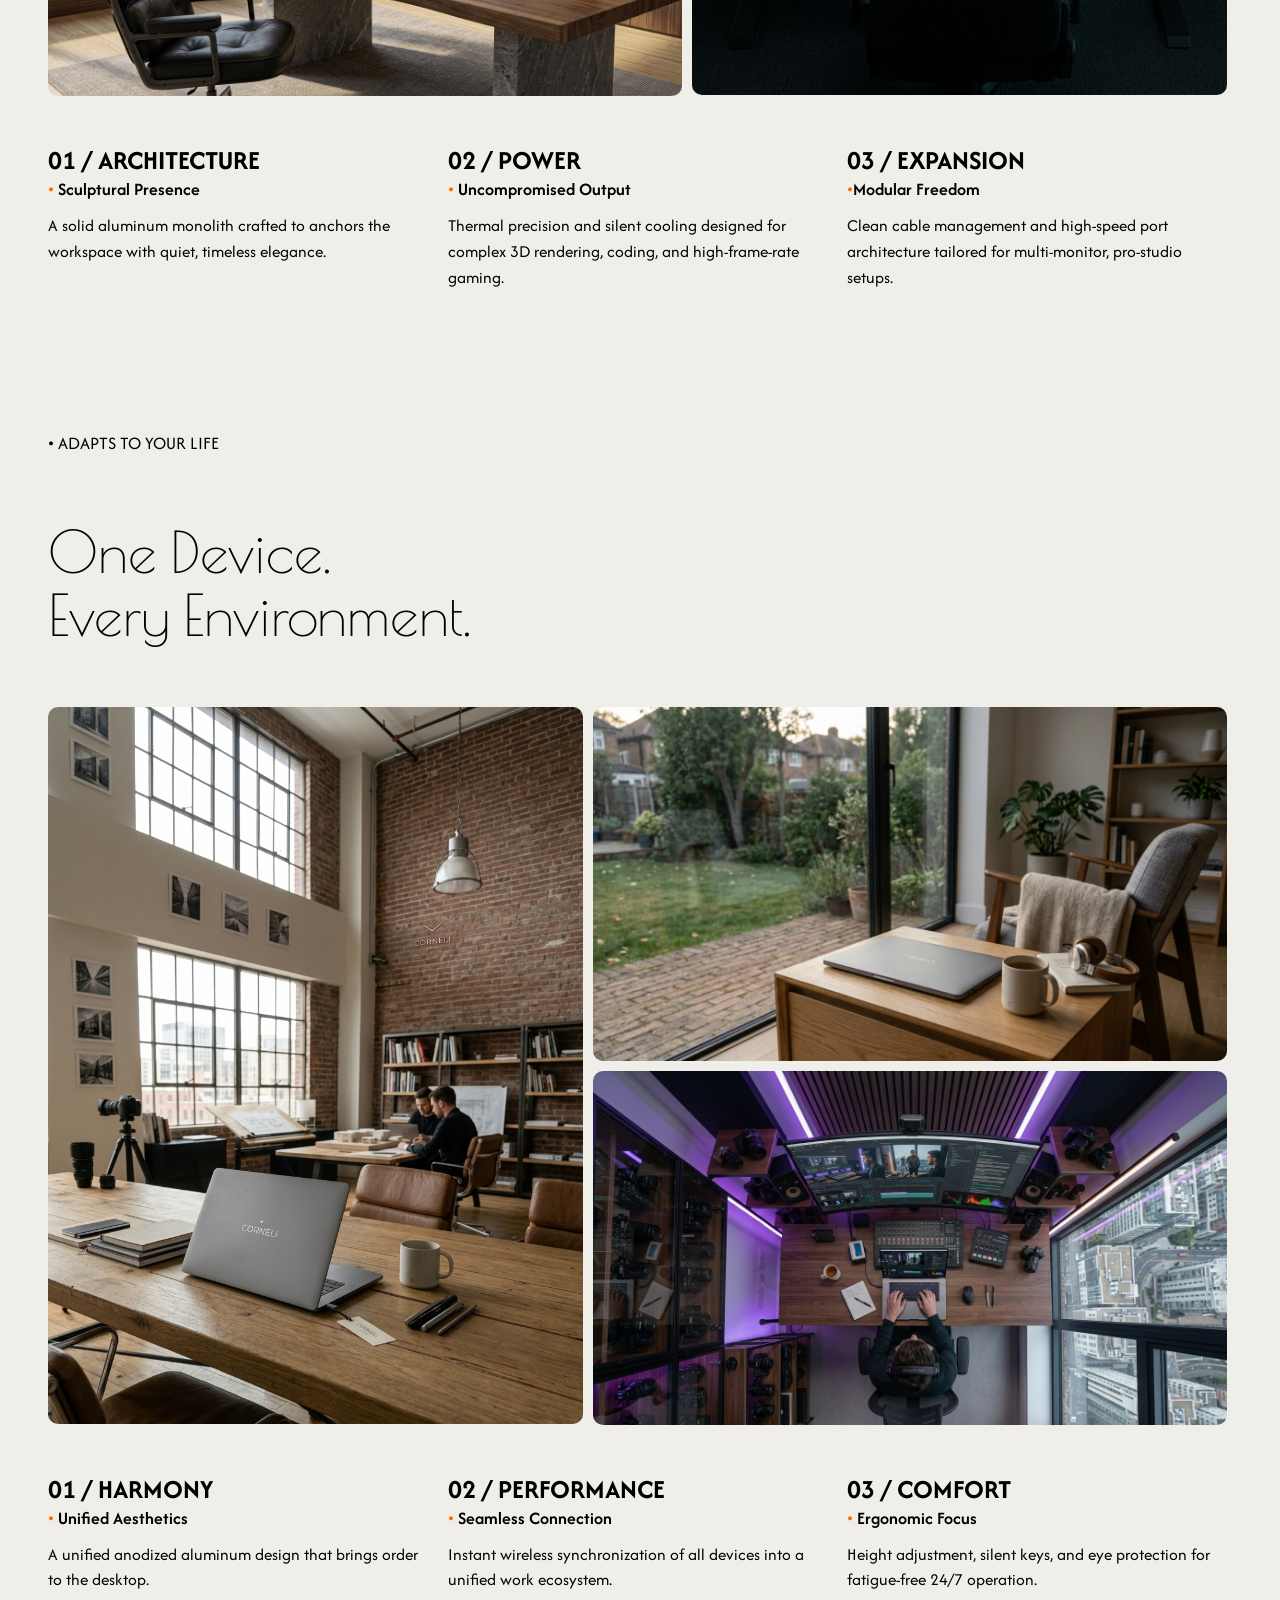
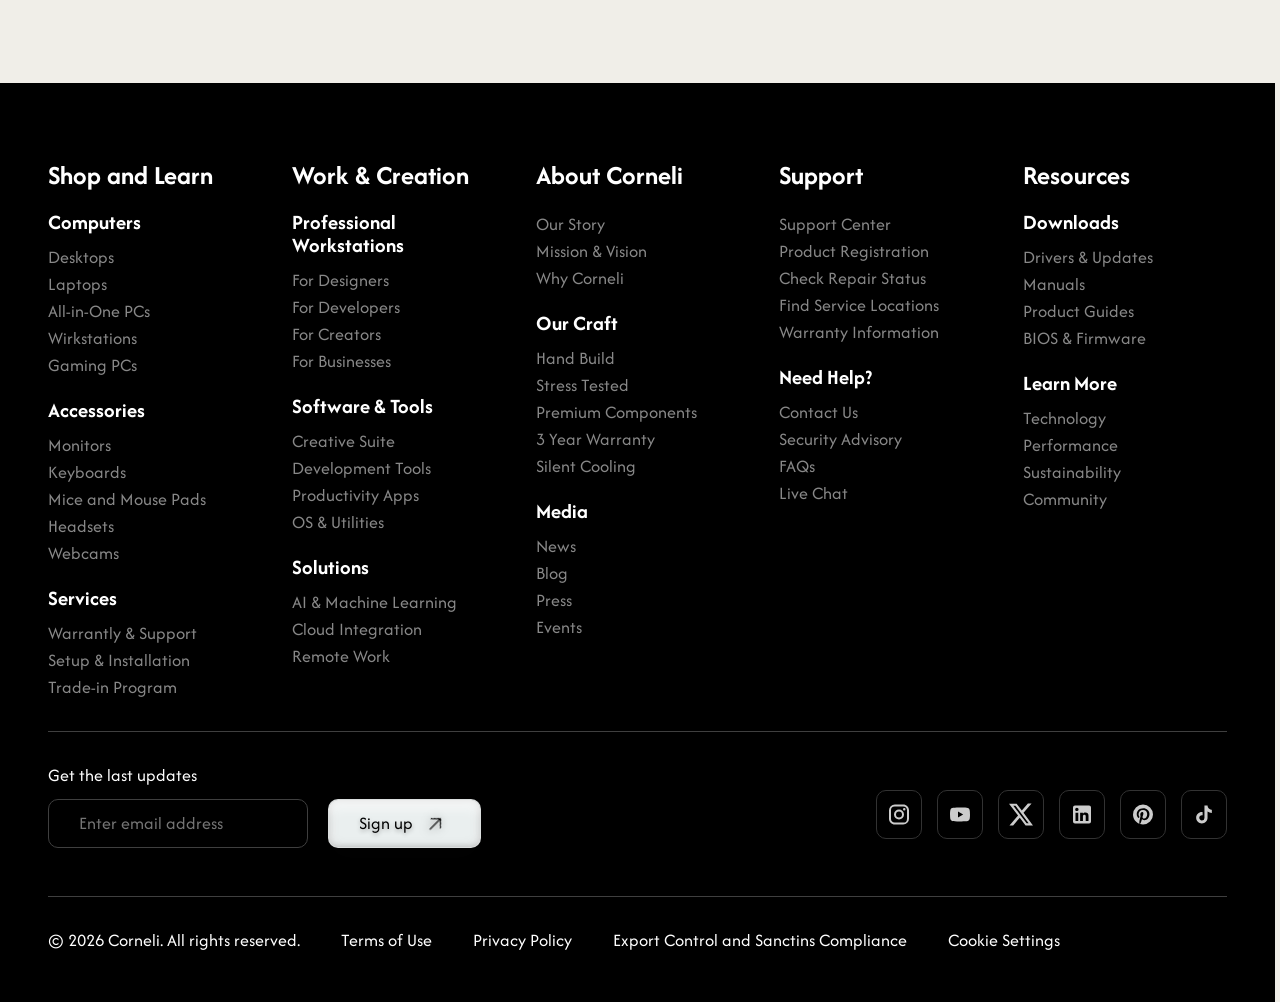
==== commit 0f8df3de: "path of component to-to-button.html was wrong. Its fixed." ====
--- a/index.html
+++ b/index.html
@@ -11,7 +11,7 @@
 <body>
     <!-- HEADER -->
 
-    <div data-include="/components/header.html"></div>
+    <div data-include="app/components/header.html"></div>
 
     <!-- MAIN SECTION -->
     <main class="main">
@@ -44,7 +44,7 @@
                 <img src="app/public/images/hero.png" alt="Corneli monoblock on the table">
             </div>
 
-            <div data-include="/components/to-top-button.html"></div>a
+            <div data-include="app/components/to-top-button.html"></div>
         </section>
 
         <section class="product-category product-category--desktop">
@@ -236,7 +236,7 @@
 
     <!-- FOOTER -->
 
-    <div data-include="/components/footer.html"></div>
+    <div data-include="app/components/footer.html"></div>
 
     <script src="app/js/main.js" type="module"></script>
     <script src="app/js/include.js"></script>
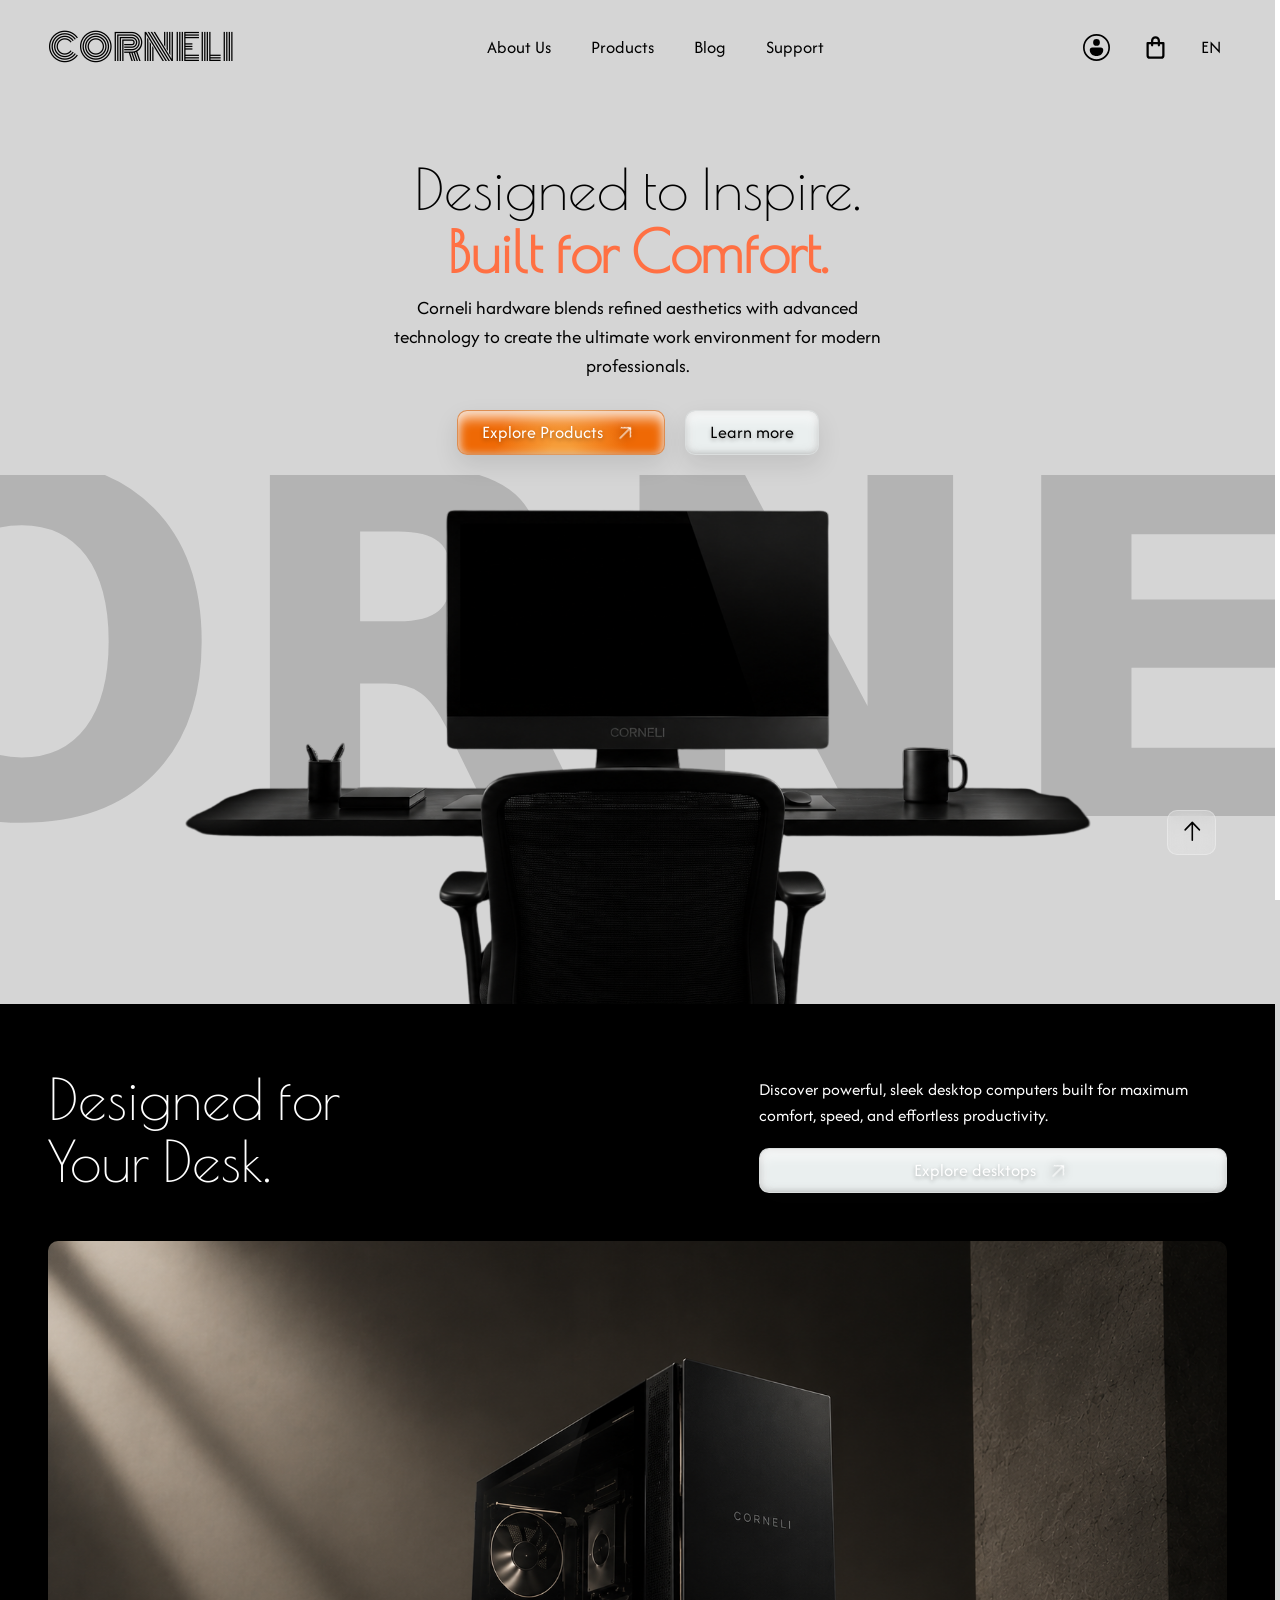
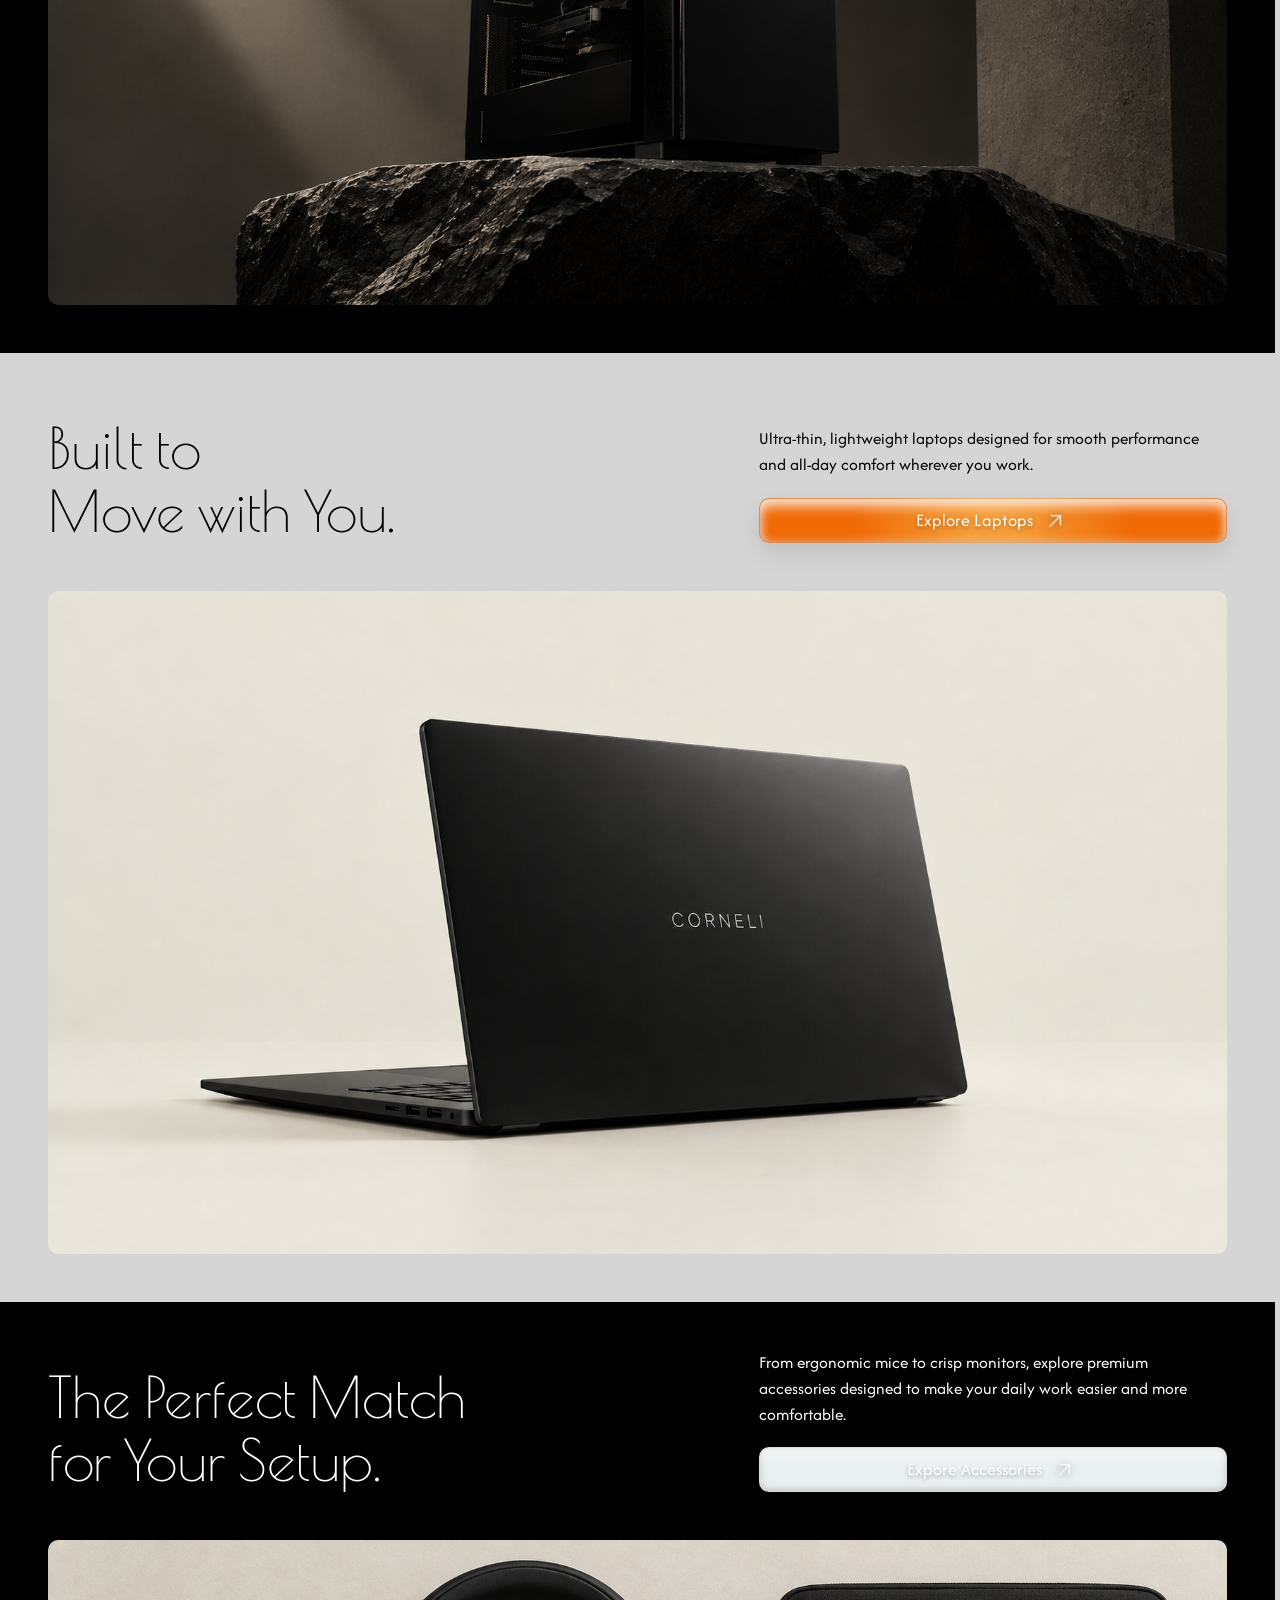
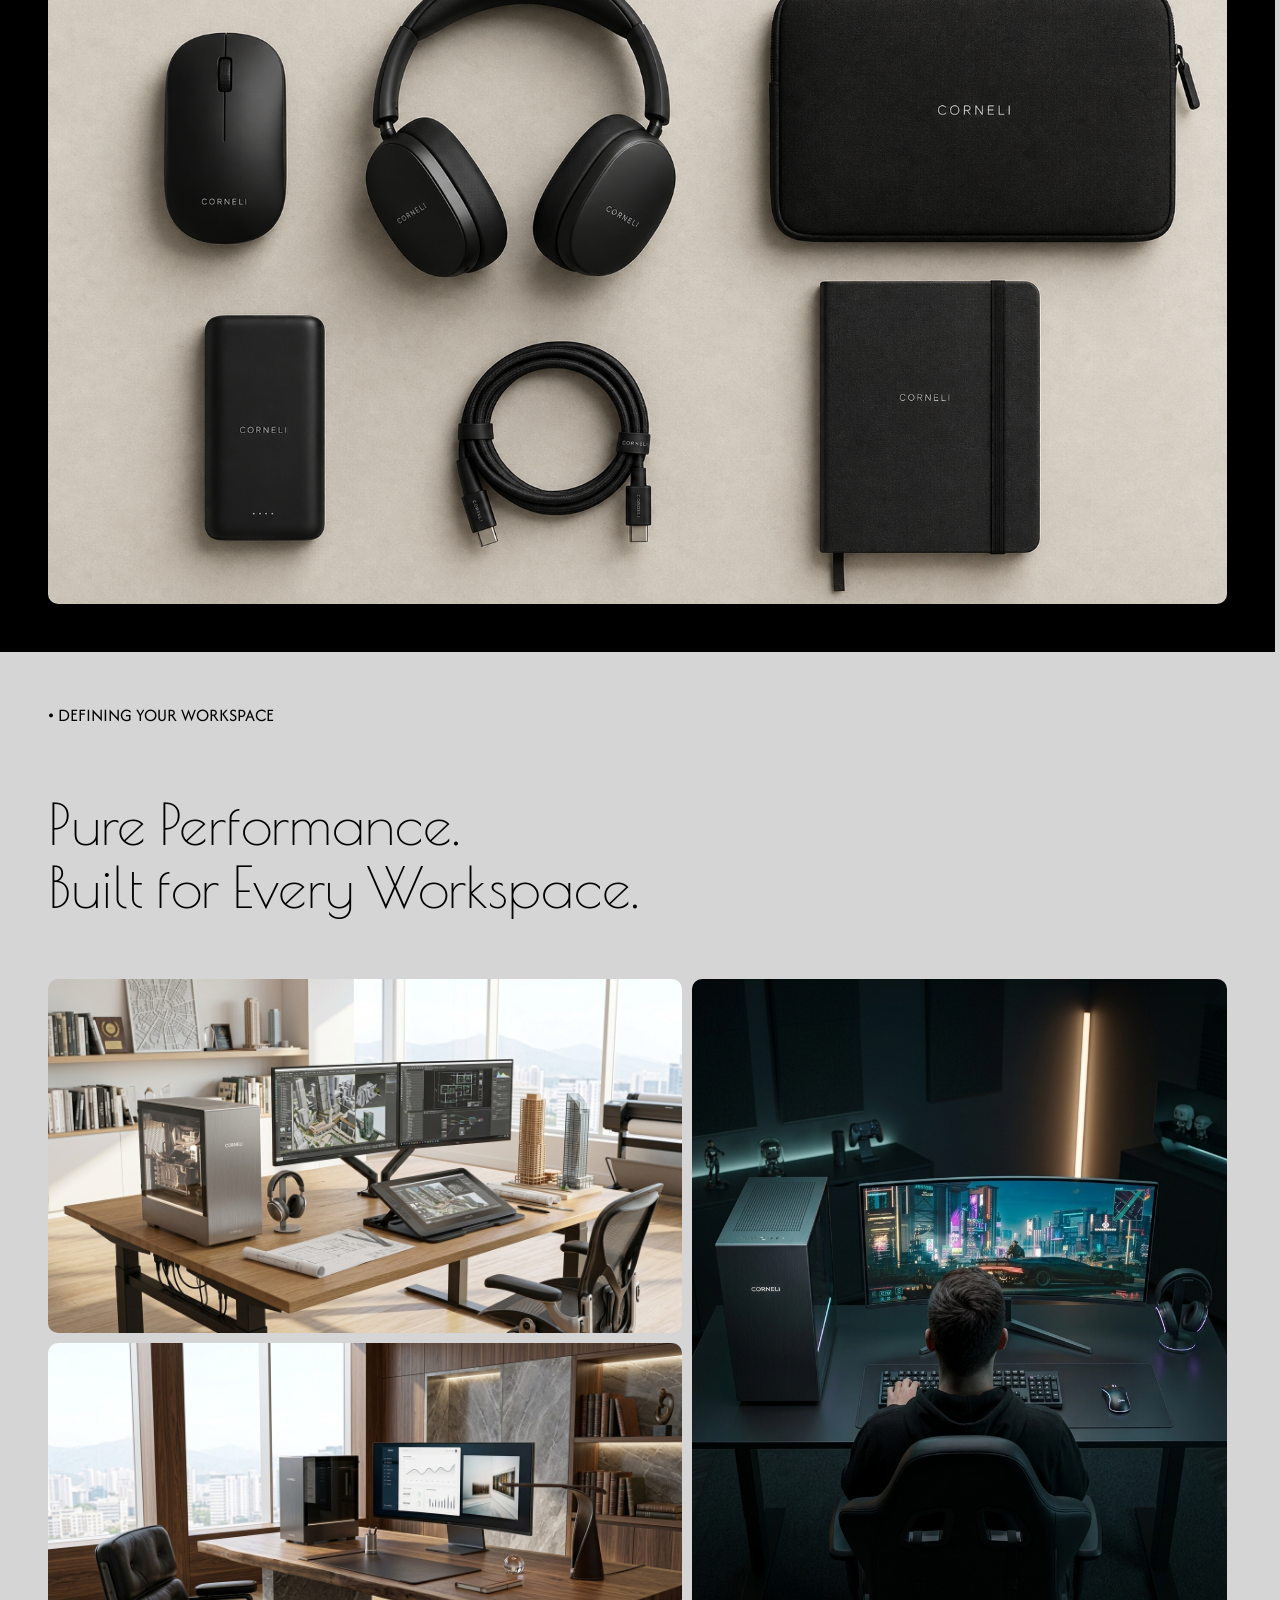
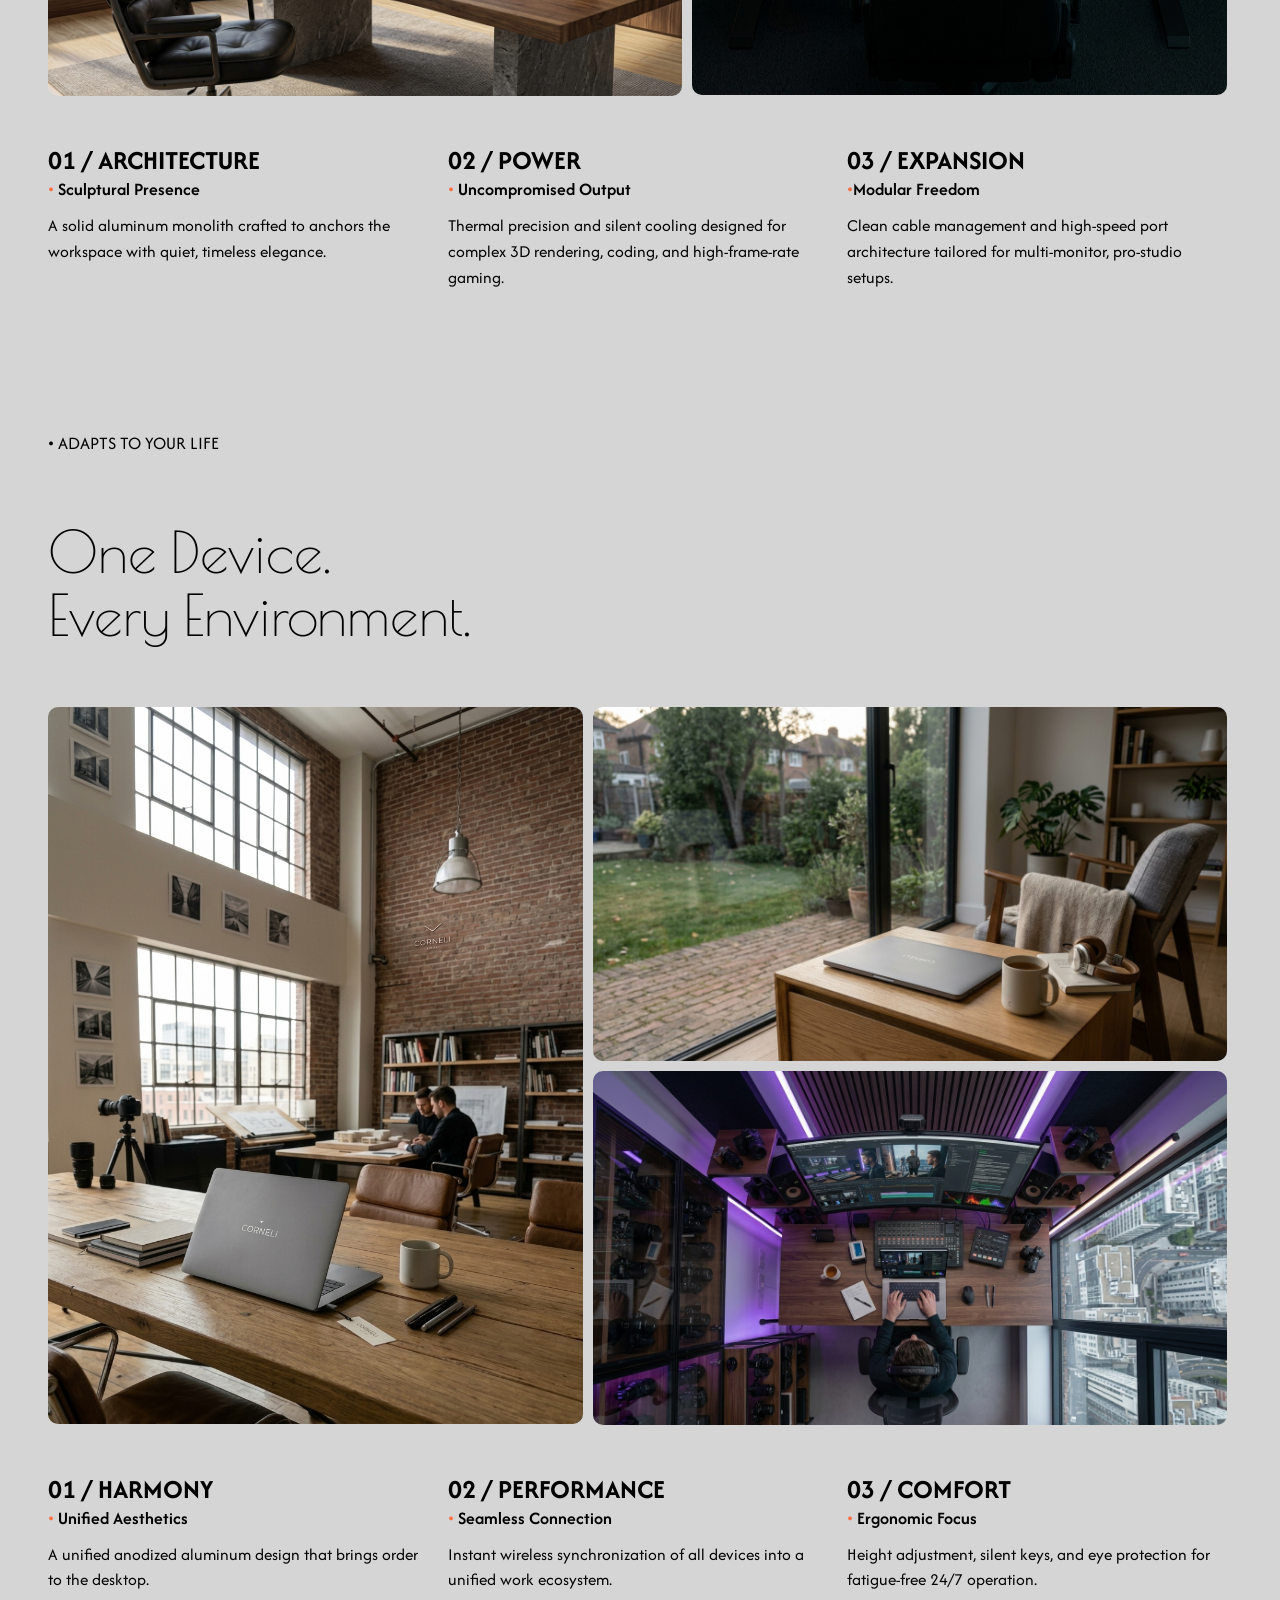
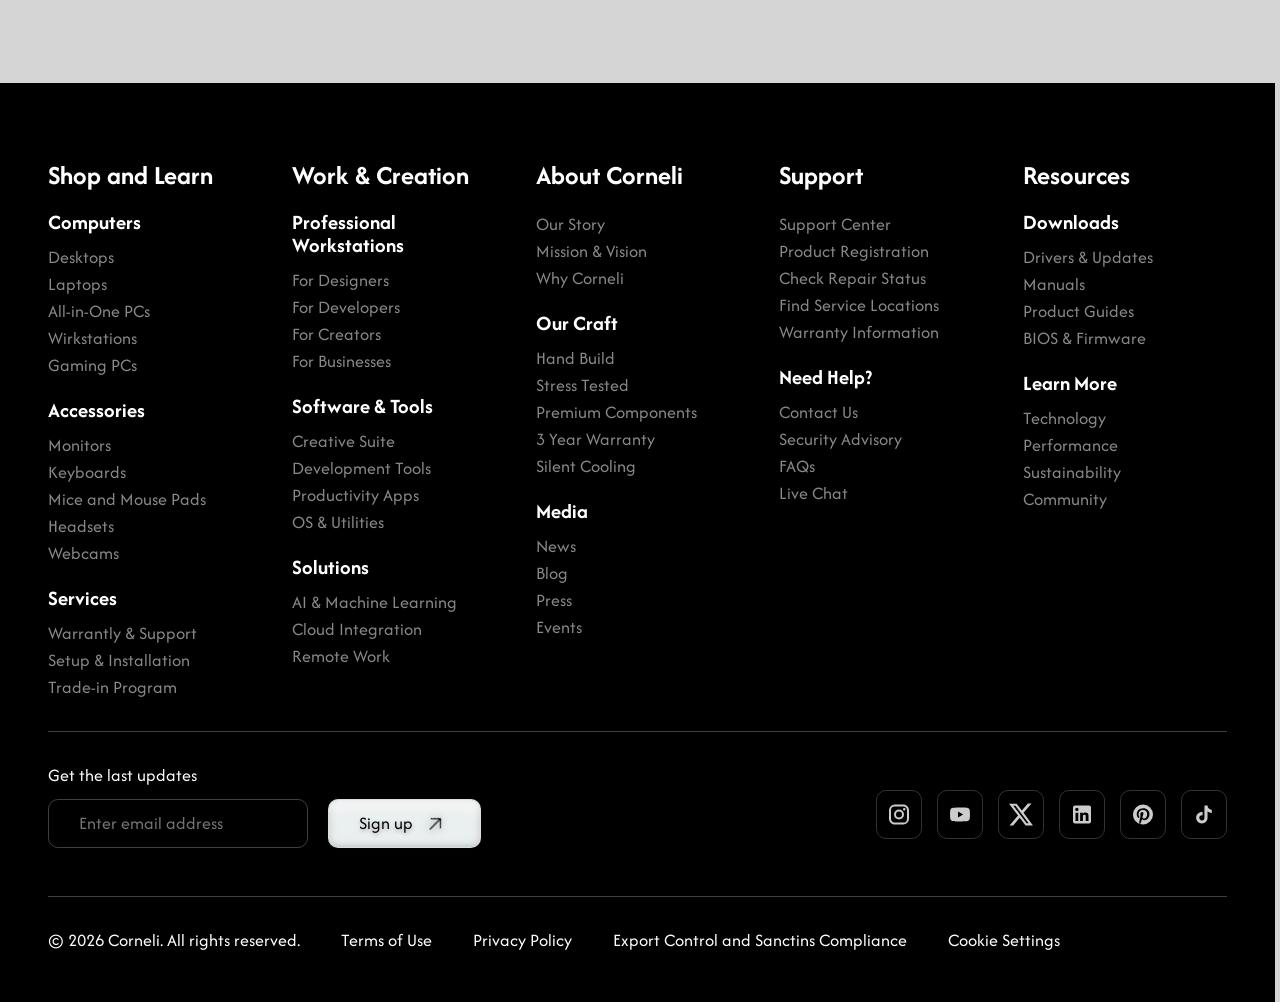
==== commit 6d1f4448: "Added cart modal and fixed some problems" ====
--- a/index.html
+++ b/index.html
@@ -12,6 +12,7 @@
     <!-- HEADER -->
 
     <div data-include="app/components/header.html"></div>
+    <div data-include="app/components/cart-modal.html"></div>
 
     <!-- MAIN SECTION -->
     <main class="main">
@@ -240,6 +241,7 @@
 
     <script src="app/js/main.js" type="module"></script>
     <script src="app/js/include.js"></script>
+    <script src="app/js/cart.js"></script>
 
 </body>
 
--- a/app/assets/style/main.css
+++ b/app/assets/style/main.css
@@ -3,6 +3,7 @@
 
 @import 'components/button.css';
 @import 'components/burger-menu.css';
+@import 'components/bag-modal.css';
 
 @import 'header.css';
 @import 'mobile-menu.css';
